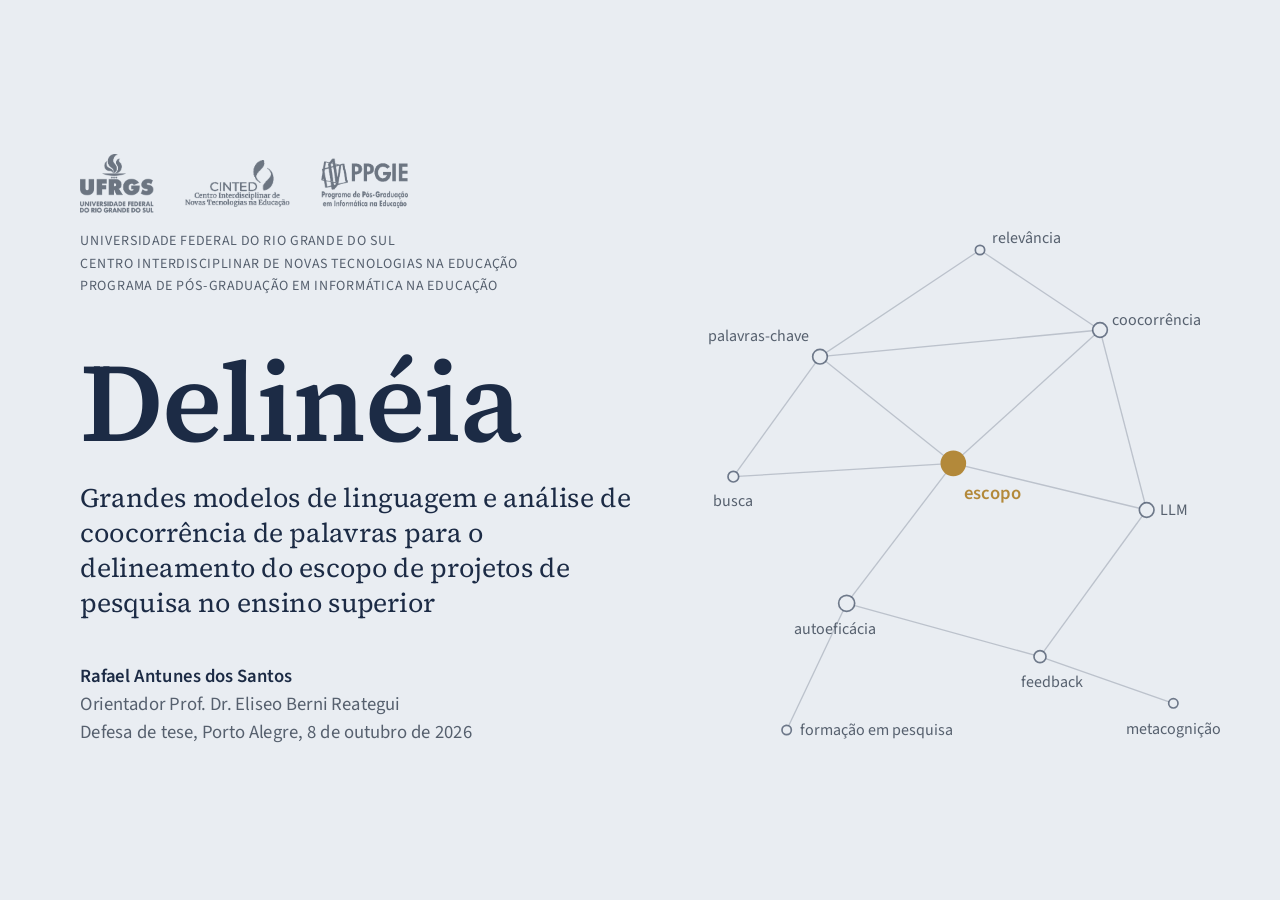
==== index.html @ 2072000e "metodologia M3+M4" ====
<!doctype html>
<html lang="pt-BR">
<head>
  <meta charset="utf-8">
  <title>Delinéia · Defesa de tese · Rafael Antunes dos Santos</title>
  <meta name="viewport" content="width=device-width, initial-scale=1">

  <!-- Biblioteca reveal.js (cópia local em /lib, funciona sem internet) -->
  <link rel="stylesheet" href="lib/reveal/reset.css">
  <link rel="stylesheet" href="lib/reveal/reveal.css">

  <!-- Nosso tema: cores, fontes, leiaute -->
  <link rel="stylesheet" href="css/tema.css">
  <link rel="stylesheet" href="css/estado-da-arte.css">
</head>
<body>

<!-- =====================================================================
     ÍCONES REUTILIZÁVEIS
     Desenhados uma única vez. Para usar em qualquer slide:
     <svg><use href="#icone-coocorrencia"></use></svg>
     ===================================================================== -->
<svg width="0" height="0" style="position:absolute" aria-hidden="true">
  <symbol id="icone-coocorrencia" viewBox="0 0 48 48">
    <line x1="10" y1="36" x2="24" y2="12" stroke="#1C2B45" stroke-width="2.4"/>
    <line x1="24" y1="12" x2="39" y2="32" stroke="#1C2B45" stroke-width="2.4"/>
    <line x1="10" y1="36" x2="39" y2="32" stroke="#1C2B45" stroke-width="2.4"/>
    <line x1="39" y1="32" x2="42" y2="10" stroke="#1C2B45" stroke-width="2.4"/>
    <circle cx="10" cy="36" r="5" fill="#F7F7F4" stroke="#1C2B45" stroke-width="2.4"/>
    <circle cx="42" cy="10" r="4" fill="#F7F7F4" stroke="#1C2B45" stroke-width="2.4"/>
    <circle cx="39" cy="32" r="5" fill="#F7F7F4" stroke="#1C2B45" stroke-width="2.4"/>
    <circle cx="24" cy="12" r="6" fill="#B3893A"/>
  </symbol>
  <symbol id="icone-llm" viewBox="0 0 48 48">
    <rect x="5" y="7" width="38" height="34" fill="none" stroke="#1C2B45" stroke-width="2.4"/>
    <line x1="12" y1="17" x2="36" y2="17" stroke="#1C2B45" stroke-width="2.4"/>
    <line x1="12" y1="24" x2="31" y2="24" stroke="#1C2B45" stroke-width="2.4"/>
    <line x1="12" y1="31" x2="22" y2="31" stroke="#1C2B45" stroke-width="2.4"/>
    <rect x="25" y="28" width="6" height="6" fill="#B3893A"/>
  </symbol>
</svg>

<div class="reveal">
<div class="slides">

<!-- =====================================================================
     SLIDE 1 · ABERTURA
     ===================================================================== -->
<section class="abertura" data-background-color="#E9EDF2" data-rodape="nao">
  <div class="quadro">

    <!-- Logotipos acima das instituições: arquivos em midia/logos/ -->
    <div class="logos">
      <img src="midia/logos/ufrgs.png" alt="UFRGS" style="height: 88px" onerror="this.style.display='none'">
      <img src="midia/logos/cinted.png" alt="CINTED" style="height: 70px" onerror="this.style.display='none'">
      <img src="midia/logos/ppgie.png" alt="PPGIE" style="height: 74px" onerror="this.style.display='none'">
    </div>

    <div class="instituicao">
      Universidade Federal do Rio Grande do Sul<br>
      Centro Interdisciplinar de Novas Tecnologias na Educação<br>
      Programa de Pós-Graduação em Informática na Educação
    </div>

    <h1 class="nome-sistema">Delinéia</h1>
    <p class="subtitulo">Grandes modelos de linguagem e análise de coocorrência de palavras para o delineamento do escopo de projetos de pesquisa no ensino superior</p>

    <div class="autoria">
      <strong>Rafael Antunes dos Santos</strong><br>
      Orientador Prof. Dr. Eliseo Berni Reategui<br>
      Defesa de tese, Porto Alegre, 8 de outubro de 2026
    </div>

    <!-- Mapa de coocorrência com os termos da própria tese -->
    <svg class="mapa-abertura" viewBox="0 0 860 900" aria-hidden="true">
      <g>
        <line class="aresta" x1="430" y1="430" x2="230" y2="270"/>
        <line class="aresta" x1="430" y1="430" x2="650" y2="230"/>
        <line class="aresta" x1="430" y1="430" x2="720" y2="500"/>
        <line class="aresta" x1="430" y1="430" x2="270" y2="640"/>
        <line class="aresta" x1="430" y1="430" x2="100" y2="450"/>
        <line class="aresta" x1="230" y1="270" x2="650" y2="230"/>
        <line class="aresta" x1="230" y1="270" x2="100" y2="450"/>
        <line class="aresta" x1="720" y1="500" x2="560" y2="720"/>
        <line class="aresta" x1="560" y1="720" x2="270" y2="640"/>
        <line class="aresta" x1="270" y1="640" x2="180" y2="830"/>
        <line class="aresta" x1="650" y1="230" x2="470" y2="110"/>
        <line class="aresta" x1="560" y1="720" x2="760" y2="790"/>
        <line class="aresta" x1="650" y1="230" x2="720" y2="500"/>
        <line class="aresta" x1="230" y1="270" x2="470" y2="110"/>
      </g>
      <circle class="no" cx="230" cy="270" r="11"/>
      <circle class="no" cx="650" cy="230" r="11"/>
      <circle class="no" cx="720" cy="500" r="11"/>
      <circle class="no" cx="270" cy="640" r="12"/>
      <circle class="no" cx="100" cy="450" r="8"/>
      <circle class="no" cx="560" cy="720" r="9"/>
      <circle class="no" cx="180" cy="830" r="7"/>
      <circle class="no" cx="470" cy="110" r="7"/>
      <circle class="no" cx="760" cy="790" r="7"/>
      <circle class="no central" cx="430" cy="430" r="18"/>

      <text x="214" y="246" text-anchor="end">palavras-chave</text>
      <text x="668" y="222">coocorrência</text>
      <text x="740" y="508">LLM</text>
      <text x="252" y="686" text-anchor="middle">autoeficácia</text>
      <text x="100" y="494" text-anchor="middle">busca</text>
      <text x="578" y="766" text-anchor="middle">feedback</text>
      <text x="200" y="838">formação em pesquisa</text>
      <text x="488" y="100">relevância</text>
      <text x="760" y="836" text-anchor="middle">metacognição</text>
      <text class="central" x="446" y="484">escopo</text>
    </svg>

  </div>

  <aside class="notes">
    [0:30] Cumprimentar a banca pelo nome, agradecer a presença e apresentar o título.
    Enquanto o mapa se desenha, dizer que a imagem é um grafo de coocorrência
    montado com os termos da própria tese, e que esse tipo de mapa vai
    acompanhar toda a apresentação.
  </aside>
</section>

<!-- =====================================================================
     SLIDE 2 · SUMÁRIO
     A lista acompanha a trilha do rodapé. A cada clique, uma seção acende
     em dourado e o seu detalhamento aparece à direita, sumindo no clique
     seguinte. Oito cliques no total.
     ===================================================================== -->
<section class="sumario" data-secao="Sumário">
  <div class="quadro">

    <div class="rotulo">Sumário</div>

    <div class="corpo">
      <ol>
        <li class="sumario-item fragment" data-fragment-index="1"><span class="traco"></span><span class="num">01</span><span class="nome">Introdução</span></li>
        <li class="sumario-item fragment" data-fragment-index="2"><span class="traco"></span><span class="num">02</span><span class="nome">Revisão de literatura</span></li>
        <li class="sumario-item fragment" data-fragment-index="3"><span class="traco"></span><span class="num">03</span><span class="nome">Revisão sistemática de literatura</span></li>
        <li class="sumario-item fragment" data-fragment-index="4"><span class="traco"></span><span class="num">04</span><span class="nome">Estado da arte</span></li>
        <li class="sumario-item fragment" data-fragment-index="5"><span class="traco"></span><span class="num">05</span><span class="nome">Metodologia</span></li>
        <li class="sumario-item fragment" data-fragment-index="6"><span class="traco"></span><span class="num">06</span><span class="nome">Delinéia</span></li>
        <li class="sumario-item fragment" data-fragment-index="7"><span class="traco"></span><span class="num">07</span><span class="nome">Resultados e discussão</span></li>
        <li class="sumario-item fragment" data-fragment-index="8"><span class="traco"></span><span class="num">08</span><span class="nome">Considerações finais</span></li>
      </ol>

      <div class="painel">
        <div class="detalhe abertura-sumario fragment fade-out" data-fragment-index="1">
          <p>O percurso segue a estrutura da tese, da pergunta que motivou a pesquisa até as respostas que ela alcançou.</p>
        </div>
        <div class="detalhe fragment fade-in-then-out" data-fragment-index="1">
          <h3>Introdução</h3>
          <ul>
            <li>Tema, contexto e justificativa</li>
            <li>Questão de pesquisa e objetivos</li>
            <li>Definição operacional de termos</li>
            <li>Plano de trabalho</li>
          </ul>
        </div>

        <div class="detalhe fragment fade-in-then-out" data-fragment-index="2">
          <h3>Revisão de literatura</h3>
          <ul>
            <li>Formação em pesquisa e delineamento do escopo</li>
            <li>Escrita, comportamento informacional, busca exploratória e autoeficácia</li>
            <li>LLMs, interação humano-IA, coocorrência e aceitação de tecnologia</li>
          </ul>
        </div>

        <div class="detalhe fragment fade-in-then-out" data-fragment-index="3">
          <h3>Revisão sistemática de literatura</h3>
          <ul>
            <li>Busca em camadas comparativas</li>
            <li>Seleção segundo o PRISMA 2020</li>
            <li>A lacuna no ensino da análise de coocorrência</li>
          </ul>
        </div>

        <div class="detalhe fragment fade-in-then-out" data-fragment-index="4">
          <h3>Estado da arte</h3>
          <ul>
            <li>Sistemas de exploração, síntese e desenho de pesquisa</li>
            <li>Ferramentas, modelos e plataformas de base</li>
          </ul>
        </div>

        <div class="detalhe fragment fade-in-then-out" data-fragment-index="5">
          <h3>Metodologia</h3>
          <ul>
            <li>Design Science Research</li>
            <li>Estudos preliminares</li>
            <li>Arquitetura do Delinéia</li>
            <li>Estudo final e avaliação</li>
          </ul>
        </div>

        <div class="detalhe fragment fade-in-then-out" data-fragment-index="6">
          <h3>Delinéia</h3>
          <ul>
            <li>A trilha de aprendizagem</li>
            <li>O relatório de delineamento</li>
            <li>Demonstração com um projeto fictício</li>
          </ul>
        </div>

        <div class="detalhe fragment fade-in-then-out" data-fragment-index="7">
          <h3>Resultados e discussão</h3>
          <ul>
            <li>Perfil acadêmico e comportamento informacional da amostra</li>
            <li>Evolução da autoeficácia informacional</li>
            <li>Usabilidade, utilidade e análise qualitativa</li>
            <li>Comparação entre Scopus e OpenAlex</li>
          </ul>
        </div>

        <div class="detalhe fragment fade-in-then-out" data-fragment-index="8">
          <h3>Considerações finais</h3>
          <ul>
            <li>Resposta à questão de pesquisa</li>
            <li>Contribuição da tese</li>
            <li>Limitações e pesquisas futuras</li>
          </ul>
        </div>
      </div>
    </div>

  </div>

  <aside class="notes">
    [1:00] Um clique por seção, sem ler os detalhes, só nomeando o percurso.
    O rodapé de cada slide repete esta trilha, com a seção atual em dourado.
  </aside>
</section>

<!-- =====================================================================
     SLIDE 2 · TEMA
     Modelo assertion-evidence: a afirmação no título e a evidência abaixo.
     Sequência de cliques: busca sensível, busca específica, escopo delineado.
     ===================================================================== -->
<section class="tema" data-secao="Introdução">
  <div class="quadro">

    <h2 class="afirmacao">Delinear o escopo de um projeto exige equilibrar sensibilidade e especificidade na busca bibliográfica</h2>

    <div class="evidencia">
      <div class="chave-leitura">
        <span>
          <svg viewBox="0 0 34 34"><circle cx="17" cy="17" r="13" fill="none" stroke="#B3893A" stroke-width="3" stroke-dasharray="7 5"/></svg>
          o que interessa ao projeto
        </span>
        <span>
          <svg viewBox="0 0 34 34"><circle cx="17" cy="17" r="13" fill="rgba(28,43,69,.09)" stroke="#1C2B45" stroke-width="2.4"/></svg>
          o que a busca recupera
        </span>
      </div>

      <div class="tres-buscas">
        <div class="busca fragment" data-fragment-index="1">
          <svg viewBox="0 0 460 460">
            <circle class="recuperado" cx="230" cy="230" r="215"/>
            <circle class="relevante" cx="230" cy="230" r="120"/>
          </svg>
          <h3>Busca sensível</h3>
          <p>recupera muito além do projeto</p>
        </div>

        <div class="busca fragment" data-fragment-index="2">
          <svg viewBox="0 0 460 460">
            <circle class="relevante" cx="230" cy="230" r="120"/>
            <circle class="recuperado" cx="255" cy="215" r="64"/>
          </svg>
          <h3>Busca específica</h3>
          <p>deixa de fora parte do que importa</p>
        </div>

        <div class="busca alvo fragment" data-fragment-index="3">
          <svg viewBox="0 0 460 460">
            <circle class="recuperado" cx="236" cy="226" r="126"/>
            <circle class="relevante" cx="230" cy="230" r="120"/>
          </svg>
          <h3>Escopo delineado</h3>
          <p>aproxima a busca do projeto</p>
        </div>
      </div>
    </div>

    <!-- Referências: aparecem com a fala e somem no clique seguinte -->
    <div class="referencias">
      <span class="ref fragment fade-out" data-fragment-index="1">Cooksey; McDonald, 2019</span>
      <span class="ref fragment fade-in-then-out" data-fragment-index="1">Alves; Vasconcellos; Nogueira, 2022</span>
      <span class="ref fragment fade-in-then-out" data-fragment-index="3">Vakkari, 2001; Efendioğlu; Sendurur, 2023</span>
    </div>

  </div>

  <aside class="notes">
    [1:15] Ao entrar, ler a afirmação com calma. Cooksey e McDonald descrevem o
    projeto como uma sequência de concessões entre o ideal e o viável.
    Clique 1. A busca sensível traz tudo e afoga o estudante.
    Clique 2. A busca específica é limpa, mas perde referências que importam.
    Clique 3. O delineamento aproxima as duas figuras. Vakkari mostra que esse
    ajuste depende de conhecimento de domínio que o estudante ainda não tem.
  </aside>
</section>


<!-- =====================================================================
     SLIDE 3 · CONTEXTO
     Cadeia de causa: volume da literatura, busca manual, respostas técnicas.
     Primeira aparição dos marcadores de coocorrência e de LLM.
     ===================================================================== -->
<section class="contexto" data-secao="Introdução">
  <div class="quadro">

    <h2 class="afirmacao">O volume da literatura científica torna a busca manual exaustiva e sujeita a vieses</h2>

    <div class="evidencia cadeia">

      <!-- Elo 1: volume (visível ao entrar) -->
      <div class="elo">
        <svg class="pictograma" viewBox="0 0 390 252" aria-hidden="true">
          <defs>
            <pattern id="docs-volume" width="30" height="36" patternUnits="userSpaceOnUse">
              <rect x="5" y="4" width="20" height="28" fill="none" stroke="#1C2B45" stroke-width="2"/>
            </pattern>
          </defs>
          <rect x="0" y="0" width="390" height="252" fill="url(#docs-volume)"/>
        </svg>
        <h3>Volume crescente</h3>
        <p>a literatura cresce em ritmo acelerado</p>
      </div>

      <svg class="seta fragment" data-fragment-index="1" viewBox="0 0 80 40" aria-hidden="true">
        <line x1="4" y1="20" x2="70" y2="20"/><polyline points="58,8 72,20 58,32"/>
      </svg>

      <!-- Elo 2: busca manual (clique 1) -->
      <div class="elo fragment" data-fragment-index="1">
        <svg class="pictograma" viewBox="0 0 390 252" aria-hidden="true">
          <defs>
            <pattern id="docs-busca" width="30" height="36" patternUnits="userSpaceOnUse">
              <rect x="5" y="4" width="20" height="28" fill="none" stroke="#1C2B45" stroke-width="2"/>
            </pattern>
            <clipPath id="lente-busca"><circle cx="150" cy="110" r="70"/></clipPath>
          </defs>
          <rect x="0" y="0" width="390" height="252" fill="url(#docs-busca)" opacity="0.22"/>
          <rect x="0" y="0" width="390" height="252" fill="url(#docs-busca)" clip-path="url(#lente-busca)"/>
          <circle cx="150" cy="110" r="70" fill="none" stroke="#B3893A" stroke-width="5"/>
          <line x1="200" y1="160" x2="262" y2="222" stroke="#B3893A" stroke-width="9" stroke-linecap="round"/>
        </svg>
        <h3>Busca manual</h3>
        <p>exaustiva e sujeita a vieses de seleção</p>
      </div>

      <svg class="seta fragment" data-fragment-index="2" viewBox="0 0 80 40" aria-hidden="true">
        <line x1="4" y1="20" x2="70" y2="20"/><polyline points="58,8 72,20 58,32"/>
      </svg>

      <!-- Elo 3: respostas técnicas (cliques 2 e 3) -->
      <div class="elo respostas">
        <p class="apoio com-icone fragment" data-fragment-index="2">
          <svg><use href="#icone-coocorrencia"></use></svg>
          <span>A análise de coocorrência revela a estrutura semântica de um campo</span>
        </p>
        <p class="apoio com-icone fragment" data-fragment-index="3">
          <svg><use href="#icone-llm"></use></svg>
          <span>Os LLMs processam e organizam grandes volumes de texto</span>
        </p>
      </div>

    </div>

    <div class="marcadores">
      <span class="marcador fragment" data-fragment-index="2"><svg><use href="#icone-coocorrencia"></use></svg>coocorrência</span>
      <span class="marcador fragment" data-fragment-index="3"><svg><use href="#icone-llm"></use></svg>LLM</span>
    </div>

    <div class="referencias">
      <span class="ref fragment fade-out" data-fragment-index="1">Meadows, 1999; Hanson et al., 2024</span>
      <span class="ref fragment fade-in-then-out" data-fragment-index="1">Grames et al., 2019; Haddaway et al., 2020</span>
      <span class="ref fragment fade-in-then-out" data-fragment-index="2">Callon et al., 1983; Klarin, 2024</span>
      <span class="ref fragment fade-in-then-out" data-fragment-index="3">Xu et al., 2024; Peres et al., 2023</span>
    </div>

  </div>

  <aside class="notes">
    [1:30] A explosão da informação é um problema antigo, descrito por Meadows,
    e hoje pressiona a capacidade de leitura e revisão da academia (Hanson et al.).
    Clique 1. A consequência para quem pesquisa é uma busca manual exaustiva,
    que enxerga pouco de cada vez e fica sujeita a vieses.
    Clique 2. Primeira resposta técnica, a análise de coocorrência. Apontar o ícone
    no canto e avisar que ele volta sempre que o conceito voltar.
    Clique 3. Segunda resposta, os LLMs, com o seu próprio ícone.
  </aside>
</section>


<!-- =====================================================================
     SLIDE 4 · JUSTIFICATIVA
     ===================================================================== -->
<section class="justificativa" data-secao="Introdução">
  <div class="quadro">

    <h2 class="afirmacao">Diante da mesma questão, pessoas diferentes escolhem termos diferentes e recuperam documentos diferentes</h2>

    <div class="evidencia duas-colunas" style="grid-template-columns: 820px 1fr; column-gap: 110px; align-items:start; padding-top:64px">
      <div class="sobreposicao">
          <svg viewBox="0 0 818 428">
            <rect class="faixa" x="384" y="26" width="36" height="314"/>
            <text x="0" y="69">busca A</text>
            <circle class="doc" cx="150" cy="60" r="12"/>
            <circle class="doc vazio" cx="186" cy="60" r="12"/>
            <circle class="doc" cx="222" cy="60" r="12"/>
            <circle class="doc" cx="258" cy="60" r="12"/>
            <circle class="doc vazio" cx="294" cy="60" r="12"/>
            <circle class="doc vazio" cx="330" cy="60" r="12"/>
            <circle class="doc vazio" cx="366" cy="60" r="12"/>
            <circle class="doc ouro" cx="402" cy="60" r="12"/>
            <circle class="doc vazio" cx="438" cy="60" r="12"/>
            <circle class="doc" cx="474" cy="60" r="12"/>
            <circle class="doc vazio" cx="510" cy="60" r="12"/>
            <circle class="doc vazio" cx="546" cy="60" r="12"/>
            <circle class="doc" cx="582" cy="60" r="12"/>
            <circle class="doc vazio" cx="618" cy="60" r="12"/>
            <circle class="doc vazio" cx="654" cy="60" r="12"/>
            <circle class="doc" cx="690" cy="60" r="12"/>
            <circle class="doc vazio" cx="726" cy="60" r="12"/>
            <circle class="doc vazio" cx="762" cy="60" r="12"/>
            <text x="0" y="151">busca B</text>
            <circle class="doc vazio" cx="150" cy="142" r="12"/>
            <circle class="doc" cx="186" cy="142" r="12"/>
            <circle class="doc vazio" cx="222" cy="142" r="12"/>
            <circle class="doc" cx="258" cy="142" r="12"/>
            <circle class="doc vazio" cx="294" cy="142" r="12"/>
            <circle class="doc vazio" cx="330" cy="142" r="12"/>
            <circle class="doc vazio" cx="366" cy="142" r="12"/>
            <circle class="doc ouro" cx="402" cy="142" r="12"/>
            <circle class="doc" cx="438" cy="142" r="12"/>
            <circle class="doc vazio" cx="474" cy="142" r="12"/>
            <circle class="doc vazio" cx="510" cy="142" r="12"/>
            <circle class="doc vazio" cx="546" cy="142" r="12"/>
            <circle class="doc vazio" cx="582" cy="142" r="12"/>
            <circle class="doc" cx="618" cy="142" r="12"/>
            <circle class="doc vazio" cx="654" cy="142" r="12"/>
            <circle class="doc vazio" cx="690" cy="142" r="12"/>
            <circle class="doc" cx="726" cy="142" r="12"/>
            <circle class="doc vazio" cx="762" cy="142" r="12"/>
            <text x="0" y="233">busca C</text>
            <circle class="doc vazio" cx="150" cy="224" r="12"/>
            <circle class="doc vazio" cx="186" cy="224" r="12"/>
            <circle class="doc vazio" cx="222" cy="224" r="12"/>
            <circle class="doc vazio" cx="258" cy="224" r="12"/>
            <circle class="doc" cx="294" cy="224" r="12"/>
            <circle class="doc" cx="330" cy="224" r="12"/>
            <circle class="doc vazio" cx="366" cy="224" r="12"/>
            <circle class="doc ouro" cx="402" cy="224" r="12"/>
            <circle class="doc vazio" cx="438" cy="224" r="12"/>
            <circle class="doc vazio" cx="474" cy="224" r="12"/>
            <circle class="doc" cx="510" cy="224" r="12"/>
            <circle class="doc" cx="546" cy="224" r="12"/>
            <circle class="doc vazio" cx="582" cy="224" r="12"/>
            <circle class="doc vazio" cx="618" cy="224" r="12"/>
            <circle class="doc" cx="654" cy="224" r="12"/>
            <circle class="doc vazio" cx="690" cy="224" r="12"/>
            <circle class="doc vazio" cx="726" cy="224" r="12"/>
            <circle class="doc vazio" cx="762" cy="224" r="12"/>
            <text x="0" y="315">busca D</text>
            <circle class="doc vazio" cx="150" cy="306" r="12"/>
            <circle class="doc vazio" cx="186" cy="306" r="12"/>
            <circle class="doc vazio" cx="222" cy="306" r="12"/>
            <circle class="doc vazio" cx="258" cy="306" r="12"/>
            <circle class="doc vazio" cx="294" cy="306" r="12"/>
            <circle class="doc vazio" cx="330" cy="306" r="12"/>
            <circle class="doc" cx="366" cy="306" r="12"/>
            <circle class="doc ouro" cx="402" cy="306" r="12"/>
            <circle class="doc vazio" cx="438" cy="306" r="12"/>
            <circle class="doc" cx="474" cy="306" r="12"/>
            <circle class="doc vazio" cx="510" cy="306" r="12"/>
            <circle class="doc vazio" cx="546" cy="306" r="12"/>
            <circle class="doc vazio" cx="582" cy="306" r="12"/>
            <circle class="doc vazio" cx="618" cy="306" r="12"/>
            <circle class="doc vazio" cx="654" cy="306" r="12"/>
            <circle class="doc" cx="690" cy="306" r="12"/>
            <circle class="doc vazio" cx="726" cy="306" r="12"/>
            <circle class="doc" cx="762" cy="306" r="12"/>
          </svg>
        <div class="legenda">Esquema dos documentos recuperados por quatro buscas para a mesma questão. A coluna dourada é o único documento comum a todas.</div>
      </div>

      <div>
        <p class="apoio fragment" data-fragment-index="1" style="font-size:33px">Escolher e combinar termos exige um conhecimento de domínio que o estudante ainda está construindo</p>
        <p class="apoio fragment" data-fragment-index="2" style="font-size:33px">Os protocolos para construir estratégias de busca foram desenhados para revisores experientes</p>
        <p class="apoio fragment" data-fragment-index="3" style="font-size:33px">O ART/REV, pensado para iniciantes, trabalha com citações e deixa de fora o conteúdo semântico</p>
      </div>
    </div>

    <div class="marcadores">
      <span class="marcador fragment" data-fragment-index="3"><svg><use href="#icone-coocorrencia"></use></svg>coocorrência</span>
    </div>

    <div class="referencias">
      <span class="ref fragment fade-out" data-fragment-index="1">Saracevic; Kantor, 1988b</span>
      <span class="ref fragment fade-in-then-out" data-fragment-index="1">Fidel, 1991a; Vakkari, 2001</span>
      <span class="ref fragment fade-in-then-out" data-fragment-index="2">Bramer et al., 2018a; Grames et al., 2019</span>
      <span class="ref fragment fade-in-then-out" data-fragment-index="3">Walsh et al., 2022</span>
    </div>

  </div>

  <aside class="notes">
    [1:30] O esquema representa a baixa sobreposição descrita por Saracevic e Kantor.
    Cada linha é uma busca, cada círculo cheio um documento recuperado. A coluna
    dourada é o pouco que as quatro buscas têm em comum.
    Clique 1. Para o estudante isso é mais grave, falta vocabulário de domínio.
    Clique 2. As soluções existentes pressupõem quem já domina os protocolos.
    Clique 3. O ART/REV chega aos iniciantes, mas fica nas citações. Aqui volta o
    ícone da coocorrência, porque é esse o espaço que o Delinéia ocupa.
  </aside>
</section>

<!-- =====================================================================
     SLIDE 5 · O PROBLEMA
     Fecha a introdução e prepara a questão de pesquisa.
     A imagem fica em midia/imagens/estudante-pedra.png. Enquanto o
     arquivo não existir, aparece o espaço reservado.
     ===================================================================== -->
<section class="problema" data-secao="Introdução">
  <div class="quadro">

    <h2 class="afirmacao">Delinear o escopo é um desafio cognitivo e afetivo</h2>

    <div class="evidencia">

      <div>
        <div class="figura">
          <span class="espera">imagem da estudante</span>
          <img src="midia/imagens/estudante-pedra.png" alt="Estudante carregando uma pedra sobre a cabeça"
               onload="this.parentElement.classList.add('com-imagem'); this.previousElementSibling.style.display='none'"
               onerror="this.style.display='none'">
        </div>
        <p class="legenda-figura">O estudante enfrenta sobrecarga informacional e precisa converter intuições difusas em recortes metodológicos coerentes.</p>
      </div>

      <div>
        <div class="bloco fragment" data-fragment-index="1">
          <h3>Busca em linguagem natural</h3>
          <div class="consulta">o léxico na literatura, como o léxico reflete uma época</div>
          <p>Consultas sem operadores lógicos nem truncagem, registradas no estudo final.</p>
        </div>

        <div class="bloco paradoxo fragment" data-fragment-index="2">
          <h3>Equação madura, segurança baixa</h3>
          <div class="consulta">("stingless bees" OR Meliponini) AND ("urbanization" OR "urban ecology")</div>
          <p>Quem escreveu esta equação se avaliou como inseguro.</p>
        </div>

        <p class="fecho fragment" data-fragment-index="3">O acesso a motores de busca convive com a insegurança na hora de orquestrar a busca sob ambiguidade.</p>
      </div>

    </div>

    <div class="referencias">
      <span class="ref fragment fade-in-then-out" data-fragment-index="1">Saha; Ahmed, 2025</span>
      <span class="ref fragment fade-in-then-out" data-fragment-index="2">Dados da pesquisa</span>
      <span class="ref fragment fade-in-then-out" data-fragment-index="3">Kuhlthau, 2004; Vakkari, 2001</span>
    </div>

  </div>

  <aside class="notes">
    [1:00] Este é o diagnóstico empírico da tese, e ele tem duas faces.
    Clique 1. Dezenas de universitários digitaram frases contínuas, sem
    operadores lógicos, o que Saha e Ahmed confirmam em testes recentes.
    Clique 2. Na direção oposta, quem montou equações maduras se declarou
    inseguro. A autopercepção destoa da competência analítica.
    Clique 3. Fechar dizendo que ter a ferramenta em mãos deixa de lado o
    principal, que é orquestrar a busca sob ambiguidade. Emendar na questão.
  </aside>
</section>

<!-- =====================================================================
     SLIDE 5 · QUESTÃO DE PESQUISA (único slide de leitura)
     ===================================================================== -->
<section class="leitura" data-secao="Introdução">
  <div class="quadro">
    <div class="rotulo">Questão de pesquisa</div>
    <blockquote>De que maneira a avaliação automatizada das definições preliminares de um projeto afeta a autoeficácia dos estudantes no delineamento de suas propostas de investigação?</blockquote>
  </div>

  <aside class="notes">
    [0:40] Ler a questão em voz alta, sem pressa, e deixar um segundo de silêncio
    antes de avançar para os objetivos.
  </aside>
</section>

<!-- =====================================================================
     SLIDE 7 · OBJETIVOS
     Segundo momento de leitura direta, logo após a questão de pesquisa.
     A coluna da direita indica onde cada objetivo foi alcançado,
     conforme o capítulo de conclusões da tese.
     ===================================================================== -->
<section class="objetivos" data-secao="Introdução">
  <div class="quadro">

    <div class="rotulo">Objetivos</div>

    <div class="geral">
      <span class="etiqueta">Geral</span>
      <p>Analisar de que maneira a avaliação automatizada das definições preliminares de um projeto afeta a autoeficácia dos estudantes no delineamento de suas propostas de investigação.</p>
    </div>

    <ol class="especificos">
      <li class="fragment" data-fragment-index="1">
        <span class="letra">a</span>
        <span class="texto-objetivo"><strong>Propor</strong> um modelo computacional que integre análise de coocorrência de palavras-chave e IA generativa para a geração de feedback personalizado no delineamento do escopo de projetos de pesquisa no ensino superior;</span>
        <span class="onde">artefato</span>
      </li>
      <li class="fragment" data-fragment-index="2">
        <span class="letra">b</span>
        <span class="texto-objetivo"><strong>implementar</strong> o sistema de avaliação automatizada das definições de um projeto de pesquisa, com base no modelo proposto, como artefato tecnológico educacional;</span>
        <span class="onde">artefato</span>
      </li>
      <li class="fragment" data-fragment-index="3">
        <span class="letra">c</span>
        <span class="texto-objetivo"><strong>avaliar</strong> os efeitos do feedback gerado pelo sistema implementado sobre a autoeficácia dos estudantes, operacionalizada pela variação no nível de segurança declarado antes e após a leitura do relatório e sobre a precisão das palavras-chave adotadas no delineamento do escopo da pesquisa;</span>
        <span class="onde">estudo final</span>
      </li>
      <li class="fragment" data-fragment-index="4">
        <span class="letra">d</span>
        <span class="texto-objetivo"><strong>comparar</strong> o desempenho do sistema a partir de metadados de natureza distinta (palavras-chave de autor no estudo preliminar com conceitos hierárquicos) para identificar diferenças na qualidade das sugestões geradas e nas percepções dos estudantes sobre sua relevância para o escopo declarado;</span>
        <span class="onde">comparação entre estudos</span>
      </li>
      <li class="fragment" data-fragment-index="5">
        <span class="letra">e</span>
        <span class="texto-objetivo"><strong>analisar</strong> o desenvolvimento das habilidades dos estudantes na etapa de formulação de foco, verificando a capacidade de monitoramento e a reformulação iterativa de palavras-chave estimuladas pelos suportes visuais e feedbacks formativos do sistema proposto.</span>
        <span class="onde">análise qualitativa</span>
      </li>
    </ol>

  </div>

  <aside class="notes">
    [1:20] Segundo e último momento de leitura na tela. Ler o objetivo geral
    ligando-o à questão que acabou de ser lida, e depois percorrer os cinco
    específicos sem pressa. A coluna da direita antecipa o percurso da
    apresentação, do artefato ao estudo final.
  </aside>
</section>
<!-- =====================================================================
     SLIDE 8 · DEFINIÇÃO OPERACIONAL DE TERMOS
     Os nove termos da seção 1.3, nos três grupos da tese, ligados pelas
     relações descritas na síntese 1.3.4. Um grupo por clique.
     ===================================================================== -->
<section class="termos" data-secao="Introdução">
  <div class="quadro">

    <div class="rotulo">Definição operacional de termos</div>
    <p class="subtitulo-termos">Nove termos, da macroestrutura à unidade de análise, contextualizados na ontologia do OpenAlex</p>

    <svg class="nuvem" viewBox="0 0 1680 700" aria-label="Nove termos em três grupos">

      <!-- Grupo 1 · níveis macroscópicos -->
      <g class="fragment" data-fragment-index="1">
        <line x1="250" y1="148" x2="150" y2="314"/>
        <line x1="150" y1="314" x2="330" y2="431"/>
        <text x="250" y="170" font-size="66">domínio</text>
        <text x="150" y="330" font-size="48">campo</text>
        <text x="330" y="445" font-size="42">subcampo</text>
        <text class="grupo" x="250" y="640">níveis macroscópicos</text>
      </g>

      <!-- Grupo 2 · unidades de significado e representação -->
      <g class="fragment" data-fragment-index="2">
        <line x1="780" y1="135" x2="700" y2="315"/>
        <line x1="700" y1="315" x2="1040" y2="195"/>
        <line x1="700" y1="315" x2="840" y2="480"/>
        <text x="780" y="152" font-size="52">conceito</text>
        <text x="700" y="330" font-size="46">termo</text>
        <text x="1040" y="210" font-size="44">descritor</text>
        <text class="destaque" x="840" y="505" font-size="74">palavra-chave</text>
        <text class="grupo" x="840" y="640">unidades de significado e representação</text>
      </g>

      <!-- Grupo 3 · estruturação e classificação, com as pontes entre grupos -->
      <g class="fragment" data-fragment-index="3">
        <line class="ponte" x1="330" y1="431" x2="1400" y2="325"/>
        <line class="ponte" x1="1040" y1="195" x2="1400" y2="325"/>
        <line class="ponte" x1="840" y1="480" x2="1400" y2="325"/>
        <line x1="1400" y1="325" x2="1450" y2="503"/>
        <text x="1400" y="345" font-size="60">tópico</text>
        <text x="1450" y="520" font-size="50">categoria</text>
        <text class="grupo" x="1430" y="640">estruturação e classificação</text>
      </g>

    </svg>

    <div class="referencias">
      <span class="ref">ISO 25964, 2011; 2013; ISO 5127, 2017</span>
    </div>

  </div>

  <aside class="notes">
    [0:40] Nove termos organizados do nível macroestrutural à unidade de análise.
    Clique 1. Domínio, campo e subcampo delimitam o cenário disciplinar.
    Clique 2. A busca parte de um conceito, expresso por um termo. Curado, ele
    vira descritor. Atribuído livremente pelo autor, vira palavra-chave, a
    unidade material da análise de coocorrência.
    Clique 3. Tópicos organizam e a categoria é o destino da classificação.
    No OpenAlex, o tópico funciona como descritor. Essa distinção volta no
    objetivo d, que compara palavras-chave de autor com conceitos hierárquicos.
  </aside>
</section>

<!-- =====================================================================
     SLIDE 9 · PLANO DE TRABALHO
     Quatro fases, uma por clique. A linha dourada avança junto.
     ===================================================================== -->
<section class="plano" data-secao="Introdução">
  <div class="quadro">

    <div class="rotulo">Plano de trabalho</div>
    <p class="subtitulo-plano">A pesquisa foi dividida em quatro fases</p>

    <div class="diagrama">
      <span class="trilho"></span>
      <svg class="ponta" viewBox="0 0 26 26" aria-hidden="true"><path d="M2 4l11 9-11 9" fill="none" stroke="#D5DAE1" stroke-width="3" stroke-linecap="round" stroke-linejoin="round"/></svg>

      <div class="parada acima fragment" data-fragment-index="1" style="left: 40px">
        <span class="trecho" style="width: 210px"></span>
        <span class="ponto"></span>
        <span class="numero">01</span>
        <h3>Levantamento teórico e mapeamento funcional</h3>
        <p>Revisão de modelos teóricos e planejamento de funcionalidades da ferramenta</p>
        <svg class="icone" viewBox="0 0 64 64" aria-hidden="true"><rect x="14" y="6" width="36" height="52" rx="2" fill="none" stroke="#1C2B45" stroke-width="2.6"/><line x1="22" y1="20" x2="42" y2="20" stroke="#1C2B45" stroke-width="2.4"/><line x1="22" y1="30" x2="42" y2="30" stroke="#1C2B45" stroke-width="2.4"/><line x1="22" y1="40" x2="34" y2="40" stroke="#B3893A" stroke-width="2.8"/></svg>
      </div>

      <div class="parada abaixo fragment" data-fragment-index="2" style="left: 460px">
        <span class="trecho" style="width: 420px"></span>
        <span class="ponto"></span>
        <svg class="icone" viewBox="0 0 64 64" aria-hidden="true"><rect x="8" y="12" width="48" height="40" rx="2" fill="none" stroke="#1C2B45" stroke-width="2.6"/><line x1="8" y1="23" x2="56" y2="23" stroke="#1C2B45" stroke-width="2.4"/><circle cx="32" cy="38" r="8" fill="none" stroke="#1C2B45" stroke-width="2.4"/><circle cx="32" cy="38" r="3" fill="#B3893A"/><path d="M32 26v-3M32 53v-3M20 38h-3M47 38h-3" stroke="#1C2B45" stroke-width="2.4" stroke-linecap="round"/></svg>
        <span class="numero">02</span>
        <h3>Desenvolvimento da ferramenta</h3>
        <p>Construção de uma ferramenta que integra visualização e feedback de IA</p>
      </div>

      <div class="parada acima fragment" data-fragment-index="3" style="left: 880px">
        <span class="trecho" style="width: 420px"></span>
        <span class="ponto"></span>
        <span class="numero">03</span>
        <h3>Aplicação educacional</h3>
        <p>Teste da ferramenta com estudantes em ambientes educacionais</p>
        <svg class="icone" viewBox="0 0 64 64" aria-hidden="true"><rect x="8" y="10" width="34" height="26" rx="2" fill="none" stroke="#1C2B45" stroke-width="2.6"/><path d="M16 29l6-11 6 11M19 24h6" fill="none" stroke="#B3893A" stroke-width="2.4"/><circle cx="42" cy="40" r="7" fill="none" stroke="#1C2B45" stroke-width="2.6"/><path d="M30 58c0-8 5.5-12 12-12s12 4 12 12" fill="none" stroke="#1C2B45" stroke-width="2.6"/></svg>
      </div>

      <div class="parada abaixo fragment" data-fragment-index="4" style="left: 1300px">
        <span class="trecho" style="width: 420px"></span>
        <span class="ponto"></span>
        <svg class="icone" viewBox="0 0 64 64" aria-hidden="true"><path d="M10 54h44" stroke="#1C2B45" stroke-width="2.6" stroke-linecap="round"/><rect x="16" y="34" width="9" height="20" fill="none" stroke="#1C2B45" stroke-width="2.4"/><rect x="30" y="26" width="9" height="28" fill="none" stroke="#1C2B45" stroke-width="2.4"/><rect x="44" y="18" width="9" height="36" fill="none" stroke="#1C2B45" stroke-width="2.4"/><path d="M14 26l12-8 10 6 14-12" fill="none" stroke="#B3893A" stroke-width="2.8" stroke-linecap="round" stroke-linejoin="round"/></svg>
        <span class="numero">04</span>
        <h3>Análise de dados</h3>
        <p>Avaliação do impacto da ferramenta usando dados coletados</p>
      </div>

    </div>

  </div>

  <aside class="notes">
    [0:50] Quatro fases, apresentadas em quatro cliques.
    Clique 1. Levantamento teórico e mapeamento funcional da literatura.
    Clique 2. Desenvolvimento e implementação do modelo da ferramenta.
    Clique 3. Aplicação com estudantes do ensino superior, usando a própria
    ferramenta como instrumento de coleta.
    Clique 4. Análise dos dados obtidos. Emendar na definição de termos.
  </aside>
</section>

<!-- =====================================================================
     SLIDE 10 · REVISÃO DE LITERATURA · ABERTURA (R1)
     A frase da seção 2.7 e um mapa do capítulo: os modelos teóricos em
     volta da formação em pesquisa (clique 1) e as bases tecnológicas na
     órbita externa (clique 2).
     ===================================================================== -->
<section class="abertura-capitulo" data-secao="Revisão de literatura">
  <div class="quadro">

    <div class="rotulo">Revisão de literatura</div>

    <blockquote>A formulação de um escopo rigoroso requer andaimes instrucionais capazes de estruturar a tolerância à ambiguidade, a tomada de decisão e a autonomia investigativa do pesquisador iniciante.</blockquote>
    <p class="fonte-citacao">Considerações sobre o capítulo, seção 2.7</p>

    <svg class="orbita" viewBox="0 0 760 760" aria-label="Mapa do capítulo">

      <!-- Órbita externa: bases tecnológicas (clique 2) -->
      <g class="fragment" data-fragment-index="2">
        <circle class="anel" cx="380" cy="380" r="300"/>
        <circle class="no externo" cx="168" cy="168" r="9"/>
        <circle class="no externo" cx="592" cy="168" r="9"/>
        <circle class="no externo" cx="592" cy="592" r="9"/>
        <circle class="no externo" cx="168" cy="592" r="9"/>
        <text class="externo" x="168" y="128">LLMs para extração</text>
        <text class="externo" x="592" y="128">interação humano-IA</text>
        <text class="externo" x="592" y="638">coocorrência de palavras</text>
        <text class="externo" x="168" y="638">aceitação e uso</text>
      </g>

      <!-- Modelos teóricos em volta do núcleo (clique 1) -->
      <g class="fragment" data-fragment-index="1">
        <line class="raio" x1="380" y1="380" x2="380" y2="210"/>
        <line class="raio" x1="380" y1="380" x2="550" y2="380"/>
        <line class="raio" x1="380" y1="380" x2="380" y2="550"/>
        <line class="raio" x1="380" y1="380" x2="210" y2="380"/>
        <circle class="no" cx="380" cy="210" r="11"/>
        <circle class="no" cx="550" cy="380" r="11"/>
        <circle class="no" cx="380" cy="550" r="11"/>
        <circle class="no" cx="210" cy="380" r="11"/>
        <text x="380" y="180">escrita</text>
        <text x="550" y="322">comportamento</text>
        <text x="550" y="350">informacional</text>
        <text x="380" y="592">busca exploratória</text>
        <text x="210" y="350">autoeficácia</text>
      </g>

      <!-- Núcleo, visível ao entrar -->
      <circle class="centro" cx="380" cy="380" r="22"/>
      <text class="nucleo" x="380" y="440">formação em pesquisa</text>

    </svg>

    <div class="marcadores">
      <span class="marcador fragment" data-fragment-index="2"><svg><use href="#icone-coocorrencia"></use></svg>coocorrência</span>
      <span class="marcador fragment" data-fragment-index="2"><svg><use href="#icone-llm"></use></svg>LLM</span>
    </div>

  </div>

  <aside class="notes">
    [0:45] Abrir o capítulo lendo a frase. Ela resume por que os modelos
    conversam entre si na formação do pesquisador iniciante.
    Clique 1. No centro, a formação em pesquisa. Em volta, os quatro modelos
    que sustentam o delineamento: escrita, comportamento informacional,
    busca exploratória e autoeficácia.
    Clique 2. Na órbita externa, as bases tecnológicas que tornam a mediação
    possível. Os ícones de coocorrência e LLM voltam ao canto.
  </aside>
</section>

<!-- =====================================================================
     SLIDE 11 · REVISÃO DE LITERATURA · MODELOS TEÓRICOS (R2)
     Um modelo por clique. As miniaturas ampliam ao clicar (Esc fecha).
     Os destaques em dourado mostram o ponto de contato com o Delinéia.
     ===================================================================== -->
<section class="modelos" data-secao="Revisão de literatura">
  <div class="quadro">

    <h2 class="afirmacao">Quatro modelos explicam as exigências cognitivas e afetivas do delineamento</h2>

    <div class="evidencia colunas">

      <div class="modelo fragment" data-fragment-index="1">
        <div class="miniaturas">
          <img class="ampliavel" src="midia/revisao/escrita-flower-hayes.png" alt="Modelo de escrita"
               data-nome="Modelo de escrita" data-ref="Flower; Hayes, 1981, p. 370">
        </div>
        <h3>Escrita</h3>
        <p class="ref-modelo">Flower; Hayes, 1981</p>
        <p class="contato">Delinear o escopo corresponde ao planejamento, que reúne gerar ideias, organizá-las e definir metas.</p>
      </div>

      <div class="modelo fragment" data-fragment-index="2">
        <div class="miniaturas duas">
          <img class="ampliavel" src="midia/revisao/wilson-1999.png" alt="Modelo de comportamento de uso da informação I"
               data-nome="Modelo de comportamento de uso da informação I" data-ref="Wilson, 1999b, p. 251">
          <img class="ampliavel" src="midia/revisao/wilson-2000.png" alt="Modelo de comportamento de uso da informação II"
               data-nome="Modelo de comportamento de uso da informação II" data-ref="Wilson, 2000, p. 53">
        </div>
        <h3>Comportamento informacional</h3>
        <p class="ref-modelo">Wilson, 1999b; 2000</p>
        <p class="contato">No modelo de 2000, crenças de autoeficácia modulam a ativação do comportamento de busca.</p>
      </div>

      <div class="modelo fragment" data-fragment-index="3">
        <div class="miniaturas">
          <img class="ampliavel" src="midia/revisao/busca-exploratoria-hoeber-shukla.png" alt="Modelo de busca exploratória"
               data-nome="Modelo de busca exploratória" data-ref="Hoeber; Shukla, 2022, p. 1173">
        </div>
        <h3>Busca exploratória</h3>
        <p class="ref-modelo">Hoeber; Shukla, 2022</p>
        <p class="contato">A formulação de foco acontece sob uma incerteza que oscila antes de se estabilizar.</p>
      </div>

      <div class="modelo fragment" data-fragment-index="4">
        <div class="cartao">Crença na própria capacidade de organizar e executar as ações necessárias para atingir um resultado</div>
        <h3>Autoeficácia em pesquisa</h3>
        <p class="ref-modelo">Bandura, 1997</p>
        <p class="contato">Explica por que alguns estudantes persistem e toleram a incerteza, enquanto outros recuam.</p>
      </div>

    </div>

  </div>

  <aside class="notes">
    [3:00] Um modelo por clique. Clicar na miniatura amplia a figura.
    Clique 1. Flower e Hayes. O destaque em dourado é o planejamento, que é
    onde o delineamento do escopo acontece.
    Clique 2. Wilson. No modelo de 2000 a autoeficácia aparece dentro do
    próprio comportamento informacional, como mecanismo ativador. É a ponte
    com Bandura.
    Clique 3. Hoeber e Shukla. A formulação de foco, sob incerteza oscilante,
    é o objeto do objetivo específico e.
    Clique 4. Bandura. O construto central da tese.
  </aside>
</section>

<!-- =====================================================================
     SLIDE 12 · REVISÃO DE LITERATURA · BASES TECNOLÓGICAS (R3)
     Seções 2.3 a 2.6, um quadrante por clique, no sentido horário,
     na mesma posição que ocupam na órbita externa do slide de abertura.
     ===================================================================== -->
<section class="bases" data-secao="Revisão de literatura">
  <div class="quadro">

    <h2 class="afirmacao">A integração tecnológica viabiliza a mediação pedagógica do delineamento</h2>

    <div class="evidencia quadrantes">

      <div class="base-item fragment" data-fragment-index="1" style="grid-area: llm">
        <svg><use href="#icone-llm"></use></svg>
        <div>
          <p class="secao-num">2.3</p>
          <h3>LLMs para extração de informações</h3>
          <p class="frase">Extraem informações e selecionam palavras-chave em domínios diversos, com risco de alucinação.</p>
          <p class="ref-base">Han et al., 2024; Xu et al., 2024; Lei et al., 2024</p>
        </div>
      </div>

      <div class="base-item fragment" data-fragment-index="2" style="grid-area: interacao">
        <svg viewBox="0 0 48 48" aria-hidden="true">
          <circle cx="13" cy="17" r="6" fill="none" stroke="#1C2B45" stroke-width="2.4"/>
          <path d="M3 40c0-7 4.5-11 10-11s10 4 10 11" fill="none" stroke="#1C2B45" stroke-width="2.4"/>
          <rect x="27" y="8" width="18" height="14" fill="none" stroke="#1C2B45" stroke-width="2.4"/>
          <line x1="31" y1="13" x2="41" y2="13" stroke="#1C2B45" stroke-width="2"/>
          <rect x="31" y="16" width="4" height="3" fill="#B3893A"/>
          <path d="M22 26l6-3M28 27l-6 3" stroke="#B3893A" stroke-width="2.2" stroke-linecap="round"/>
        </svg>
        <div>
          <p class="secao-num">2.4</p>
          <h3>Interação humano-IA na educação</h3>
          <p class="frase">Os efeitos educacionais dependem do planejamento pedagógico e de o estudante manter o controle interpretativo.</p>
          <p class="ref-base">Wang; Jing; Shen, 2025; Atchley et al., 2024; Wu et al., 2025</p>
        </div>
      </div>

      <div class="base-item fragment" data-fragment-index="3" style="grid-area: coocorrencia">
        <svg><use href="#icone-coocorrencia"></use></svg>
        <div>
          <p class="secao-num">2.5</p>
          <h3>Análise de coocorrência de palavras</h3>
          <p class="frase">Mapeia a estrutura temática de um campo e torna visíveis as lacunas da literatura.</p>
          <p class="ref-base">Callon et al., 1983; He, 1999; Oliveira et al., 2019</p>
        </div>
      </div>

      <div class="base-item fragment" data-fragment-index="4" style="grid-area: aceitacao">
        <svg viewBox="0 0 48 48" aria-hidden="true">
          <line x1="24" y1="8" x2="24" y2="40" stroke="#1C2B45" stroke-width="2.4"/>
          <line x1="14" y1="40" x2="34" y2="40" stroke="#1C2B45" stroke-width="2.4"/>
          <line x1="7" y1="14" x2="41" y2="14" stroke="#1C2B45" stroke-width="2.4"/>
          <path d="M7 14l-5 12h10z" fill="none" stroke="#1C2B45" stroke-width="2.2" stroke-linejoin="round"/>
          <path d="M41 14l-5 12h10z" fill="#B3893A" stroke="#B3893A" stroke-width="2.2" stroke-linejoin="round"/>
        </svg>
        <div>
          <p class="secao-num">2.6</p>
          <h3>Aceitação e usabilidade</h3>
          <p class="frase">TAM3 e UTAUT pesam o ganho esperado contra o esforço de uso. No TAM3, a <em>autoeficácia</em> antecede a facilidade de uso percebida.</p>
          <p class="ref-base">Venkatesh et al., 2003; Venkatesh; Bala, 2008</p>
        </div>
      </div>

    </div>

    <div class="marcadores">
      <span class="marcador fragment" data-fragment-index="1"><svg><use href="#icone-llm"></use></svg>LLM</span>
      <span class="marcador fragment" data-fragment-index="3"><svg><use href="#icone-coocorrencia"></use></svg>coocorrência</span>
    </div>

  </div>

  <aside class="notes">
    [2:30] As quatro bases tecnológicas, no sentido horário, na mesma posição
    que ocupavam na órbita do slide de abertura.
    Clique 1. LLMs extraem informação, mas alucinam. Por isso o Delinéia
    restringe o espaço de busca aos tópicos do OpenAlex.
    Clique 2. O que decide o efeito educacional é o desenho pedagógico e o
    controle interpretativo que continua com o estudante.
    Clique 3. A coocorrência dá ao estudante o mapa do campo.
    Clique 4. TAM3 e UTAUT fundamentam o instrumento do estudo final. Destacar
    que a autoeficácia volta aqui, como antecedente da facilidade de uso.
  </aside>
</section>

<!-- =====================================================================
     SLIDE 13 · REVISÃO SISTEMÁTICA DE LITERATURA
     Clique 1: as três camadas em escala real.
     Clique 2: o fluxo PRISMA resumido, com a Figura 6 ampliável.
     Clique 3: os 13 estudos e a caracterização como revisão vazia.
     ===================================================================== -->
<section class="rsl" data-secao="Revisão sistemática de literatura">
  <div class="quadro">

    <h2 class="afirmacao">Para cada 280 estudos que usam a análise de coocorrência, apenas um trata do seu ensino</h2>

    <div class="evidencia">

      <div>
        <div class="camadas fragment" data-fragment-index="1">
          <p class="camadas-titulo">Registros recuperados na Web of Science e na Scopus, em escala real</p>
          <div class="camada">
            <div class="camada-rotulo">Camada 1 <span>· a técnica como método</span></div>
            <div class="camada-linha"><div class="barra-rsl" style="width: 880px"></div><span class="camada-valor">132.378</span></div>
          </div>
          <div class="camada">
            <div class="camada-rotulo">Camada 2 <span>· educação como objeto</span></div>
            <div class="camada-linha"><div class="barra-rsl" style="width: 283px"></div><span class="camada-valor">42.621</span></div>
          </div>
          <div class="camada">
            <div class="camada-rotulo">Camada 3 <span>· educação como prática</span></div>
            <div class="camada-linha"><div class="barra-rsl" style="width: 3px"></div><span class="camada-valor">466 <span class="proporcao">≈ 280 : 1</span></span></div>
          </div>
        </div>

        <div class="pontos fragment" data-fragment-index="3">
          <p class="pontos-titulo">Os 13 estudos incluídos</p>
          <div class="fila">
            <span class="central"></span><span></span><span></span><span></span><span></span><span></span><span></span><span></span><span></span><span></span><span></span><span></span><span></span>
          </div>
          <p><span class="ouro">Um único estudo</span> põe a coocorrência no centro da formação. Nos outros doze, ela está ausente ou é apenas mencionada. <strong>Uma revisão vazia</strong> (<em>empty review</em>).</p>
        </div>
      </div>

      <div class="fragment" data-fragment-index="2">
        <p class="fluxo-titulo">Seleção segundo o PRISMA 2020</p>
        <div class="fluxo">
          <div>
            <div class="etapa"><div class="n">466</div><div class="d">registros identificados</div></div>
            <p class="corte">− 142 duplicatas</p>
            <div class="etapa"><div class="n">324</div><div class="d">triados por título e resumo</div></div>
            <p class="corte">− 310 fora dos critérios</p>
            <div class="etapa"><div class="n">14</div><div class="d">lidos na íntegra</div></div>
            <p class="corte">− 1 editorial</p>
            <div class="etapa final"><div class="n">13</div><div class="d">incluídos, de 1981 a 2025</div></div>
          </div>
          <div class="miniatura-rsl">
            <img class="ampliavel" src="midia/rsl/fluxo-rsl.png" alt="Fluxo de seleção da RSL"
                 data-nome="Fluxo de seleção da RSL" data-ref="Figura 6 · Dados da pesquisa">
            <p>Figura 6, clique para ampliar</p>
          </div>
        </div>
      </div>

    </div>

    <div class="marcadores">
      <span class="marcador fragment" data-fragment-index="1"><svg><use href="#icone-coocorrencia"></use></svg>coocorrência</span>
    </div>

    <div class="referencias">
      <span class="ref fragment fade-in-then-out" data-fragment-index="1">Busca em camadas inspirada em Wilson, 2024</span>
      <span class="ref fragment fade-in-then-out" data-fragment-index="2">Page et al., 2021</span>
      <span class="ref fragment fade-in-then-out" data-fragment-index="3">Nejma; Cherkaoui, 2020</span>
    </div>

  </div>

  <aside class="notes">
    [1:30] Ler a afirmação e já fazer a ressalva: 280 para 1 é uma estimativa
    indicativa, calculada sobre totais brutos, sem remover duplicatas entre bases.
    Clique 1. As camadas em escala real. A barra da camada 3 é quase invisível,
    e é exatamente essa a lacuna.
    Clique 2. O funil PRISMA. Busca 5, ensino de bibliometria, e busca 6,
    inversão semântica. Todos os 14 lidos na íntegra vieram da busca 5.
    Clique 3. Um único estudo, Nejma e Cherkaoui, põe a técnica no centro,
    ainda com limitações metodológicas. Por isso, uma revisão vazia.
  </aside>
</section>

<!-- =====================================================================
     SLIDE · ESTADO DA ARTE
     O conteúdo (listas de sistemas) fica em js/estado-da-arte.js.
     As imagens ficam em midia/estado-da-arte/.
     ===================================================================== -->
<section class="estado-da-arte" data-secao="Estado da arte">
  <div class="quadro">

    <header class="cabecalho-eda">
      <div>
        <h2 class="afirmacao">Os sistemas existentes avançam da exploração da literatura até o desenho da pesquisa</h2>
        <p class="subtitulo-eda">Tecnologias de orientação bibliométrica e inteligência artificial generativa</p>
      </div>
      <div class="contagem" id="eda-contagem"></div>
    </header>

    <div class="eixo" aria-hidden="true">
      <div class="feixe"></div>
      <div class="rotulos-eixo">
        <span>exploração da literatura</span>
        <span>síntese</span>
        <span>desenho de pesquisa</span>
      </div>
    </div>

    <div class="frentes" id="eda-frentes"></div>

    <div class="base" id="eda-base"></div>

    <p class="creditos-eda">Fonte: elaborado pelo autor com base no capítulo 4 da tese. Logotipos das respectivas organizações. Figuras dos protótipos reproduzidas dos artigos originais para fins acadêmicos.</p>

  </div>

  <aside class="notes">
    [1:00] Panorama dos sistemas que apoiam o trabalho com a literatura,
    organizados da exploração até o desenho da pesquisa, sobre a base de
    ferramentas, modelos e infraestruturas que os sustenta.
    O Delinéia ocupa a ponta direita do eixo, junto ao desenho de pesquisa.
    Clicar numa miniatura amplia a figura, caso a banca peça detalhe.
  </aside>
</section>

<!-- =====================================================================
     SLIDE · METODOLOGIA · DESENHO DO ESTUDO (M1)
     Os três momentos do Design Science Research. A cada clique, um
     momento acende e revela seus detalhes. No quarto clique, o eixo da
     autonomia e a síntese. As capas ampliam ao clicar.
     ===================================================================== -->
<section class="dsr" data-secao="Metodologia">
  <div class="quadro">

    <h2 class="afirmacao">A pesquisa avançou em três ciclos, da mediação do pesquisador à autonomia do estudante</h2>

    <div class="evidencia">

      <div class="momentos">
        <div class="momento fragment" data-fragment-index="1">
          <p class="etapa-dsr">Ciclo 1 · 2024</p>
          <h3>Primeiro estudo preliminar</h3>
          <div class="n-dsr">5<small>estudantes</small></div>
          <p class="mediacao">mediação manual e síncrona</p>
        </div>
        <div class="momento fragment" data-fragment-index="2">
          <p class="etapa-dsr">Ciclo 2 · 2024</p>
          <h3>Segundo estudo preliminar</h3>
          <div class="n-dsr">23<small>estudantes</small></div>
          <p class="mediacao">mediação semiestruturada, com IA generativa</p>
        </div>
        <div class="momento fragment" data-fragment-index="3">
          <p class="etapa-dsr">Ciclo 3</p>
          <h3>Estudo final</h3>
          <div class="n-dsr">86<small>estudantes</small></div>
          <p class="mediacao">uso autônomo do Delinéia</p>
        </div>
      </div>

      <div class="eixo-autonomia fragment" data-fragment-index="4">
        <div class="linha"></div>
        <div class="pontas"><span>mediação do pesquisador</span><span>autonomia do estudante</span></div>
      </div>

      <div class="painel-dsr">

        <div class="detalhe-dsr fragment fade-in-then-out" data-fragment-index="1">
          <div class="capa-estudo">
            <img class="ampliavel" src="midia/metodologia/estudo1-encuentro-2024.jpg" alt="Primer Encuentro Iberoamericano"
                 data-nome="Primer Encuentro Iberoamericano de Ciencia Abierta y Educación Abierta" data-ref="Montevidéu, 2024 · Santos; Reategui, 2024">
          </div>
          <dl>
            <dt>Como foi</dt>
            <dd>Sessões individuais por videoconferência, como numa entrevista de referência, com grafos de coocorrência de palavras-chave da Scopus</dd>
            <dt>O que mostrou</dt>
            <dd>A visualização semântica atua como andaime cognitivo</dd>
            <dt>O limite</dt>
            <dd class="limite">A condução síncrona e braçal pelo pesquisador apontou a necessidade de automação</dd>
          </dl>
        </div>

        <div class="detalhe-dsr fragment fade-in-then-out" data-fragment-index="2">
          <div class="capa-estudo">
            <img class="ampliavel" src="midia/metodologia/estudo2-relatec-2025.png" alt="Artigo na RELATEC"
                 data-nome="Revista Latinoamericana de Tecnología Educativa, v. 24, n. 2" data-ref="Santos; Reategui, 2025">
          </div>
          <dl>
            <dt>Como foi</dt>
            <dd>Fluxo remoto e assíncrono, com formulários e um relatório de feedback gerado por IA generativa</dd>
            <dt>O que mostrou</dt>
            <dd>A combinação ampliou o repertório conceitual e a segurança na escolha das palavras-chave</dd>
            <dt>O limite</dt>
            <dd class="limite">A eficácia dependia da qualidade das informações iniciais e da maturidade do projeto</dd>
          </dl>
        </div>

        <div class="detalhe-dsr fragment fade-in-then-out" data-fragment-index="3">
          <div class="logo-delineia"><img src="midia/metodologia/delineia-logo.png" alt="Delinéia"></div>
          <dl>
            <dt>Como foi</dt>
            <dd>Uso autônomo e integral da plataforma, por estudantes de disciplinas de metodologia da pesquisa</dd>
            <dt>O que avaliou</dt>
            <dd>A autoeficácia, a aceitação e a experiência de uso, com instrumentos de Bandura, do TAM3 e da UTAUT</dd>
            <dt>A seguir</dt>
            <dd>A arquitetura do sistema e o desenho do estudo final</dd>
          </dl>
        </div>

        <div class="sintese-dsr fragment" data-fragment-index="4">
          <p>Cada ciclo revelou o limite que motivou o seguinte, até o sistema autônomo avaliado no estudo final.</p>
        </div>

      </div>

    </div>

    <div class="referencias">
      <span class="ref fragment fade-out" data-fragment-index="1">Dresch; Lacerda; Antunes Júnior, 2015</span>
      <span class="ref fragment fade-in-then-out" data-fragment-index="1">Santos; Reategui, 2024</span>
      <span class="ref fragment fade-in-then-out" data-fragment-index="2">Santos; Reategui, 2025</span>
      <span class="ref fragment fade-in-then-out" data-fragment-index="3">Bandura, 1997; Venkatesh; Bala, 2008; Venkatesh et al., 2003</span>
    </div>

  </div>

  <aside class="notes">
    [2:30] Pesquisa qualitativa e exploratória, no Design Science Research.
    Clique 1. Montevidéu, 2024. Cinco estudantes, sessões individuais como uma
    entrevista de referência. Funcionou, mas era braçal. Clicar na capa se
    quiser mostrar o evento.
    Clique 2. RELATEC, 2025. Vinte e três estudantes, fluxo assíncrono com
    feedback de IA. Funcionou, mas dependia do que o estudante trazia.
    Clique 3. O estudo final, com o Delinéia autônomo. Detalhe a seguir.
    Clique 4. Ler a síntese. Cada ciclo revelou o limite do anterior.
  </aside>
</section>

<!-- =====================================================================
     SLIDE · METODOLOGIA · ARQUITETURA DO DELINÉIA (M2)
     Em cima, a trilha de aprendizagem que o estudante percorre.
     Embaixo, em azul-noite, o motor que a sustenta.
     Clique 1: a trilha. Clique 2: OpenAlex e coocorrência.
     Clique 3: Gemini. Clique 4: armazenamento e infraestrutura.
     Os diagramas da tese ficam à esquerda do motor, para ampliar.
     ===================================================================== -->
<section class="arquitetura" data-secao="Metodologia">
  <div class="quadro">

    <div class="mapa-dsr">
      <span class="passado">estudos preliminares</span><i></i>
      <span class="atual">arquitetura</span><i></i>
      <span>estudo final</span>
    </div>

    <h2 class="afirmacao">O Delinéia articula uma trilha de aprendizagem a um motor bibliométrico e generativo</h2>

    <div class="evidencia camadas-arq">

      <p class="rotulo-camada">Trilha de aprendizagem · o que o estudante percorre</p>
      <div class="linha-arq fragment" data-fragment-index="1">
        <div class="etapa-arq">
          <span class="n-arq">1</span>
          <h3>Formulário inicial</h3>
          <div class="distintivo">tema, questão, palavras-chave e segurança · <b>Explorador(a)</b></div>
        </div>
        <div class="etapa-arq">
          <span class="n-arq">2</span>
          <h3>Grafo de tópicos</h3>
          <div class="distintivo">rede e glossário contextualizado · <b>Pesquisador(a)</b></div>
        </div>
        <div class="etapa-arq">
          <span class="n-arq">3</span>
          <h3>Seleção de tópicos</h3>
          <div class="distintivo">os tópicos centrais do projeto · <b>Seletor(a)</b></div>
        </div>
        <div class="etapa-arq">
          <span class="n-arq">4</span>
          <h3>Relatório de delineamento</h3>
          <div class="distintivo">feedback e chaves de busca, em PDF · <b>Delineador(a)</b></div>
        </div>
        <div class="etapa-arq">
          <span class="n-arq">5</span>
          <h3>Avaliação</h3>
          <div class="distintivo">TAM3, UTAUT e segurança final · <b>Avaliador(a)</b></div>
        </div>
      </div>

      <div class="linha-arq conectores">
        <div></div>
        <div class="fragment" data-fragment-index="2"><div class="conector"></div></div>
        <div class="fragment" data-fragment-index="2"><div class="conector"></div></div>
        <div class="fragment" data-fragment-index="3"><div class="conector"></div></div>
        <div class="fragment" data-fragment-index="4"><div class="conector"></div></div>
      </div>

      <div class="linha-arq">
        <div class="diagramas">
          <p>Diagramas da tese</p>
          <div class="miniaturas-arq">
            <img class="ampliavel" src="midia/metodologia/figura14-visao-geral.png" alt="Figura 14"
                 data-nome="Arquitetura de sistemas e fluxo de dados do Delinéia: visão geral" data-ref="Figura 14 · Dados da pesquisa e Mermaid">
            <img class="ampliavel" src="midia/metodologia/figura15-modulos.png" alt="Figura 15"
                 data-nome="Arquitetura de sistemas e fluxo de dados do Delinéia: módulos" data-ref="Figura 15 · Dados da pesquisa e Mermaid">
            <img class="ampliavel" src="midia/metodologia/apendice-c-diagrama-geral.png" alt="Apêndice C"
                 data-nome="Diagrama geral" data-ref="Apêndice C · Dados da pesquisa e Mermaid">
          </div>
        </div>
        <div class="motor-arq encadeado fragment" data-fragment-index="2">
          <h3>OpenAlex</h3>
          <ul>
            <li>até <b>500 artigos</b> por busca</li>
            <li>Domain › Field › Subfield › Topic</li>
            <li>tópicos com <b>score ≥ 0,35</b></li>
          </ul>
        </div>
        <div class="motor-arq encadeado fragment" data-fragment-index="2">
          <h3>Coocorrência</h3>
          <ul>
            <li>grafo em NetworkX</li>
            <li><b>9 nós</b> por centralidade de grau (Miller, 7±2)</li>
            <li>mapa temático por clusters</li>
          </ul>
        </div>
        <div class="motor-arq fragment" data-fragment-index="3">
          <h3>Gemini 2.5 Pro</h3>
          <ul>
            <li>avaliação, glossário e <b>chaves de busca</b></li>
            <li>temperatura 1,2 · 8.192 tokens</li>
            <li>três tentativas em caso de falha</li>
          </ul>
        </div>
        <div class="motor-arq fragment" data-fragment-index="4">
          <h3>Google Sheets</h3>
          <ul>
            <li>respostas dos formulários <b>F1 e F2</b></li>
            <li>dados da pesquisa e histórico</li>
          </ul>
        </div>
      </div>

      <p class="infra fragment" data-fragment-index="4">Interface em Streamlit 1.52, hospedada no HuggingFace Spaces, com código aberto no GitHub</p>

    </div>

    <div class="marcadores">
      <span class="marcador fragment" data-fragment-index="2"><svg><use href="#icone-coocorrencia"></use></svg>coocorrência</span>
      <span class="marcador fragment" data-fragment-index="3"><svg><use href="#icone-llm"></use></svg>LLM</span>
    </div>

  </div>

  <aside class="notes">
    [2:30] O mapa no alto mostra que estamos na arquitetura.
    Clique 1. A trilha em cinco etapas, cada uma com um distintivo.
    Clique 2. O motor bibliométrico. OpenAlex, até 500 artigos, tópicos com
    score de pelo menos 0,35. A coocorrência reduz a rede aos 9 nós mais
    centrais, pelo limite de Miller.
    Clique 3. O Gemini gera avaliação, glossário e chaves de busca, sempre
    restrito aos tópicos do OpenAlex, o que reduz alucinações.
    Clique 4. Armazenamento e infraestrutura. Os diagramas completos estão
    à esquerda, se a banca quiser o detalhe.
  </aside>
</section>

<!-- =====================================================================
     SLIDE · METODOLOGIA · PERCURSO DO PARTICIPANTE (M3)
     Quatro passos, um por clique. No quinto, o arco dourado liga a
     segurança declarada antes (F1.6) e depois (F2.26) do relatório.
     A Figura 13 fica em miniatura no passo do F1, para ampliar.
     ===================================================================== -->
<section class="percurso" data-secao="Metodologia">
  <div class="quadro">

    <div class="mapa-dsr">
      <span class="passado">estudos preliminares</span><i></i>
      <span class="passado">arquitetura</span><i></i>
      <span class="atual">estudo final</span>
    </div>

    <h2 class="afirmacao">O estudo final aconteceu inteiro dentro do Delinéia, da anuência à avaliação</h2>

    <div class="evidencia">

      <div class="jornada">
        <div class="passo fragment" data-fragment-index="1">
          <span class="n-passo">1</span>
          <h3>Convite e anuência</h3>
          <ul>
            <li>86 estudantes de graduação e pós-graduação, por conveniência</li>
            <li>convite pelas disciplinas de metodologia da pesquisa</li>
            <li>TCLE na própria plataforma, conforme a LGPD</li>
          </ul>
        </div>

        <div class="passo com-miniatura fragment" data-fragment-index="2">
          <span class="n-passo">2</span>
          <div class="miniatura-f1">
            <img class="ampliavel" src="midia/metodologia/figura13-pagina-inicial.png" alt="Figura 13"
                 data-nome="Página inicial do sistema Delinéia" data-ref="Figura 13 · Dados da pesquisa">
          </div>
          <h3>Formulário inicial</h3>
          <ul>
            <li><span class="cod">F1.1–1.3</span>tema, questão e palavras-chave</li>
            <li><span class="cod">F1.4–1.5</span>fontes de busca e uma busca espontânea</li>
            <li class="medida"><span class="cod">F1.6</span>segurança inicial</li>
          </ul>
        </div>

        <div class="passo fragment" data-fragment-index="3">
          <span class="n-passo">3</span>
          <h3>Trilha no Delinéia</h3>
          <ul>
            <li>grafo de coocorrência e seleção de tópicos</li>
            <li>relatório de delineamento em PDF</li>
            <li>orquestração feita pela aplicação, sem o pesquisador</li>
          </ul>
        </div>

        <div class="passo fragment" data-fragment-index="4">
          <span class="n-passo">4</span>
          <h3>Formulário de avaliação</h3>
          <ul>
            <li><span class="cod">F2.1–2.20</span>afirmativas do TAM3 e da UTAUT</li>
            <li><span class="cod">F2.21–2.25</span>NPS e quatro questões abertas</li>
            <li class="medida"><span class="cod">F2.26</span>segurança final</li>
          </ul>
        </div>
      </div>

      <div class="arco fragment" data-fragment-index="5">
        <svg viewBox="0 0 1680 150" preserveAspectRatio="none" aria-hidden="true">
          <path d="M 640 6 C 640 70, 700 70, 900 70 L 1260 70 C 1460 70, 1498 70, 1498 6"/>
          <circle cx="640" cy="6" r="7"/>
          <circle cx="1498" cy="6" r="7"/>
        </svg>
        <div class="rotulo-arco">A mesma escala, <b>antes e depois</b> do relatório, mede a variação da autoeficácia</div>
      </div>

    </div>

    <div class="referencias">
      <span class="ref fragment fade-in-then-out" data-fragment-index="2">Gelbach; Artino Jr., 2018</span>
      <span class="ref fragment fade-in-then-out" data-fragment-index="4">Venkatesh; Bala, 2008; Venkatesh et al., 2003; Reichheld, 2003</span>
      <span class="ref fragment fade-in-then-out" data-fragment-index="5">Bandura, 1997</span>
    </div>

  </div>

  <aside class="notes">
    [2:00] O mapa agora acende o estudo final.
    Clique 1. Oitenta e seis estudantes, convidados pelas disciplinas de
    metodologia. Nenhuma interação começava sem o TCLE.
    Clique 2. O formulário inicial, que também alimenta o pipeline. A
    miniatura amplia a Figura 13.
    Clique 3. A trilha, conduzida pela aplicação, sem o pesquisador.
    Clique 4. O formulário de avaliação, com TAM3, UTAUT, NPS e abertas.
    Clique 5. O arco liga F1.6 e F2.26. É essa comparação pareada que
    responde ao objetivo específico c.
  </aside>
</section>

<!-- =====================================================================
     SLIDE · METODOLOGIA · INSTRUMENTOS E ANÁLISE (M4)
     Uma linha por clique: de onde vêm os dados, como foram tratados e a
     que objetivo respondem.
     ===================================================================== -->
<section class="analise" data-secao="Metodologia">
  <div class="quadro">

    <div class="mapa-dsr">
      <span class="passado">estudos preliminares</span><i></i>
      <span class="passado">arquitetura</span><i></i>
      <span class="atual">estudo final</span>
    </div>

    <h2 class="afirmacao">Cada conjunto de dados recebeu um tratamento próprio, alinhado aos objetivos</h2>

    <div class="evidencia matriz">

      <div class="linha-matriz cabecalho-matriz">
        <span>Dados</span><span>Tratamento</span><span>Responde a</span>
      </div>

      <div class="linha-matriz fragment" data-fragment-index="1">
        <div class="dados">
          <h3>Segurança declarada</h3>
          <p>F1.6 e F2.26 · escala Likert de cinco pontos</p>
        </div>
        <div class="tratamento">
          <p>Comparação pareada antes e depois, com matriz de transição entre os níveis, sobre os 86 estudantes que concluíram a trilha</p>
        </div>
        <div class="objetivo">objetivo c<small>autoeficácia</small></div>
      </div>

      <div class="linha-matriz fragment" data-fragment-index="2">
        <div class="dados">
          <h3>Aceitação e recomendação</h3>
          <p>F2.1 a F2.20 · concordância · F2.21 · NPS</p>
        </div>
        <div class="tratamento">
          <p>Distribuição das respostas em seis construtos, seguida do índice de recomendação</p>
          <div class="chips">
            <span>utilidade percebida<b>F2.1–4</b></span>
            <span>facilidade de uso<b>F2.5–7</b></span>
            <span>qualidade da informação<b>F2.8–13</b></span>
            <span>intenção de uso<b>F2.14–16</b></span>
            <span>confiança<b>F2.17–18</b></span>
            <span>experiência<b>F2.19–20</b></span>
          </div>
          <p class="ref-trat">Venkatesh et al., 2003; Venkatesh; Bala, 2008; Reichheld, 2003</p>
        </div>
        <div class="objetivo">avaliação do artefato<small>TAM3 e UTAUT</small></div>
      </div>

      <div class="linha-matriz fragment" data-fragment-index="3">
        <div class="dados">
          <h3>Comentários abertos</h3>
          <p>F2.22 a F2.25 · 50 dos 86 participantes comentaram</p>
        </div>
        <div class="tratamento">
          <p>Análise de conteúdo: codificação dos núcleos de sentido, categorias a posteriori e interpretação qualitativa</p>
          <p class="ref-trat">Saldaña, 2015; Bardin, 2011; Bauer; Gaskell, 2010</p>
        </div>
        <div class="objetivo">objetivo e<small>formulação de foco</small></div>
      </div>

      <div class="linha-matriz fragment" data-fragment-index="4">
        <div class="dados">
          <h3>Metadados das buscas</h3>
          <p>palavras-chave de autor na Scopus · tópicos hierárquicos no OpenAlex</p>
        </div>
        <div class="tratamento">
          <p>Comparação entre os ciclos: granularidade e padronização dos termos, e seus efeitos nas sugestões da IA</p>
        </div>
        <div class="objetivo">objetivo d<small>metadados de natureza distinta</small></div>
      </div>

    </div>

  </div>

  <aside class="notes">
    [2:00] Uma linha por clique: dado, tratamento, objetivo.
    Clique 1. A segurança, comparada de forma pareada nos 86 que concluíram
    a trilha. Duplicidades resolvidas mantendo o registro final.
    Clique 2. As vinte afirmativas em seis construtos, e o NPS.
    Clique 3. Cinquenta comentaram. Codificação, categorias a posteriori
    e interpretação.
    Clique 4. O contraste entre a Scopus dos estudos preliminares e o
    OpenAlex do estudo final. Emendar na demonstração do Delinéia.
  </aside>
</section>

<!-- =====================================================================
     SLIDE DE TESTE · VÍDEO  (apagar antes da defesa)
     Cada clique de avanço dispara uma ação no vídeo.
     ===================================================================== -->
<section class="teste-video" data-secao="Delinéia">
  <div class="quadro">
    <h2 class="afirmacao">Teste do vídeo acionado pela fala</h2>

    <div class="veu"></div>
    <div class="janela-video">
      <video src="midia/videos/teste.mp4" poster="midia/imagens/teste-poster.jpg" preload="auto" muted playsinline></video>
    </div>

    <div class="instrucoes-teste">
      <p>Avançar uma vez inicia o vídeo.</p>
      <p>Avançar de novo expande a janela.</p>
      <p>Avançar mais uma vez recolhe e pausa.</p>
      <p>Durante o ensaio, <kbd>V</kbd> pausa ou retoma e <kbd>X</kbd> expande ou recolhe.</p>
    </div>

    <!-- Gatilhos invisíveis, na ordem em que acontecem -->
    <span class="gatilho fragment" data-video-acao="tocar"></span>
    <span class="gatilho fragment" data-video-acao="expandir"></span>
    <span class="gatilho fragment" data-video-acao="recolher"></span>
  </div>

  <aside class="notes">
    Slide de teste. Apagar antes da defesa.
  </aside>
</section>


</div>
</div>

<script src="lib/reveal/reveal.js"></script>
<script src="lib/reveal/plugin/notes/notes.js"></script>
<dialog id="ampliacao">
  <figure style="margin:0">
    <img id="ampliacao-img" alt="">
    <figcaption><strong id="ampliacao-nome"></strong><span id="ampliacao-ref"></span></figcaption>
  </figure>
</dialog>

<script src="js/estado-da-arte.js"></script>
<script src="js/apresentacao.js"></script>
</body>
</html>
---- lib/reveal/reveal.css ----
/**
 * reveal.js 5.2.0
 * https://revealjs.com
 * MIT licensed
 *
 * Copyright (C) 2011-2024 Hakim El Hattab, https://hakim.se
 */

.reveal .r-stretch,.reveal .stretch{max-width:none;max-height:none}.reveal pre.r-stretch code,.reveal pre.stretch code{height:100%;max-height:100%;box-sizing:border-box}.reveal .r-fit-text{display:inline-block;white-space:nowrap}.reveal .r-stack{display:grid;grid-template-rows:100%}.reveal .r-stack>*{grid-area:1/1;margin:auto}.reveal .r-hstack,.reveal .r-vstack{display:flex}.reveal .r-hstack img,.reveal .r-hstack video,.reveal .r-vstack img,.reveal .r-vstack video{min-width:0;min-height:0;object-fit:contain}.reveal .r-vstack{flex-direction:column;align-items:center;justify-content:center}.reveal .r-hstack{flex-direction:row;align-items:center;justify-content:center}.reveal .items-stretch{align-items:stretch}.reveal .items-start{align-items:flex-start}.reveal .items-center{align-items:center}.reveal .items-end{align-items:flex-end}.reveal .justify-between{justify-content:space-between}.reveal .justify-around{justify-content:space-around}.reveal .justify-start{justify-content:flex-start}.reveal .justify-center{justify-content:center}.reveal .justify-end{justify-content:flex-end}html.reveal-full-page{width:100%;height:100%;height:100vh;height:calc(var(--vh,1vh) * 100);height:100dvh;overflow:hidden}.reveal-viewport{height:100%;overflow:hidden;position:relative;line-height:1;margin:0;background-color:#fff;color:#000;--r-controls-spacing:12px;--r-overlay-header-height:40px;--r-overlay-margin:0px;--r-overlay-padding:6px;--r-overlay-gap:5px}@media screen and (max-width:1024px),(max-height:768px){.reveal-viewport{--r-overlay-header-height:26px}}.reveal-viewport:fullscreen{top:0!important;left:0!important;width:100%!important;height:100%!important;transform:none!important}.reveal .fragment{transition:all .2s ease}.reveal .fragment:not(.custom){opacity:0;visibility:hidden;will-change:opacity}.reveal .fragment.visible{opacity:1;visibility:inherit}.reveal .fragment.disabled{transition:none}.reveal .fragment.grow{opacity:1;visibility:inherit}.reveal .fragment.grow.visible{transform:scale(1.3)}.reveal .fragment.shrink{opacity:1;visibility:inherit}.reveal .fragment.shrink.visible{transform:scale(.7)}.reveal .fragment.zoom-in{transform:scale(.1)}.reveal .fragment.zoom-in.visible{transform:none}.reveal .fragment.fade-out{opacity:1;visibility:inherit}.reveal .fragment.fade-out.visible{opacity:0;visibility:hidden}.reveal .fragment.semi-fade-out{opacity:1;visibility:inherit}.reveal .fragment.semi-fade-out.visible{opacity:.5;visibility:inherit}.reveal .fragment.strike{opacity:1;visibility:inherit}.reveal .fragment.strike.visible{text-decoration:line-through}.reveal .fragment.fade-up{transform:translate(0,40px)}.reveal .fragment.fade-up.visible{transform:translate(0,0)}.reveal .fragment.fade-down{transform:translate(0,-40px)}.reveal .fragment.fade-down.visible{transform:translate(0,0)}.reveal .fragment.fade-right{transform:translate(-40px,0)}.reveal .fragment.fade-right.visible{transform:translate(0,0)}.reveal .fragment.fade-left{transform:translate(40px,0)}.reveal .fragment.fade-left.visible{transform:translate(0,0)}.reveal .fragment.current-visible,.reveal .fragment.fade-in-then-out{opacity:0;visibility:hidden}.reveal .fragment.current-visible.current-fragment,.reveal .fragment.fade-in-then-out.current-fragment{opacity:1;visibility:inherit}.reveal .fragment.fade-in-then-semi-out{opacity:0;visibility:hidden}.reveal .fragment.fade-in-then-semi-out.visible{opacity:.5;visibility:inherit}.reveal .fragment.fade-in-then-semi-out.current-fragment{opacity:1;visibility:inherit}.reveal .fragment.highlight-blue,.reveal .fragment.highlight-current-blue,.reveal .fragment.highlight-current-green,.reveal .fragment.highlight-current-red,.reveal .fragment.highlight-green,.reveal .fragment.highlight-red{opacity:1;visibility:inherit}.reveal .fragment.highlight-red.visible{color:#ff2c2d}.reveal .fragment.highlight-green.visible{color:#17ff2e}.reveal .fragment.highlight-blue.visible{color:#1b91ff}.reveal .fragment.highlight-current-red.current-fragment{color:#ff2c2d}.reveal .fragment.highlight-current-green.current-fragment{color:#17ff2e}.reveal .fragment.highlight-current-blue.current-fragment{color:#1b91ff}.reveal:after{content:"";font-style:italic}.reveal iframe{z-index:1}.reveal a{position:relative}@keyframes bounce-right{0%,10%,25%,40%,50%{transform:translateX(0)}20%{transform:translateX(10px)}30%{transform:translateX(-5px)}}@keyframes bounce-left{0%,10%,25%,40%,50%{transform:translateX(0)}20%{transform:translateX(-10px)}30%{transform:translateX(5px)}}@keyframes bounce-down{0%,10%,25%,40%,50%{transform:translateY(0)}20%{transform:translateY(10px)}30%{transform:translateY(-5px)}}.reveal .controls{display:none;position:absolute;top:auto;bottom:var(--r-controls-spacing);right:var(--r-controls-spacing);left:auto;z-index:11;color:#000;pointer-events:none;font-size:10px}.reveal .controls button{position:absolute;padding:0;background-color:transparent;border:0;outline:0;cursor:pointer;color:currentColor;transform:scale(.9999);transition:color .2s ease,opacity .2s ease,transform .2s ease;z-index:2;pointer-events:auto;font-size:inherit;visibility:hidden;opacity:0;-webkit-appearance:none;-webkit-tap-highlight-color:transparent}.reveal .controls .controls-arrow:after,.reveal .controls .controls-arrow:before{content:"";position:absolute;top:0;left:0;width:2.6em;height:.5em;border-radius:.25em;background-color:currentColor;transition:all .15s ease,background-color .8s ease;transform-origin:.2em 50%;will-change:transform}.reveal .controls .controls-arrow{position:relative;width:3.6em;height:3.6em}.reveal .controls .controls-arrow:before{transform:translateX(.5em) translateY(1.55em) rotate(45deg)}.reveal .controls .controls-arrow:after{transform:translateX(.5em) translateY(1.55em) rotate(-45deg)}.reveal .controls .controls-arrow:hover:before{transform:translateX(.5em) translateY(1.55em) rotate(40deg)}.reveal .controls .controls-arrow:hover:after{transform:translateX(.5em) translateY(1.55em) rotate(-40deg)}.reveal .controls .controls-arrow:active:before{transform:translateX(.5em) translateY(1.55em) rotate(36deg)}.reveal .controls .controls-arrow:active:after{transform:translateX(.5em) translateY(1.55em) rotate(-36deg)}.reveal .controls .navigate-left{right:6.4em;bottom:3.2em;transform:translateX(-10px)}.reveal .controls .navigate-left.highlight{animation:bounce-left 2s 50 both ease-out}.reveal .controls .navigate-right{right:0;bottom:3.2em;transform:translateX(10px)}.reveal .controls .navigate-right .controls-arrow{transform:rotate(180deg)}.reveal .controls .navigate-right.highlight{animation:bounce-right 2s 50 both ease-out}.reveal .controls .navigate-up{right:3.2em;bottom:6.4em;transform:translateY(-10px)}.reveal .controls .navigate-up .controls-arrow{transform:rotate(90deg)}.reveal .controls .navigate-down{right:3.2em;bottom:-1.4em;padding-bottom:1.4em;transform:translateY(10px)}.reveal .controls .navigate-down .controls-arrow{transform:rotate(-90deg)}.reveal .controls .navigate-down.highlight{animation:bounce-down 2s 50 both ease-out}.reveal .controls[data-controls-back-arrows=faded] .navigate-up.enabled{opacity:.3}.reveal .controls[data-controls-back-arrows=faded] .navigate-up.enabled:hover{opacity:1}.reveal .controls[data-controls-back-arrows=hidden] .navigate-up.enabled{opacity:0;visibility:hidden}.reveal .controls .enabled{visibility:visible;opacity:.9;cursor:pointer;transform:none}.reveal .controls .enabled.fragmented{opacity:.5}.reveal .controls .enabled.fragmented:hover,.reveal .controls .enabled:hover{opacity:1}.reveal:not(.rtl) .controls[data-controls-back-arrows=faded] .navigate-left.enabled{opacity:.3}.reveal:not(.rtl) .controls[data-controls-back-arrows=faded] .navigate-left.enabled:hover{opacity:1}.reveal:not(.rtl) .controls[data-controls-back-arrows=hidden] .navigate-left.enabled{opacity:0;visibility:hidden}.reveal.rtl .controls[data-controls-back-arrows=faded] .navigate-right.enabled{opacity:.3}.reveal.rtl .controls[data-controls-back-arrows=faded] .navigate-right.enabled:hover{opacity:1}.reveal.rtl .controls[data-controls-back-arrows=hidden] .navigate-right.enabled{opacity:0;visibility:hidden}.reveal[data-navigation-mode=linear].has-horizontal-slides .navigate-down,.reveal[data-navigation-mode=linear].has-horizontal-slides .navigate-up{display:none}.reveal:not(.has-vertical-slides) .controls .navigate-left,.reveal[data-navigation-mode=linear].has-horizontal-slides .navigate-left{bottom:1.4em;right:5.5em}.reveal:not(.has-vertical-slides) .controls .navigate-right,.reveal[data-navigation-mode=linear].has-horizontal-slides .navigate-right{bottom:1.4em;right:.5em}.reveal:not(.has-horizontal-slides) .controls .navigate-up{right:1.4em;bottom:5em}.reveal:not(.has-horizontal-slides) .controls .navigate-down{right:1.4em;bottom:.5em}.reveal.has-dark-background .controls{color:#fff}.reveal.has-light-background .controls{color:#000}.reveal.no-hover .controls .controls-arrow:active:before,.reveal.no-hover .controls .controls-arrow:hover:before{transform:translateX(.5em) translateY(1.55em) rotate(45deg)}.reveal.no-hover .controls .controls-arrow:active:after,.reveal.no-hover .controls .controls-arrow:hover:after{transform:translateX(.5em) translateY(1.55em) rotate(-45deg)}@media screen and (min-width:500px){.reveal-viewport{--r-controls-spacing:0.8em}.reveal .controls[data-controls-layout=edges]{top:0;right:0;bottom:0;left:0}.reveal .controls[data-controls-layout=edges] .navigate-down,.reveal .controls[data-controls-layout=edges] .navigate-left,.reveal .controls[data-controls-layout=edges] .navigate-right,.reveal .controls[data-controls-layout=edges] .navigate-up{bottom:auto;right:auto}.reveal .controls[data-controls-layout=edges] .navigate-left{top:50%;left:var(--r-controls-spacing);margin-top:-1.8em}.reveal .controls[data-controls-layout=edges] .navigate-right{top:50%;right:var(--r-controls-spacing);margin-top:-1.8em}.reveal .controls[data-controls-layout=edges] .navigate-up{top:var(--r-controls-spacing);left:50%;margin-left:-1.8em}.reveal .controls[data-controls-layout=edges] .navigate-down{bottom:calc(var(--r-controls-spacing) - 1.4em + .3em);left:50%;margin-left:-1.8em}}.reveal .progress{position:absolute;display:none;height:3px;width:100%;bottom:0;left:0;z-index:10;background-color:rgba(0,0,0,.2);color:#fff}.reveal .progress:after{content:"";display:block;position:absolute;height:10px;width:100%;top:-10px}.reveal .progress span{display:block;height:100%;width:100%;background-color:currentColor;transition:transform .8s cubic-bezier(.26,.86,.44,.985);transform-origin:0 0;transform:scaleX(0)}.reveal .slide-number{position:absolute;display:block;right:8px;bottom:8px;z-index:31;font-family:Helvetica,sans-serif;font-size:12px;line-height:1;color:#fff;background-color:rgba(0,0,0,.4);padding:5px}.reveal .slide-number a{color:currentColor}.reveal .slide-number-delimiter{margin:0 3px}.reveal{position:relative;width:100%;height:100%;overflow:hidden;touch-action:pinch-zoom}.reveal.embedded{touch-action:pan-y}.reveal.embedded.is-vertical-slide{touch-action:none}.reveal .slides{position:absolute;width:100%;height:100%;top:0;right:0;bottom:0;left:0;margin:auto;pointer-events:none;overflow:visible;z-index:1;text-align:center;perspective:600px;perspective-origin:50% 40%}.reveal .slides>section{perspective:600px}.reveal .slides>section,.reveal .slides>section>section{display:none;position:absolute;width:100%;pointer-events:auto;z-index:10;transform-style:flat;transition:transform-origin .8s cubic-bezier(.26,.86,.44,.985),transform .8s cubic-bezier(.26,.86,.44,.985),visibility .8s cubic-bezier(.26,.86,.44,.985),opacity .8s cubic-bezier(.26,.86,.44,.985)}.reveal[data-transition-speed=fast] .slides section{transition-duration:.4s}.reveal[data-transition-speed=slow] .slides section{transition-duration:1.2s}.reveal .slides section[data-transition-speed=fast]{transition-duration:.4s}.reveal .slides section[data-transition-speed=slow]{transition-duration:1.2s}.reveal .slides>section.stack{padding-top:0;padding-bottom:0;pointer-events:none;height:100%}.reveal .slides>section.present,.reveal .slides>section>section.present{display:block;z-index:11;opacity:1}.reveal .slides>section:empty,.reveal .slides>section>section:empty,.reveal .slides>section>section[data-background-interactive],.reveal .slides>section[data-background-interactive]{pointer-events:none}.reveal.center,.reveal.center .slides,.reveal.center .slides section{min-height:0!important}.reveal .slides>section:not(.present),.reveal .slides>section>section:not(.present){pointer-events:none}.reveal.overview .slides>section,.reveal.overview .slides>section>section{pointer-events:auto}.reveal .slides>section.future,.reveal .slides>section.future>section,.reveal .slides>section.past,.reveal .slides>section.past>section,.reveal .slides>section>section.future,.reveal .slides>section>section.past{opacity:0}.reveal .slides>section[data-transition=slide].past,.reveal .slides>section[data-transition~=slide-out].past,.reveal.slide .slides>section:not([data-transition]).past{transform:translate(-150%,0)}.reveal .slides>section[data-transition=slide].future,.reveal .slides>section[data-transition~=slide-in].future,.reveal.slide .slides>section:not([data-transition]).future{transform:translate(150%,0)}.reveal .slides>section>section[data-transition=slide].past,.reveal .slides>section>section[data-transition~=slide-out].past,.reveal.slide .slides>section>section:not([data-transition]).past{transform:translate(0,-150%)}.reveal .slides>section>section[data-transition=slide].future,.reveal .slides>section>section[data-transition~=slide-in].future,.reveal.slide .slides>section>section:not([data-transition]).future{transform:translate(0,150%)}.reveal .slides>section[data-transition=linear].past,.reveal .slides>section[data-transition~=linear-out].past,.reveal.linear .slides>section:not([data-transition]).past{transform:translate(-150%,0)}.reveal .slides>section[data-transition=linear].future,.reveal .slides>section[data-transition~=linear-in].future,.reveal.linear .slides>section:not([data-transition]).future{transform:translate(150%,0)}.reveal .slides>section>section[data-transition=linear].past,.reveal .slides>section>section[data-transition~=linear-out].past,.reveal.linear .slides>section>section:not([data-transition]).past{transform:translate(0,-150%)}.reveal .slides>section>section[data-transition=linear].future,.reveal .slides>section>section[data-transition~=linear-in].future,.reveal.linear .slides>section>section:not([data-transition]).future{transform:translate(0,150%)}.reveal .slides section[data-transition=default].stack,.reveal.default .slides section.stack{transform-style:preserve-3d}.reveal .slides>section[data-transition=default].past,.reveal .slides>section[data-transition~=default-out].past,.reveal.default .slides>section:not([data-transition]).past{transform:translate3d(-100%,0,0) rotateY(-90deg) translate3d(-100%,0,0)}.reveal .slides>section[data-transition=default].future,.reveal .slides>section[data-transition~=default-in].future,.reveal.default .slides>section:not([data-transition]).future{transform:translate3d(100%,0,0) rotateY(90deg) translate3d(100%,0,0)}.reveal .slides>section>section[data-transition=default].past,.reveal .slides>section>section[data-transition~=default-out].past,.reveal.default .slides>section>section:not([data-transition]).past{transform:translate3d(0,-300px,0) rotateX(70deg) translate3d(0,-300px,0)}.reveal .slides>section>section[data-transition=default].future,.reveal .slides>section>section[data-transition~=default-in].future,.reveal.default .slides>section>section:not([data-transition]).future{transform:translate3d(0,300px,0) rotateX(-70deg) translate3d(0,300px,0)}.reveal .slides section[data-transition=convex].stack,.reveal.convex .slides section.stack{transform-style:preserve-3d}.reveal .slides>section[data-transition=convex].past,.reveal .slides>section[data-transition~=convex-out].past,.reveal.convex .slides>section:not([data-transition]).past{transform:translate3d(-100%,0,0) rotateY(-90deg) translate3d(-100%,0,0)}.reveal .slides>section[data-transition=convex].future,.reveal .slides>section[data-transition~=convex-in].future,.reveal.convex .slides>section:not([data-transition]).future{transform:translate3d(100%,0,0) rotateY(90deg) translate3d(100%,0,0)}.reveal .slides>section>section[data-transition=convex].past,.reveal .slides>section>section[data-transition~=convex-out].past,.reveal.convex .slides>section>section:not([data-transition]).past{transform:translate3d(0,-300px,0) rotateX(70deg) translate3d(0,-300px,0)}.reveal .slides>section>section[data-transition=convex].future,.reveal .slides>section>section[data-transition~=convex-in].future,.reveal.convex .slides>section>section:not([data-transition]).future{transform:translate3d(0,300px,0) rotateX(-70deg) translate3d(0,300px,0)}.reveal .slides section[data-transition=concave].stack,.reveal.concave .slides section.stack{transform-style:preserve-3d}.reveal .slides>section[data-transition=concave].past,.reveal .slides>section[data-transition~=concave-out].past,.reveal.concave .slides>section:not([data-transition]).past{transform:translate3d(-100%,0,0) rotateY(90deg) translate3d(-100%,0,0)}.reveal .slides>section[data-transition=concave].future,.reveal .slides>section[data-transition~=concave-in].future,.reveal.concave .slides>section:not([data-transition]).future{transform:translate3d(100%,0,0) rotateY(-90deg) translate3d(100%,0,0)}.reveal .slides>section>section[data-transition=concave].past,.reveal .slides>section>section[data-transition~=concave-out].past,.reveal.concave .slides>section>section:not([data-transition]).past{transform:translate3d(0,-80%,0) rotateX(-70deg) translate3d(0,-80%,0)}.reveal .slides>section>section[data-transition=concave].future,.reveal .slides>section>section[data-transition~=concave-in].future,.reveal.concave .slides>section>section:not([data-transition]).future{transform:translate3d(0,80%,0) rotateX(70deg) translate3d(0,80%,0)}.reveal .slides section[data-transition=zoom],.reveal.zoom .slides section:not([data-transition]){transition-timing-function:ease}.reveal .slides>section[data-transition=zoom].past,.reveal .slides>section[data-transition~=zoom-out].past,.reveal.zoom .slides>section:not([data-transition]).past{visibility:hidden;transform:scale(16)}.reveal .slides>section[data-transition=zoom].future,.reveal .slides>section[data-transition~=zoom-in].future,.reveal.zoom .slides>section:not([data-transition]).future{visibility:hidden;transform:scale(.2)}.reveal .slides>section>section[data-transition=zoom].past,.reveal .slides>section>section[data-transition~=zoom-out].past,.reveal.zoom .slides>section>section:not([data-transition]).past{transform:scale(16)}.reveal .slides>section>section[data-transition=zoom].future,.reveal .slides>section>section[data-transition~=zoom-in].future,.reveal.zoom .slides>section>section:not([data-transition]).future{transform:scale(.2)}.reveal.cube .slides{perspective:1300px}.reveal.cube .slides section{padding:30px;min-height:700px;backface-visibility:hidden;box-sizing:border-box;transform-style:preserve-3d}.reveal.center.cube .slides section{min-height:0}.reveal.cube .slides section:not(.stack):before{content:"";position:absolute;display:block;width:100%;height:100%;left:0;top:0;background:rgba(0,0,0,.1);border-radius:4px;transform:translateZ(-20px)}.reveal.cube .slides section:not(.stack):after{content:"";position:absolute;display:block;width:90%;height:30px;left:5%;bottom:0;background:0 0;z-index:1;border-radius:4px;box-shadow:0 95px 25px rgba(0,0,0,.2);transform:translateZ(-90px) rotateX(65deg)}.reveal.cube .slides>section.stack{padding:0;background:0 0}.reveal.cube .slides>section.past{transform-origin:100% 0;transform:translate3d(-100%,0,0) rotateY(-90deg)}.reveal.cube .slides>section.future{transform-origin:0 0;transform:translate3d(100%,0,0) rotateY(90deg)}.reveal.cube .slides>section>section.past{transform-origin:0 100%;transform:translate3d(0,-100%,0) rotateX(90deg)}.reveal.cube .slides>section>section.future{transform-origin:0 0;transform:translate3d(0,100%,0) rotateX(-90deg)}.reveal.page .slides{perspective-origin:0 50%;perspective:3000px}.reveal.page .slides section{padding:30px;min-height:700px;box-sizing:border-box;transform-style:preserve-3d}.reveal.page .slides section.past{z-index:12}.reveal.page .slides section:not(.stack):before{content:"";position:absolute;display:block;width:100%;height:100%;left:0;top:0;background:rgba(0,0,0,.1);transform:translateZ(-20px)}.reveal.page .slides section:not(.stack):after{content:"";position:absolute;display:block;width:90%;height:30px;left:5%;bottom:0;background:0 0;z-index:1;border-radius:4px;box-shadow:0 95px 25px rgba(0,0,0,.2);transform:translateZ(-90px) rotateX(65deg)}.reveal.page .slides>section.stack{padding:0;background:0 0}.reveal.page .slides>section.past{transform-origin:0 0;transform:translate3d(-40%,0,0) rotateY(-80deg)}.reveal.page .slides>section.future{transform-origin:100% 0;transform:translate3d(0,0,0)}.reveal.page .slides>section>section.past{transform-origin:0 0;transform:translate3d(0,-40%,0) rotateX(80deg)}.reveal.page .slides>section>section.future{transform-origin:0 100%;transform:translate3d(0,0,0)}.reveal .slides section[data-transition=fade],.reveal.fade .slides section:not([data-transition]),.reveal.fade .slides>section>section:not([data-transition]){transform:none;transition:opacity .5s}.reveal.fade.overview .slides section,.reveal.fade.overview .slides>section>section{transition:none}.reveal .slides section[data-transition=none],.reveal.none .slides section:not([data-transition]){transform:none;transition:none}.reveal .pause-overlay{position:absolute;top:0;left:0;width:100%;height:100%;background:#000;visibility:hidden;opacity:0;z-index:100;transition:all 1s ease}.reveal .pause-overlay .resume-button{position:absolute;bottom:20px;right:20px;color:#ccc;border-radius:2px;padding:6px 14px;border:2px solid #ccc;font-size:16px;background:0 0;cursor:pointer}.reveal .pause-overlay .resume-button:hover{color:#fff;border-color:#fff}.reveal.paused .pause-overlay{visibility:visible;opacity:1}.reveal .no-transition,.reveal .no-transition *,.reveal .slides.disable-slide-transitions section{transition:none!important}.reveal .slides.disable-slide-transitions section{transform:none!important}.reveal .backgrounds{position:absolute;width:100%;height:100%;top:0;left:0;perspective:600px}.reveal .slide-background{display:none;position:absolute;width:100%;height:100%;opacity:0;visibility:hidden;overflow:hidden;background-color:rgba(0,0,0,0);transition:all .8s cubic-bezier(.26,.86,.44,.985)}.reveal .slide-background-content{position:absolute;width:100%;height:100%;background-position:50% 50%;background-repeat:no-repeat;background-size:cover}.reveal .slide-background.stack{display:block}.reveal .slide-background.present{opacity:1;visibility:visible;z-index:2}.print-pdf .reveal .slide-background{opacity:1!important;visibility:visible!important}.reveal .slide-background video{position:absolute;width:100%;height:100%;max-width:none;max-height:none;top:0;left:0;object-fit:cover}.reveal .slide-background[data-background-size=contain] video{object-fit:contain}.reveal>.backgrounds .slide-background[data-background-transition=none],.reveal[data-background-transition=none]>.backgrounds .slide-background:not([data-background-transition]){transition:none}.reveal>.backgrounds .slide-background[data-background-transition=slide],.reveal[data-background-transition=slide]>.backgrounds .slide-background:not([data-background-transition]){opacity:1}.reveal>.backgrounds .slide-background.past[data-background-transition=slide],.reveal[data-background-transition=slide]>.backgrounds .slide-background.past:not([data-background-transition]){transform:translate(-100%,0)}.reveal>.backgrounds .slide-background.future[data-background-transition=slide],.reveal[data-background-transition=slide]>.backgrounds .slide-background.future:not([data-background-transition]){transform:translate(100%,0)}.reveal>.backgrounds .slide-background>.slide-background.past[data-background-transition=slide],.reveal[data-background-transition=slide]>.backgrounds .slide-background>.slide-background.past:not([data-background-transition]){transform:translate(0,-100%)}.reveal>.backgrounds .slide-background>.slide-background.future[data-background-transition=slide],.reveal[data-background-transition=slide]>.backgrounds .slide-background>.slide-background.future:not([data-background-transition]){transform:translate(0,100%)}.reveal>.backgrounds .slide-background.past[data-background-transition=convex],.reveal[data-background-transition=convex]>.backgrounds .slide-background.past:not([data-background-transition]){opacity:0;transform:translate3d(-100%,0,0) rotateY(-90deg) translate3d(-100%,0,0)}.reveal>.backgrounds .slide-background.future[data-background-transition=convex],.reveal[data-background-transition=convex]>.backgrounds .slide-background.future:not([data-background-transition]){opacity:0;transform:translate3d(100%,0,0) rotateY(90deg) translate3d(100%,0,0)}.reveal>.backgrounds .slide-background>.slide-background.past[data-background-transition=convex],.reveal[data-background-transition=convex]>.backgrounds .slide-background>.slide-background.past:not([data-background-transition]){opacity:0;transform:translate3d(0,-100%,0) rotateX(90deg) translate3d(0,-100%,0)}.reveal>.backgrounds .slide-background>.slide-background.future[data-background-transition=convex],.reveal[data-background-transition=convex]>.backgrounds .slide-background>.slide-background.future:not([data-background-transition]){opacity:0;transform:translate3d(0,100%,0) rotateX(-90deg) translate3d(0,100%,0)}.reveal>.backgrounds .slide-background.past[data-background-transition=concave],.reveal[data-background-transition=concave]>.backgrounds .slide-background.past:not([data-background-transition]){opacity:0;transform:translate3d(-100%,0,0) rotateY(90deg) translate3d(-100%,0,0)}.reveal>.backgrounds .slide-background.future[data-background-transition=concave],.reveal[data-background-transition=concave]>.backgrounds .slide-background.future:not([data-background-transition]){opacity:0;transform:translate3d(100%,0,0) rotateY(-90deg) translate3d(100%,0,0)}.reveal>.backgrounds .slide-background>.slide-background.past[data-background-transition=concave],.reveal[data-background-transition=concave]>.backgrounds .slide-background>.slide-background.past:not([data-background-transition]){opacity:0;transform:translate3d(0,-100%,0) rotateX(-90deg) translate3d(0,-100%,0)}.reveal>.backgrounds .slide-background>.slide-background.future[data-background-transition=concave],.reveal[data-background-transition=concave]>.backgrounds .slide-background>.slide-background.future:not([data-background-transition]){opacity:0;transform:translate3d(0,100%,0) rotateX(90deg) translate3d(0,100%,0)}.reveal>.backgrounds .slide-background[data-background-transition=zoom],.reveal[data-background-transition=zoom]>.backgrounds .slide-background:not([data-background-transition]){transition-timing-function:ease}.reveal>.backgrounds .slide-background.past[data-background-transition=zoom],.reveal[data-background-transition=zoom]>.backgrounds .slide-background.past:not([data-background-transition]){opacity:0;visibility:hidden;transform:scale(16)}.reveal>.backgrounds .slide-background.future[data-background-transition=zoom],.reveal[data-background-transition=zoom]>.backgrounds .slide-background.future:not([data-background-transition]){opacity:0;visibility:hidden;transform:scale(.2)}.reveal>.backgrounds .slide-background>.slide-background.past[data-background-transition=zoom],.reveal[data-background-transition=zoom]>.backgrounds .slide-background>.slide-background.past:not([data-background-transition]){opacity:0;visibility:hidden;transform:scale(16)}.reveal>.backgrounds .slide-background>.slide-background.future[data-background-transition=zoom],.reveal[data-background-transition=zoom]>.backgrounds .slide-background>.slide-background.future:not([data-background-transition]){opacity:0;visibility:hidden;transform:scale(.2)}.reveal[data-transition-speed=fast]>.backgrounds .slide-background{transition-duration:.4s}.reveal[data-transition-speed=slow]>.backgrounds .slide-background{transition-duration:1.2s}.reveal [data-auto-animate-target^=unmatched]{will-change:opacity}.reveal section[data-auto-animate]:not(.stack):not([data-auto-animate=running]) [data-auto-animate-target^=unmatched]{opacity:0}.reveal.overview{perspective-origin:50% 50%;perspective:700px}.reveal.overview .slides section{height:100%;top:0!important;opacity:1!important;overflow:hidden;visibility:visible!important;cursor:pointer;box-sizing:border-box}.reveal.overview .slides section.present,.reveal.overview .slides section:hover{outline:10px solid rgba(150,150,150,.4);outline-offset:10px}.reveal.overview .slides section .fragment{opacity:1;transition:none}.reveal.overview .slides section:after,.reveal.overview .slides section:before{display:none!important}.reveal.overview .slides>section.stack{padding:0;top:0!important;background:0 0;outline:0;overflow:visible}.reveal.overview .backgrounds{perspective:inherit}.reveal.overview .backgrounds .slide-background{opacity:1;visibility:visible;outline:10px solid rgba(150,150,150,.1);outline-offset:10px}.reveal.overview .backgrounds .slide-background.stack{overflow:visible}.reveal.overview .slides section,.reveal.overview-deactivating .slides section{transition:none}.reveal.overview .backgrounds .slide-background,.reveal.overview-deactivating .backgrounds .slide-background{transition:none}.reveal.rtl .slides,.reveal.rtl .slides h1,.reveal.rtl .slides h2,.reveal.rtl .slides h3,.reveal.rtl .slides h4,.reveal.rtl .slides h5,.reveal.rtl .slides h6{direction:rtl;font-family:sans-serif}.reveal.rtl code,.reveal.rtl pre{direction:ltr}.reveal.rtl ol,.reveal.rtl ul{text-align:right}.reveal.rtl .progress span{transform-origin:100% 0}.reveal.has-parallax-background .backgrounds{transition:all .8s ease}.reveal.has-parallax-background[data-transition-speed=fast] .backgrounds{transition-duration:.4s}.reveal.has-parallax-background[data-transition-speed=slow] .backgrounds{transition-duration:1.2s}@keyframes fade-in{from{opacity:0}to{opacity:1}}@keyframes scale-up{from{transform:scale(.95)}to{transform:scale(1)}}.reveal [data-preview-image],.reveal [data-preview-link]:not(a):not([data-preview-link=false]),.reveal [data-preview-video]{cursor:zoom-in}.r-overlay{position:absolute;top:var(--r-overlay-margin);right:var(--r-overlay-margin);bottom:var(--r-overlay-margin);left:var(--r-overlay-margin);border-radius:min(var(--r-overlay-margin),6px);z-index:99;background:rgba(0,0,0,.95);-webkit-backdrop-filter:blur(10px);backdrop-filter:blur(10px);transition:all .3s ease;color:#fff;animation:fade-in .3s ease;font-family:ui-sans-serif,system-ui,-apple-system,Helvetica,sans-serif}.r-overlay-viewport{position:absolute;top:var(--r-overlay-padding);right:var(--r-overlay-padding);bottom:var(--r-overlay-padding);left:var(--r-overlay-padding);gap:var(--r-overlay-gap);display:flex;flex-direction:column}.r-overlay-header{display:flex;z-index:2;box-sizing:border-box;align-items:center;justify-content:flex-end;height:var(--r-overlay-header-height);gap:6px}.r-overlay-header .r-overlay-button{all:unset;display:flex;align-items:center;justify-content:center;min-width:var(--r-overlay-header-height);min-height:var(--r-overlay-header-height);padding:0 calc(var(--r-overlay-header-height)/ 4);opacity:1;border-radius:6px;font-size:18px;gap:8px;cursor:pointer;box-sizing:border-box}.r-overlay-header .r-overlay-button:hover{opacity:1;background-color:rgba(255,255,255,.15)}.r-overlay-header .icon{display:inline-block;width:20px;height:20px;background-position:50% 50%;background-size:100%;background-repeat:no-repeat}.r-overlay-close .icon{background-image:url([data-uri])}.r-overlay-external .icon{background-image:url([data-uri])}.r-overlay-content{position:relative;display:grid;place-items:center;border-radius:6px;overflow:hidden;flex-grow:1;background-color:rgba(20,20,20,.8);animation:scale-up .5s cubic-bezier(.26,.86,.44,.985)}.r-overlay-spinner{position:absolute;display:block;top:50%;left:50%;width:32px;height:32px;margin:-16px 0 0 -16px;z-index:10;background-image:url([data-uri]%2F%2F%2F6%2Bvr8nJybW1tcDAwOjo6Nvb26ioqKOjo7Ozs%2FLy8vz8%2FAAAAAAAAAAAACH%2FC05FVFNDQVBFMi4wAwEAAAAh%2FhpDcmVhdGVkIHdpdGggYWpheGxvYWQuaW5mbwAh%[base64]%2FV%2FnmOM82XiHRLYKhKP1oZmADdEAAAh%2BQQJCgAAACwAAAAAIAAgAAAE6hDISWlZpOrNp1lGNRSdRpDUolIGw5RUYhhHukqFu8DsrEyqnWThGvAmhVlteBvojpTDDBUEIFwMFBRAmBkSgOrBFZogCASwBDEY%2FCZSg7GSE0gSCjQBMVG023xWBhklAnoEdhQEfyNqMIcKjhRsjEdnezB%2BA4k8gTwJhFuiW4dokXiloUepBAp5qaKpp6%2BHo7aWW54wl7obvEe0kRuoplCGepwSx2jJvqHEmGt6whJpGpfJCHmOoNHKaHx61WiSR92E4lbFoq%2BB6QDtuetcaBPnW6%2BO7wDHpIiK9SaVK5GgV543tzjgGcghAgAh%[base64]%2B%2BG%2Bw48edZPK%2BM6hLJpQg484enXIdQFSS1u6UhksENEQAAIfkECQoAAAAsAAAAACAAIAAABOcQyEmpGKLqzWcZRVUQnZYg1aBSh2GUVEIQ2aQOE%2BG%2BcD4ntpWkZQj1JIiZIogDFFyHI0UxQwFugMSOFIPJftfVAEoZLBbcLEFhlQiqGp1Vd140AUklUN3eCA51C1EWMzMCezCBBmkxVIVHBWd3HHl9JQOIJSdSnJ0TDKChCwUJjoWMPaGqDKannasMo6WnM562R5YluZRwur0wpgqZE7NKUm%2BFNRPIhjBJxKZteWuIBMN4zRMIVIhffcgojwCF117i4nlLnY5ztRLsnOk%2BaV%2BoJY7V7m76PdkS4trKcdg0Zc0tTcKkRAAAIfkECQoAAAAsAAAAACAAIAAABO4QyEkpKqjqzScpRaVkXZWQEximw1BSCUEIlDohrft6cpKCk5xid5MNJTaAIkekKGQkWyKHkvhKsR7ARmitkAYDYRIbUQRQjWBwJRzChi9CRlBcY1UN4g0%[base64]%[base64]%2BE71SRQeyqUToLA7VxF0JDyIQh%2FMVVPMt1ECZlfcjZJ9mIKoaTl1MRIl5o4CUKXOwmyrCInCKqcWtvadL2SYhyASyNDJ0uIiRMDjI0Fd30%2FiI2UA5GSS5UDj2l6NoqgOgN4gksEBgYFf0FDqKgHnyZ9OX8HrgYHdHpcHQULXAS2qKpENRg7eAMLC7kTBaixUYFkKAzWAAnLC7FLVxLWDBLKCwaKTULgEwbLA4hJtOkSBNqITT3xEgfLpBtzE%2FjiuL04RGEBgwWhShRgQExHBAAh%2BQQJCgAAACwAAAAAIAAgAAAE7xDISWlSqerNpyJKhWRdlSAVoVLCWk6JKlAqAavhO9UkUHsqlE6CwO1cRdCQ8iEIfzFVTzLdRAmZX3I2SfZiCqGk5dTESJeaOAlClzsJsqwiJwiqnFrb2nS9kmIcgEsjQydLiIlHehhpejaIjzh9eomSjZR%[base64]%2BE71SRQeyqUToLA7VxF0JDyIQh%[base64]%2BE71SRQeyqUToLA7VxF0JDyIQh%2FMVVPMt1ECZlfcjZJ9mIKoaTl1MRIl5o4CUKXOwmyrCInCKqcWtvadL2SYhyASyNDJ0uIiUd6GAULDJCRiXo1CpGXDJOUjY%2BYip9DhToJA4RBLwMLCwVDfRgbBAaqqoZ1XBMHswsHtxtFaH1iqaoGNgAIxRpbFAgfPQSqpbgGBqUD1wBXeCYp1AYZ19JJOYgH1KwA4UBvQwXUBxPqVD9L3sbp2BNk2xvvFPJd%2BMFCN6HAAIKgNggY0KtEBAAh%[base64]%2BvsYMDAzZQPC9VCNkDWUhGkuE5PxJNwiUK4UfLzOlD4WvzAHaoG9nxPi5d%2BjYUqfAhhykOFwJWiAAAIfkECQoAAAAsAAAAACAAIAAABPAQyElpUqnqzaciSoVkXVUMFaFSwlpOCcMYlErAavhOMnNLNo8KsZsMZItJEIDIFSkLGQoQTNhIsFehRww2CQLKF0tYGKYSg%2BygsZIuNqJksKgbfgIGepNo2cIUB3V1B3IvNiBYNQaDSTtfhhx0CwVPI0UJe0%2Bbm4g5VgcGoqOcnjmjqDSdnhgEoamcsZuXO1aWQy8KAwOAuTYYGwi7w5h%2BKr0SJ8MFihpNbx%2B4Erq7BYBuzsdiH1jCAzoSfl0rVirNbRXlBBlLX%2BBP0XJLAPGzTkAuAOqb0WT5AH7OcdCm5B8TgRwSRKIHQtaLCwg1RAAAOwAAAAAAAAAAAA%3D%3D);visibility:hidden;opacity:0}.r-overlay-preview .r-overlay-content iframe{width:100%;height:100%;max-width:100%;max-height:100%;border:0;opacity:0;visibility:hidden;transition:all .3s ease}.r-overlay-preview[data-state=loaded] iframe{opacity:1;visibility:visible}.r-overlay-preview .r-overlay-content img,.r-overlay-preview .r-overlay-content video{position:absolute;max-width:100%;max-height:100%;width:100%;height:100%;margin:0;object-fit:scale-down}.r-overlay-preview[data-preview-fit=none] img,.r-overlay-preview[data-preview-fit=none] video{object-fit:none}.r-overlay-preview[data-preview-fit=scale-down] img,.r-overlay-preview[data-preview-fit=scale-down] video{object-fit:scale-down}.r-overlay-preview[data-preview-fit=contain] img,.r-overlay-preview[data-preview-fit=contain] video{object-fit:contain}.r-overlay-preview[data-preview-fit=cover] img,.r-overlay-preview[data-preview-fit=cover] video{object-fit:cover}.r-overlay-preview[data-state=loaded] .r-overlay-content-inner{position:absolute;z-index:-1;left:0;top:45%;width:100%;text-align:center;letter-spacing:normal}.r-overlay-preview .r-overlay-error{font-size:18px;color:orange}.r-overlay-preview .x-frame-error{opacity:0;transition:opacity .3s ease .3s}.r-overlay-preview[data-state=loaded] .x-frame-error{opacity:1}.r-overlay-preview[data-state=loading] .r-overlay-spinner{opacity:.6;visibility:visible}.r-overlay-help .r-overlay-content{overflow:auto}.r-overlay-help-content{max-width:560px;padding:20px 0;margin:auto;text-align:center;letter-spacing:normal}.r-overlay-help-content .title{font-size:20px;margin-top:0}.r-overlay-help .r-overlay-help-content table{border:1px solid #fff;border-collapse:collapse;font-size:16px;text-align:left}.r-overlay-help .r-overlay-help-content table td,.r-overlay-help .r-overlay-help-content table th{width:240px;padding:14px;border:1px solid #fff;vertical-align:middle}.r-overlay-help .r-overlay-help-content table th{padding-top:20px;padding-bottom:20px}.reveal .playback{position:absolute;left:15px;bottom:20px;z-index:30;cursor:pointer;transition:all .4s ease;-webkit-tap-highlight-color:transparent}.reveal.overview .playback{opacity:0;visibility:hidden}.reveal .hljs{min-height:100%}.reveal .hljs table{margin:initial}.reveal .hljs-ln-code,.reveal .hljs-ln-numbers{padding:0;border:0}.reveal .hljs-ln-numbers{opacity:.6;padding-right:.75em;text-align:right;vertical-align:top}.reveal .hljs.has-highlights tr:not(.highlight-line){opacity:.4}.reveal .hljs.has-highlights.fragment{transition:all .2s ease}.reveal .hljs:not(:first-child).fragment{position:absolute;top:0;left:0;width:100%;box-sizing:border-box}.reveal pre[data-auto-animate-target]{overflow:hidden}.reveal pre[data-auto-animate-target] code{height:100%}.reveal .roll{display:inline-block;line-height:1.2;overflow:hidden;vertical-align:top;perspective:400px;perspective-origin:50% 50%}.reveal .roll:hover{background:0 0;text-shadow:none}.reveal .roll span{display:block;position:relative;padding:0 2px;pointer-events:none;transition:all .4s ease;transform-origin:50% 0;transform-style:preserve-3d;backface-visibility:hidden}.reveal .roll:hover span{background:rgba(0,0,0,.5);transform:translate3d(0,0,-45px) rotateX(90deg)}.reveal .roll span:after{content:attr(data-title);display:block;position:absolute;left:0;top:0;padding:0 2px;backface-visibility:hidden;transform-origin:50% 0;transform:translate3d(0,110%,0) rotateX(-90deg)}.reveal aside.notes{display:none}.reveal .speaker-notes{display:none;position:absolute;width:33.3333333333%;height:100%;top:0;left:100%;padding:14px 18px 14px 18px;z-index:1;font-size:18px;line-height:1.4;border:1px solid rgba(0,0,0,.05);color:#222;background-color:#f5f5f5;overflow:auto;box-sizing:border-box;text-align:left;font-family:Helvetica,sans-serif;-webkit-overflow-scrolling:touch}.reveal .speaker-notes .notes-placeholder{color:#ccc;font-style:italic}.reveal .speaker-notes:focus{outline:0}.reveal .speaker-notes:before{content:"Speaker notes";display:block;margin-bottom:10px;opacity:.5}.reveal.show-notes{max-width:75%;overflow:visible}.reveal.show-notes .speaker-notes{display:block}@media screen and (min-width:1600px){.reveal .speaker-notes{font-size:20px}}@media screen and (max-width:1024px){.reveal.show-notes{border-left:0;max-width:none;max-height:70%;max-height:70vh;overflow:visible}.reveal.show-notes .speaker-notes{top:100%;left:0;width:100%;height:30vh;border:0}}@media screen and (max-width:600px){.reveal.show-notes{max-height:60%;max-height:60vh}.reveal.show-notes .speaker-notes{top:100%;height:40vh}.reveal .speaker-notes{font-size:14px}}.reveal .jump-to-slide{position:absolute;top:15px;left:15px;z-index:30;font-size:32px;-webkit-tap-highlight-color:transparent}.reveal .jump-to-slide-input{background:0 0;padding:8px;font-size:inherit;color:currentColor;border:0}.reveal .jump-to-slide-input::placeholder{color:currentColor;opacity:.5}.reveal.has-dark-background .jump-to-slide-input{color:#fff}.reveal.has-light-background .jump-to-slide-input{color:#222}.reveal .jump-to-slide-input:focus{outline:0}.zoomed .reveal *,.zoomed .reveal :after,.zoomed .reveal :before{backface-visibility:visible!important}.zoomed .reveal .controls,.zoomed .reveal .progress{opacity:0}.zoomed .reveal .roll span{background:0 0}.zoomed .reveal .roll span:after{visibility:hidden}.reveal-viewport.loading-scroll-mode{visibility:hidden}.reveal-viewport.reveal-scroll{margin:0 auto;overflow:auto;overflow-x:hidden;overflow-y:auto;z-index:1;--r-scrollbar-width:7px;--r-scrollbar-trigger-size:5px;--r-controls-spacing:8px}@media screen and (max-width:500px){.reveal-viewport.reveal-scroll{--r-scrollbar-width:3px;--r-scrollbar-trigger-size:3px}}.reveal-viewport.reveal-scroll .backgrounds,.reveal-viewport.reveal-scroll .controls,.reveal-viewport.reveal-scroll .playback,.reveal-viewport.reveal-scroll .progress,.reveal-viewport.reveal-scroll .slide-number,.reveal-viewport.reveal-scroll .speaker-notes{display:none!important}.reveal-viewport.reveal-scroll .pause-overlay,.reveal-viewport.reveal-scroll .r-overlay{position:fixed}.reveal-viewport.reveal-scroll .reveal{overflow:visible;touch-action:manipulation}.reveal-viewport.reveal-scroll .slides{position:static;pointer-events:initial;left:auto;top:auto;width:100%!important;margin:0;padding:0;overflow:visible;display:block;perspective:none;perspective-origin:50% 50%}.reveal-viewport.reveal-scroll .scroll-page{position:relative;width:100%;height:calc(var(--page-height) + var(--page-scroll-padding));z-index:1;overflow:visible}.reveal-viewport.reveal-scroll .scroll-page-sticky{position:sticky;height:var(--page-height);top:0}.reveal-viewport.reveal-scroll .scroll-page-content{position:absolute;top:0;left:0;width:100%;height:100%;overflow:hidden}.reveal-viewport.reveal-scroll .scroll-page section{visibility:visible!important;display:block!important;position:absolute!important;width:var(--slide-width)!important;height:var(--slide-height)!important;top:50%!important;left:50%!important;opacity:1!important;transform:scale(var(--slide-scale)) translate(-50%,-50%)!important;transform-style:flat!important;transform-origin:0 0!important}.reveal-viewport.reveal-scroll .slide-background{display:block!important;position:absolute;top:0;left:0;width:100%;height:100%;z-index:auto!important;visibility:visible;opacity:1;touch-action:manipulation}.reveal-viewport.reveal-scroll[data-scrollbar=auto]::-webkit-scrollbar,.reveal-viewport.reveal-scroll[data-scrollbar=true]::-webkit-scrollbar{display:none}.reveal-viewport.reveal-scroll[data-scrollbar=auto],.reveal-viewport.reveal-scroll[data-scrollbar=true]{scrollbar-width:none}.reveal-viewport.has-dark-background,.reveal.has-dark-background{--r-overlay-element-bg-color:240,240,240;--r-overlay-element-fg-color:0,0,0}.reveal-viewport.has-light-background,.reveal.has-light-background{--r-overlay-element-bg-color:0,0,0;--r-overlay-element-fg-color:240,240,240}.reveal-viewport.reveal-scroll .scrollbar{position:sticky;top:50%;z-index:20;opacity:0;transition:all .3s ease}.reveal-viewport.reveal-scroll .scrollbar.visible,.reveal-viewport.reveal-scroll .scrollbar:hover{opacity:1}.reveal-viewport.reveal-scroll .scrollbar .scrollbar-inner{position:absolute;width:var(--r-scrollbar-width);height:calc(var(--viewport-height) - var(--r-controls-spacing) * 2);right:var(--r-controls-spacing);top:0;transform:translateY(-50%);border-radius:var(--r-scrollbar-width);z-index:10}.reveal-viewport.reveal-scroll .scrollbar .scrollbar-playhead{position:absolute;width:var(--r-scrollbar-width);height:var(--r-scrollbar-width);top:0;left:0;border-radius:var(--r-scrollbar-width);background-color:rgba(var(--r-overlay-element-bg-color),1);z-index:11;transition:background-color .2s ease}.reveal-viewport.reveal-scroll .scrollbar .scrollbar-slide{position:absolute;width:100%;background-color:rgba(var(--r-overlay-element-bg-color),.2);box-shadow:0 0 0 1px rgba(var(--r-overlay-element-fg-color),.1);border-radius:var(--r-scrollbar-width);transition:background-color .2s ease}.reveal-viewport.reveal-scroll .scrollbar .scrollbar-slide:after{content:"";position:absolute;width:200%;height:100%;top:0;left:-50%;background:rgba(0,0,0,0);z-index:-1}.reveal-viewport.reveal-scroll .scrollbar .scrollbar-slide.active,.reveal-viewport.reveal-scroll .scrollbar .scrollbar-slide:hover{background-color:rgba(var(--r-overlay-element-bg-color),.4)}.reveal-viewport.reveal-scroll .scrollbar .scrollbar-trigger{position:absolute;width:100%;transition:background-color .2s ease}.reveal-viewport.reveal-scroll .scrollbar .scrollbar-slide.active.has-triggers{background-color:rgba(var(--r-overlay-element-bg-color),.4);z-index:10}.reveal-viewport.reveal-scroll .scrollbar .scrollbar-slide.active .scrollbar-trigger:after{content:"";position:absolute;width:var(--r-scrollbar-trigger-size);height:var(--r-scrollbar-trigger-size);border-radius:20px;top:50%;left:50%;transform:translate(-50%,-50%);background-color:rgba(var(--r-overlay-element-bg-color),1);transition:transform .2s ease,opacity .2s ease;opacity:.4}.reveal-viewport.reveal-scroll .scrollbar .scrollbar-slide.active .scrollbar-trigger.active:after,.reveal-viewport.reveal-scroll .scrollbar .scrollbar-slide.active .scrollbar-trigger.active~.scrollbar-trigger:after{opacity:1}.reveal-viewport.reveal-scroll .scrollbar .scrollbar-slide.active .scrollbar-trigger~.scrollbar-trigger.active:after{transform:translate(calc(var(--r-scrollbar-width) * -2),0);background-color:rgba(var(--r-overlay-element-bg-color),1)}html.reveal-print *{-webkit-print-color-adjust:exact}html.reveal-print{width:100%;height:100%;overflow:visible}html.reveal-print body{margin:0 auto!important;border:0;padding:0;float:none!important;overflow:visible}html.reveal-print .nestedarrow,html.reveal-print .reveal .controls,html.reveal-print .reveal .playback,html.reveal-print .reveal .progress,html.reveal-print .reveal.overview,html.reveal-print .state-background{display:none!important}html.reveal-print .reveal pre code{overflow:hidden!important}html.reveal-print .reveal{width:auto!important;height:auto!important;overflow:hidden!important}html.reveal-print .reveal .slides{position:static;width:100%!important;height:auto!important;zoom:1!important;pointer-events:initial;left:auto;top:auto;margin:0!important;padding:0!important;overflow:visible;display:block;perspective:none;perspective-origin:50% 50%}html.reveal-print .reveal .slides .pdf-page{position:relative;overflow:hidden;z-index:1;page-break-after:always}html.reveal-print .reveal .slides .pdf-page:last-of-type{page-break-after:avoid}html.reveal-print .reveal .slides section{visibility:visible!important;display:block!important;position:absolute!important;margin:0!important;padding:0!important;box-sizing:border-box!important;min-height:1px;opacity:1!important;transform-style:flat!important;transform:none!important}html.reveal-print .reveal section.stack{position:relative!important;margin:0!important;padding:0!important;page-break-after:avoid!important;height:auto!important;min-height:auto!important}html.reveal-print .reveal img{box-shadow:none}html.reveal-print .reveal .backgrounds{display:none}html.reveal-print .reveal .slide-background{display:block!important;position:absolute;top:0;left:0;width:100%;height:100%;z-index:auto!important}html.reveal-print .reveal.show-notes{max-width:none;max-height:none}html.reveal-print .reveal .speaker-notes-pdf{display:block;width:100%;height:auto;max-height:none;top:auto;right:auto;bottom:auto;left:auto;z-index:100}html.reveal-print .reveal .speaker-notes-pdf[data-layout=separate-page]{position:relative;color:inherit;background-color:transparent;padding:20px;page-break-after:always;border:0}html.reveal-print .reveal .slide-number-pdf{display:block;position:absolute;font-size:14px;visibility:visible}html.reveal-print .aria-status{display:none}@media print{html:not(.print-pdf){overflow:visible;width:auto;height:auto}html:not(.print-pdf) body{margin:0;padding:0;overflow:visible}html:not(.print-pdf) .reveal{background:#fff;font-size:20pt}html:not(.print-pdf) .reveal .backgrounds,html:not(.print-pdf) .reveal .controls,html:not(.print-pdf) .reveal .progress,html:not(.print-pdf) .reveal .slide-number,html:not(.print-pdf) .reveal .state-background{display:none!important}html:not(.print-pdf) .reveal li,html:not(.print-pdf) .reveal p,html:not(.print-pdf) .reveal td{font-size:20pt!important;color:#000}html:not(.print-pdf) .reveal h1,html:not(.print-pdf) .reveal h2,html:not(.print-pdf) .reveal h3,html:not(.print-pdf) .reveal h4,html:not(.print-pdf) .reveal h5,html:not(.print-pdf) .reveal h6{color:#000!important;height:auto;line-height:normal;text-align:left;letter-spacing:normal}html:not(.print-pdf) .reveal h1{font-size:28pt!important}html:not(.print-pdf) .reveal h2{font-size:24pt!important}html:not(.print-pdf) .reveal h3{font-size:22pt!important}html:not(.print-pdf) .reveal h4{font-size:22pt!important;font-variant:small-caps}html:not(.print-pdf) .reveal h5{font-size:21pt!important}html:not(.print-pdf) .reveal h6{font-size:20pt!important;font-style:italic}html:not(.print-pdf) .reveal a:link,html:not(.print-pdf) .reveal a:visited{color:#000!important;font-weight:700;text-decoration:underline}html:not(.print-pdf) .reveal div,html:not(.print-pdf) .reveal ol,html:not(.print-pdf) .reveal p,html:not(.print-pdf) .reveal ul{visibility:visible;position:static;width:auto;height:auto;display:block;overflow:visible;margin:0;text-align:left!important}html:not(.print-pdf) .reveal pre,html:not(.print-pdf) .reveal table{margin-left:0;margin-right:0}html:not(.print-pdf) .reveal pre code{padding:20px}html:not(.print-pdf) .reveal blockquote{margin:20px 0}html:not(.print-pdf) .reveal .slides{position:static!important;width:auto!important;height:auto!important;left:0!important;top:0!important;margin-left:0!important;margin-top:0!important;padding:0!important;zoom:1!important;transform:none!important;overflow:visible!important;display:block!important;text-align:left!important;perspective:none;perspective-origin:50% 50%}html:not(.print-pdf) .reveal .slides section{visibility:visible!important;position:static!important;width:auto!important;height:auto!important;display:block!important;overflow:visible!important;left:0!important;top:0!important;margin-left:0!important;margin-top:0!important;padding:60px 20px!important;z-index:auto!important;opacity:1!important;page-break-after:always!important;transform-style:flat!important;transform:none!important;transition:none!important}html:not(.print-pdf) .reveal .slides section.stack{padding:0!important}html:not(.print-pdf) .reveal .slides section:last-of-type{page-break-after:avoid!important}html:not(.print-pdf) .reveal .slides section .fragment{opacity:1!important;visibility:visible!important;transform:none!important}html:not(.print-pdf) .reveal .r-fit-text{white-space:normal!important}html:not(.print-pdf) .reveal section img{display:block;margin:15px 0;background:#fff;border:1px solid #666;box-shadow:none}html:not(.print-pdf) .reveal section small{font-size:.8em}html:not(.print-pdf) .reveal .hljs{max-height:100%;white-space:pre-wrap;word-wrap:break-word;word-break:break-word;font-size:15pt}html:not(.print-pdf) .reveal .hljs .hljs-ln-numbers{white-space:nowrap}html:not(.print-pdf) .reveal .hljs td{font-size:inherit!important;color:inherit!important}}
---- css/tema.css ----
/* =====================================================================
   TEMA DA DEFESA — Delinéia
   Este arquivo controla a APARÊNCIA. O conteúdo fica no index.html.

   Como ler este arquivo:
   1. Fontes (carregadas da pasta /fontes, sem internet)
   2. Variáveis de cor e tamanho (mude aqui e tudo se atualiza)
   3. Estrutura geral de um slide
   4. Componentes reutilizáveis (afirmação, referências, marcadores, rodapé)
   5. Estilos específicos de cada slide
   6. Vídeo e janela expandida
   ===================================================================== */


/* ---------- 1. FONTES ---------------------------------------------- */
/* Source Serif 4 para títulos e Source Sans 3 para o texto de apoio.
   Os arquivos .woff2 estão em /fontes; nada é baixado da internet. */

@font-face {
  font-family: "Source Serif 4";
  src: url("../fontes/source-serif-4-latin-400-normal.woff2") format("woff2");
  font-weight: 400; font-style: normal; font-display: block;
}
@font-face {
  font-family: "Source Serif 4";
  src: url("../fontes/source-serif-4-latin-400-italic.woff2") format("woff2");
  font-weight: 400; font-style: italic; font-display: block;
}
@font-face {
  font-family: "Source Serif 4";
  src: url("../fontes/source-serif-4-latin-600-normal.woff2") format("woff2");
  font-weight: 600; font-style: normal; font-display: block;
}
@font-face {
  font-family: "Source Sans 3";
  src: url("../fontes/source-sans-3-latin-400-normal.woff2") format("woff2");
  font-weight: 400; font-style: normal; font-display: block;
}
@font-face {
  font-family: "Source Sans 3";
  src: url("../fontes/source-sans-3-latin-600-normal.woff2") format("woff2");
  font-weight: 600; font-style: normal; font-display: block;
}


/* ---------- 2. VARIÁVEIS ------------------------------------------- */
/* Paleta contida: poucas cores, cada uma com uma função fixa. */

:root {
  --noite:   #13203A;  /* fundo dos slides escuros (abertura) */
  --tinta:   #1C2B45;  /* texto principal e formas nos slides claros */
  --papel:   #F7F7F4;  /* fundo dos slides claros */
  --grafite: #56606E;  /* texto secundário: legendas, referências */
  --nevoa:   #D5DAE1;  /* linhas finas e elementos inativos */
  --ouro:    #B3893A;  /* destaque: só para o que merece atenção */
  --ouro-claro: #C9A45C; /* destaque sobre fundo escuro */

  --serifa: "Source Serif 4", "Georgia", "Times New Roman", serif;
  --sem-serifa: "Source Sans 3", "Segoe UI", "Helvetica Neue", Arial, sans-serif;

  --margem: 120px;     /* margem lateral de todos os slides */
}


/* ---------- 3. ESTRUTURA GERAL ------------------------------------- */

.reveal-viewport { background: var(--papel); }

.reveal {
  font-family: var(--sem-serifa);
  color: var(--tinta);
  font-size: 34px;
}

/* O reveal.js posiciona as <section>. O nosso ".quadro" é a folha
   de 1920 x 1080 dentro da qual organizamos cada slide. */
.reveal .slides > section {
  padding: 0;
  text-align: left;
}

.quadro {
  position: relative;
  width: 1920px;
  height: 1080px;
  box-sizing: border-box;
  padding: 104px var(--margem) 0;
  display: grid;
  grid-template-rows: auto 1fr 170px;  /* afirmação | evidência | zona do rodapé */
}

.escuro .quadro { color: var(--papel); }


/* ---------- 4. COMPONENTES ----------------------------------------- */

/* 4a. Afirmação (título do modelo assertion-evidence) */
.afirmacao {
  font-family: var(--serifa);
  font-weight: 600;
  font-size: 58px;
  line-height: 1.16;
  letter-spacing: -0.005em;
  max-width: 1640px;
  margin: 0;
  color: var(--tinta);
  text-wrap: balance;
}

/* 4b. Área de evidência */
.evidencia {
  position: relative;
  padding-top: 56px;
}

/* 4c. Referências que aparecem e somem durante a fala */
.referencias {
  position: absolute;
  right: var(--margem);
  bottom: 118px;
  height: 44px;
  width: 1100px;
}
.referencias .ref {
  position: absolute;
  right: 0;
  bottom: 0;
  white-space: nowrap;
  font-family: var(--serifa);
  font-style: italic;
  font-size: 28px;
  color: var(--grafite);
  padding-left: 22px;
  border-left: 3px solid var(--ouro);
}

/* 4d. Marcadores recorrentes (coocorrência e LLM), canto superior direito */
.marcadores {
  position: absolute;
  top: 58px;
  right: var(--margem);
  display: flex;
  gap: 28px;
}
.marcador {
  display: flex;
  align-items: center;
  gap: 12px;
  font-size: 24px;
  color: var(--grafite);
}
.marcador svg { width: 46px; height: 46px; }
.marcador.fragment.visible { animation: chegada 520ms ease-out; }
@keyframes chegada {
  from { transform: translateY(-6px); }
  to   { transform: translateY(0); }
}

/* Ícones: desenhados uma vez aqui e reutilizados pela classe */
.icone-traco { stroke: var(--tinta); stroke-width: 2.4; fill: none; }
.icone-no    { fill: var(--papel); stroke: var(--tinta); stroke-width: 2.4; }
.icone-no.principal { fill: var(--ouro); stroke: var(--ouro); }

/* 4e. Rodapé com indicador de seção (inserido pelo apresentacao.js) */
.rodape {
  position: absolute;
  left: var(--margem);
  right: var(--margem);
  bottom: 50px;
  display: flex;
  align-items: center;
  justify-content: space-between;
  font-size: 22px;
  color: var(--grafite);
}
.rodape-secao { display: flex; align-items: center; gap: 22px; }
.rodape-trilha { display: flex; gap: 8px; }
.rodape-trilha span {
  width: 34px; height: 4px;
  background: var(--nevoa);
}
.rodape-trilha span.passada { background: #9AA3B0; }
.rodape-trilha span.atual   { background: var(--ouro); width: 58px; }
.rodape-numero { font-variant-numeric: tabular-nums; }

.escuro .rodape { color: rgba(247, 247, 244, 0.6); }
.escuro .rodape-trilha span { background: rgba(247, 247, 244, 0.18); }
.escuro .rodape-trilha span.passada { background: rgba(247, 247, 244, 0.45); }
.escuro .rodape-trilha span.atual { background: var(--ouro-claro); }

/* 4f. Texto de apoio em coluna */
.apoio {
  font-size: 36px;
  line-height: 1.38;
  max-width: 760px;
  margin: 0 0 44px;
}
.apoio.com-icone {
  display: grid;
  grid-template-columns: 58px 1fr;
  column-gap: 26px;
  align-items: start;
}
.apoio.com-icone svg { width: 58px; height: 58px; margin-top: 2px; }

.legenda {
  font-size: 26px;
  color: var(--grafite);
  margin-top: 26px;
}


/* ---------- 5. SLIDES ESPECÍFICOS ---------------------------------- */

/* 5a. Abertura: fundo tênue, derivado da tinta */
.abertura .quadro { display: block; padding-top: 96px; }
.abertura .instituicao {
  font-size: 21px;
  line-height: 1.6;
  letter-spacing: 0.05em;
  text-transform: uppercase;
  color: var(--grafite);
}
.abertura .nome-sistema {
  font-family: var(--serifa);
  font-weight: 600;
  font-size: 168px;
  line-height: 1;
  letter-spacing: -0.012em;
  margin: 72px 0 34px;
  color: var(--tinta);
}
.abertura .subtitulo {
  font-family: var(--serifa);
  font-size: 40px;
  line-height: 1.32;
  max-width: 860px;
  color: var(--tinta);
  margin: 0;
}
.abertura .autoria {
  position: absolute;
  left: var(--margem);
  bottom: 96px;
  font-size: 28px;
  line-height: 1.5;
  color: var(--grafite);
}
.abertura .autoria strong { font-weight: 600; color: var(--tinta); }

/* Logotipos institucionais, discretos, acima dos nomes */
.abertura .logos {
  display: flex;
  align-items: center;
  gap: 48px;
  margin-bottom: 26px;
}
.abertura .logos img {
  height: 72px;
  width: auto;
  opacity: 0.85;
}

.mapa-abertura {
  position: absolute;
  left: 1000px;
  top: 130px;
  width: 860px;
  height: 900px;
}
.mapa-abertura .aresta { stroke: rgba(28, 43, 69, 0.22); stroke-width: 2; }
.mapa-abertura .no { fill: #E9EDF2; stroke: rgba(28, 43, 69, 0.6); stroke-width: 2.5; }
.mapa-abertura .no.central { fill: var(--ouro); stroke: var(--ouro); }
.mapa-abertura text {
  font-family: var(--sem-serifa);
  font-size: 24px;
  fill: var(--grafite);
}
.mapa-abertura text.central { fill: var(--ouro); font-size: 28px; font-weight: 600; }

/* O único momento "orquestrado" da apresentação: as arestas se desenham
   quando a abertura entra em cena. */
.abertura.present .mapa-abertura .aresta {
  stroke-dasharray: 600;
  stroke-dashoffset: 600;
  animation: desenhar 1600ms ease-out forwards;
}
.abertura.present .mapa-abertura .aresta:nth-of-type(2n) { animation-delay: 250ms; }
.abertura.present .mapa-abertura .aresta:nth-of-type(3n) { animation-delay: 500ms; }
@keyframes desenhar { to { stroke-dashoffset: 0; } }

/* 5b. Tema: três buscas */
.tres-buscas {
  display: grid;
  grid-template-columns: repeat(3, 1fr);
  gap: 20px;
  align-items: end;
}
.busca { text-align: center; }
.busca svg { width: 460px; height: 460px; display: block; margin: 0 auto; }
.busca .recuperado { fill: rgba(28, 43, 69, 0.09); stroke: var(--tinta); stroke-width: 3; }
.busca .relevante  { fill: none; stroke: var(--ouro); stroke-width: 4; stroke-dasharray: 14 10; }
.busca h3 {
  font-family: var(--serifa);
  font-weight: 600;
  font-size: 36px;
  margin: 10px 0 4px;
}
.busca p { font-size: 28px; color: var(--grafite); margin: 0; }

.chave-leitura {
  position: absolute;
  top: 34px;
  right: 0;
  display: flex;
  gap: 40px;
  font-size: 24px;
  color: var(--grafite);
}
.chave-leitura span { display: inline-flex; align-items: center; gap: 12px; }
.chave-leitura svg { width: 34px; height: 34px; }

/* 5c. Contexto: cadeia de causa em três elos */
.duas-colunas {
  display: grid;
  grid-template-columns: 820px 1fr;
  column-gap: 120px;
  align-items: end;
  padding-bottom: 10px;
}
.cadeia {
  display: grid;
  grid-template-columns: 1fr 80px 1fr 80px 1.15fr;
  column-gap: 28px;
  align-items: start;
  padding-top: 80px;
}
.elo .pictograma { width: 100%; height: auto; display: block; }
.elo h3 {
  font-family: var(--serifa);
  font-weight: 600;
  font-size: 38px;
  margin: 28px 0 6px;
}
.elo p { font-size: 29px; color: var(--grafite); margin: 0; line-height: 1.35; }
.cadeia .seta { width: 80px; height: 40px; margin-top: 110px; }
.cadeia .seta line, .cadeia .seta polyline {
  fill: none; stroke: var(--grafite); stroke-width: 3;
}
.elo.respostas { padding-top: 24px; }
.elo.respostas .apoio {
  font-size: 32px;
  color: var(--tinta);
  margin-bottom: 48px;
}

/* 5d. Justificativa: documentos recuperados por buscas diferentes */
.sobreposicao svg { width: 820px; height: 428px; display: block; }
.sobreposicao .doc { fill: var(--tinta); }
.sobreposicao .doc.vazio { fill: none; stroke: var(--nevoa); stroke-width: 2.5; }
.sobreposicao .doc.ouro { fill: var(--ouro); }
.sobreposicao .faixa { fill: rgba(179, 137, 58, 0.14); }
.sobreposicao text { font-family: var(--sem-serifa); font-size: 28px; fill: var(--grafite); }
.sobreposicao .legenda { max-width: 780px; line-height: 1.4; }

/* 5e. Slide de leitura (questão de pesquisa) */
.leitura .quadro { display: block; padding-top: 0; }
.leitura .rotulo {
  position: absolute;
  top: 214px;
  left: var(--margem);
  font-family: var(--serifa);
  font-weight: 600;
  font-size: 46px;
  line-height: 1.1;
  color: var(--tinta);
}
.leitura blockquote {
  position: absolute;
  top: 322px;
  left: var(--margem);
  margin: 0;
  padding-left: 48px;
  border-left: 6px solid var(--ouro);
  max-width: 1540px;
  font-family: var(--serifa);
  font-size: 64px;
  line-height: 1.24;
  color: var(--tinta);
}

/* ---------- 6. VÍDEO ---------------------------------------------- */

.janela-video {
  position: absolute;
  left: var(--margem);
  top: 300px;
  width: 1040px;
  height: 585px;
  background: var(--noite);
  z-index: 20;
  transition: left 480ms ease, top 480ms ease, width 480ms ease, height 480ms ease;
}
.janela-video video {
  width: 100%;
  height: 100%;
  display: block;
  object-fit: contain;
}
.janela-video.expandida {
  left: 60px;
  top: 34px;
  width: 1800px;
  height: 1012px;
  box-shadow: 0 30px 80px rgba(19, 32, 58, 0.35);
}

.veu {
  position: absolute;
  inset: 0;
  background: rgba(19, 32, 58, 0.55);
  opacity: 0;
  pointer-events: none;
  transition: opacity 480ms ease;
  z-index: 10;
}
.veu.ativo { opacity: 1; }

/* Gatilhos invisíveis: contam como "passos" do slide mas não aparecem */
.gatilho { position: absolute; width: 0; height: 0; overflow: hidden; }

.instrucoes-teste {
  position: absolute;
  left: 1260px;
  top: 300px;
  width: 540px;
  font-size: 30px;
  line-height: 1.45;
  color: var(--grafite);
}
.instrucoes-teste p { margin: 0 0 22px; }
.instrucoes-teste kbd {
  font-family: var(--sem-serifa);
  font-weight: 600;
  color: var(--tinta);
  border: 2px solid var(--nevoa);
  padding: 0 10px;
}


/* ---------- Acessibilidade: movimento reduzido --------------------- */
@media (prefers-reduced-motion: reduce) {
  .abertura.present .mapa-abertura .aresta,
  .marcador.fragment.visible { animation: none; stroke-dashoffset: 0; }
  .janela-video, .veu { transition: none; }
}

/* ---------- 5f. O problema: sobrecarga e ilusão da ferramenta ------ */
.problema .evidencia {
  display: grid;
  grid-template-columns: 720px 1fr;
  column-gap: 90px;
  align-items: start;
  padding-top: 44px;
}
.problema .figura {
  width: 720px;
  height: 432px;
  border: 1px solid var(--nevoa);
  background:
    repeating-linear-gradient(135deg, transparent 0 9px, rgba(28, 43, 69, .07) 9px 10px),
    #EDEEEA;
  display: grid;
  place-items: center;
  overflow: hidden;
}
.problema .figura img { width: 100%; height: 100%; object-fit: contain; display: block; }
.problema .figura.com-imagem { background: #fff; }
.problema .figura .espera { font-size: 26px; color: var(--grafite); text-align: center; padding: 0 40px; }
.problema .legenda-figura { margin-top: 16px; font-size: 24px; color: var(--grafite); max-width: 720px; }

.problema .bloco { margin-bottom: 42px; }
.problema .bloco h3 {
  font-family: var(--serifa);
  font-weight: 600;
  font-size: 34px;
  margin: 0 0 14px;
  color: var(--tinta);
}
.problema .consulta {
  border-left: 5px solid var(--nevoa);
  background: rgba(28, 43, 69, .04);
  padding: 16px 22px;
  font-size: 27px;
  line-height: 1.3;
  color: var(--tinta);
}
.problema .bloco.paradoxo .consulta { border-left-color: var(--ouro); }
.problema .bloco p { margin: 12px 0 0; font-size: 26px; line-height: 1.35; color: var(--grafite); }
.problema .fecho {
  font-family: var(--serifa);
  font-size: 32px;
  line-height: 1.3;
  color: var(--tinta);
  border-top: 1px solid var(--nevoa);
  padding-top: 22px;
  margin: 0;
}

/* ---------- 5g. Objetivos ------------------------------------------ */
.objetivos .quadro { display: block; padding-top: 72px; }
.objetivos .rotulo {
  font-family: var(--serifa);
  font-weight: 600;
  font-size: 58px;
  line-height: 1.1;
  color: var(--tinta);
  margin-bottom: 26px;
}

.objetivos .geral {
  display: grid;
  grid-template-columns: 132px 1fr;
  column-gap: 26px;
  align-items: baseline;
  margin: 0 0 34px;
  padding-bottom: 26px;
  border-bottom: 1px solid var(--nevoa);
  max-width: 1640px;
}
.objetivos .geral .etiqueta { font-size: 24px; color: var(--grafite); }
.objetivos .geral p {
  margin: 0;
  font-family: var(--serifa);
  font-size: 33px;
  line-height: 1.3;
  color: var(--grafite);
}

.objetivos .especificos { list-style: none; margin: 0; padding: 0; max-width: 1680px; }
.objetivos .especificos li {
  display: grid;
  grid-template-columns: 52px 1fr 300px;
  column-gap: 26px;
  align-items: baseline;
  padding: 16px 0;
  border-bottom: 1px solid rgba(213, 218, 225, .6);
}
.objetivos .especificos li:last-child { border-bottom: none; }
.objetivos .letra {
  font-family: var(--serifa);
  font-size: 31px;
  font-weight: 600;
  color: var(--ouro);
}
.objetivos .texto-objetivo {
  font-size: 27px;
  line-height: 1.3;
  color: var(--tinta);
}
.objetivos .texto-objetivo strong { font-weight: 600; }
.objetivos .onde {
  font-size: 22px;
  line-height: 1.25;
  color: var(--grafite);
  text-align: right;
}

/* ---------- 5h. Plano de trabalho ---------------------------------- */
.plano .quadro { display: block; padding-top: 72px; }
.plano .rotulo {
  font-family: var(--serifa);
  font-weight: 600;
  font-size: 58px;
  line-height: 1.1;
  color: var(--tinta);
  margin-bottom: 10px;
}
.plano .subtitulo-plano { font-size: 26px; color: var(--grafite); margin: 0 0 26px; }

.plano .diagrama { position: relative; height: 700px; margin-top: 34px; }
.plano .trilho {
  position: absolute;
  top: 350px;
  left: 0; right: 40px;
  height: 3px;
  background: var(--nevoa);
}
.plano .ponta {
  position: absolute;
  top: 338px;
  right: 0;
  width: 26px;
  height: 26px;
}

.plano .parada { position: absolute; width: 340px; }
.plano .parada.acima {
  top: 0;
  height: 350px;
  display: flex;
  flex-direction: column;
  justify-content: flex-end;
}
.plano .parada.abaixo { top: 353px; height: 347px; }

.plano .trecho {
  position: absolute;
  top: 350px;
  right: 50%;
  height: 3px;
  background: var(--ouro);
  transform: scaleX(0);
  transform-origin: right center;
  transition: transform 620ms cubic-bezier(.2,.7,.2,1);
}
.plano .parada.abaixo .trecho { top: -3px; }
.plano .parada.visible .trecho { transform: scaleX(1); }

.plano .ponto {
  position: absolute;
  top: 342px;
  left: 50%;
  width: 18px;
  height: 18px;
  margin-left: -9px;
  border-radius: 50%;
  background: var(--ouro);
}
.plano .parada.abaixo .ponto { top: -11px; }

.plano .icone { width: 76px; height: 76px; display: block; margin: 0 auto 26px; }
.plano .parada.abaixo .icone { margin: 34px auto 20px; }
.plano .parada h3 {
  font-family: var(--serifa);
  font-weight: 600;
  font-size: 31px;
  line-height: 1.15;
  color: var(--tinta);
  margin: 0 0 12px;
  text-align: center;
}
.plano .parada p {
  font-size: 24px;
  line-height: 1.32;
  color: var(--grafite);
  margin: 0;
  text-align: center;
}
.plano .numero {
  display: block;
  font-size: 22px;
  color: var(--ouro);
  text-align: center;
  margin-bottom: 8px;
}

/* ---------- 5i. Definição operacional de termos -------------------- */
.termos .quadro { display: block; padding-top: 72px; }
.termos .rotulo {
  font-family: var(--serifa);
  font-weight: 600;
  font-size: 58px;
  line-height: 1.1;
  color: var(--tinta);
  margin-bottom: 10px;
}
.termos .subtitulo-termos { font-size: 26px; color: var(--grafite); margin: 0; max-width: 1400px; }
.termos .nuvem { display: block; width: 1680px; height: 700px; margin-top: 20px; }
.termos .nuvem text {
  font-family: var(--serifa);
  font-weight: 600;
  fill: var(--tinta);
  text-anchor: middle;
  paint-order: stroke;
  stroke: var(--papel);
  stroke-width: 14px;
  stroke-linejoin: round;
}
.termos .nuvem text.destaque { fill: var(--ouro); }
.termos .nuvem text.grupo {
  font-family: var(--sem-serifa);
  font-weight: 400;
  font-size: 23px;
  fill: var(--grafite);
  stroke-width: 0;
}
.termos .nuvem line { stroke: var(--nevoa); stroke-width: 2.4; }
.termos .nuvem line.ponte { stroke-dasharray: 6 7; }


/* ---------- 5j. Abertura da revisão de literatura ------------------ */
.abertura-capitulo .quadro { display: block; padding-top: 150px; }
.abertura-capitulo .rotulo {
  font-family: var(--serifa);
  font-weight: 600;
  font-size: 58px;
  line-height: 1.1;
  color: var(--tinta);
  margin: 0 0 56px;
}
.abertura-capitulo blockquote {
  margin: 0;
  max-width: 860px;
  padding-left: 36px;
  border-left: 5px solid var(--ouro);
  font-family: var(--serifa);
  font-size: 40px;
  line-height: 1.36;
  color: var(--tinta);
}
.abertura-capitulo .fonte-citacao { margin: 22px 0 0 41px; font-size: 22px; color: var(--grafite); }

.abertura-capitulo .orbita {
  position: absolute;
  left: 1080px;
  top: 150px;
  width: 760px;
  height: 760px;
}
.abertura-capitulo .orbita .anel { fill: none; stroke: var(--nevoa); stroke-width: 2; stroke-dasharray: 5 8; }
.abertura-capitulo .orbita .raio { stroke: var(--nevoa); stroke-width: 2.4; }
.abertura-capitulo .orbita .no { fill: var(--papel); stroke: var(--tinta); stroke-width: 2.6; }
.abertura-capitulo .orbita .no.externo { stroke: var(--grafite); }
.abertura-capitulo .orbita .centro { fill: var(--ouro); }
.abertura-capitulo .orbita text {
  font-family: var(--sem-serifa);
  font-size: 23px;
  fill: var(--tinta);
  text-anchor: middle;
  paint-order: stroke;
  stroke: var(--papel);
  stroke-width: 10px;
  stroke-linejoin: round;
}
.abertura-capitulo .orbita text.externo { fill: var(--grafite); font-size: 21px; }
.abertura-capitulo .orbita text.nucleo {
  font-family: var(--serifa);
  font-weight: 600;
  font-size: 27px;
  fill: var(--tinta);
}

/* ---------- 5k. Modelos teóricos (R2) ------------------------------ */
.modelos .colunas {
  display: grid;
  grid-template-columns: repeat(4, 1fr);
  column-gap: 44px;
  padding-top: 54px;
}
.modelos .miniaturas {
  height: 280px;
  border: 1px solid var(--nevoa);
  background: #fff;
  overflow: hidden;
}
.modelos .miniaturas.duas {
  display: grid;
  grid-template-columns: 1fr 1fr;
  gap: 1px;
  background: var(--nevoa);
}
.modelos img.ampliavel {
  width: 100%;
  height: 100%;
  object-fit: contain;
  box-sizing: border-box;
  padding: 12px;
  background: #fff;
  display: block;
  cursor: zoom-in;
}
.modelos .cartao {
  height: 280px;
  box-sizing: border-box;
  background: var(--noite);
  border-top: 5px solid var(--ouro-claro);
  padding: 32px 30px;
  font-family: var(--serifa);
  font-size: 29px;
  line-height: 1.36;
  color: var(--papel);
}
.modelos h3 {
  font-family: var(--serifa);
  font-weight: 600;
  font-size: 32px;
  line-height: 1.15;
  color: var(--tinta);
  margin: 26px 0 6px;
  min-height: 74px;
  display: flex;
  align-items: flex-end;
}
.modelos .ref-modelo { font-size: 21px; color: var(--grafite); margin: 0; }
.modelos .contato {
  font-size: 26px;
  line-height: 1.36;
  color: var(--tinta);
  margin: 18px 0 0;
  padding-top: 16px;
  border-top: 1px solid var(--nevoa);
}

/* ---------- 5l. Bases tecnológicas (R3) ---------------------------- */
.bases .quadrantes {
  display: grid;
  grid-template-columns: 1fr 1fr;
  grid-template-rows: auto auto;
  grid-template-areas:
    "llm       interacao"
    "aceitacao coocorrencia";
  column-gap: 80px;
  row-gap: 44px;
  padding-top: 50px;
}
.bases .base-item {
  display: grid;
  grid-template-columns: 72px 1fr;
  column-gap: 28px;
  padding-top: 26px;
  border-top: 1px solid var(--nevoa);
}
.bases .base-item svg { width: 72px; height: 72px; }
.bases .secao-num { font-size: 22px; color: var(--ouro); margin: 0 0 4px; }
.bases h3 {
  font-family: var(--serifa);
  font-weight: 600;
  font-size: 34px;
  line-height: 1.15;
  color: var(--tinta);
  margin: 0 0 12px;
}
.bases .frase { font-size: 27px; line-height: 1.38; color: var(--tinta); margin: 0; }
.bases .frase em { font-style: normal; color: var(--ouro); font-weight: 600; }
.bases .ref-base { font-size: 21px; color: var(--grafite); margin: 12px 0 0; }

/* ---------- 5m. Revisão sistemática de literatura ------------------ */
.rsl .evidencia {
  display: grid;
  grid-template-columns: 1fr 520px;
  column-gap: 90px;
  padding-top: 48px;
}

/* Camadas em escala real */
.rsl .camadas-titulo, .rsl .fluxo-titulo, .rsl .pontos-titulo {
  font-size: 22px; color: var(--grafite); margin: 0 0 18px;
}
.rsl .camada { margin-bottom: 22px; }
.rsl .camada-rotulo { font-size: 24px; color: var(--tinta); margin-bottom: 8px; }
.rsl .camada-rotulo span { color: var(--grafite); }
.rsl .camada-linha { display: flex; align-items: center; gap: 18px; }
.rsl .barra-rsl {
  height: 30px;
  background: var(--tinta);
  transform-origin: left center;
  transform: scaleX(0);
  transition: transform 900ms cubic-bezier(.2,.7,.2,1);
}
.rsl .camada:nth-child(3) .barra-rsl { background: #8E98A6; }
.rsl .camada:nth-child(4) .barra-rsl { background: var(--ouro); min-width: 4px; }
.rsl .camadas.visible .barra-rsl { transform: scaleX(1); }
.rsl .camadas.visible .camada:nth-child(3) .barra-rsl { transition-delay: 200ms; }
.rsl .camadas.visible .camada:nth-child(4) .barra-rsl { transition-delay: 400ms; }
.rsl .camada-valor { font-family: var(--serifa); font-size: 32px; font-weight: 600; color: var(--tinta); white-space: nowrap; }
.rsl .proporcao { color: var(--ouro); margin-left: 10px; }

/* Os 13 estudos */
.rsl .pontos { margin-top: 36px; padding-top: 26px; border-top: 1px solid var(--nevoa); }
.rsl .fila { display: flex; gap: 14px; margin-bottom: 18px; }
.rsl .fila span { width: 30px; height: 30px; border-radius: 50%; border: 3px solid #B7BFCA; box-sizing: border-box; }
.rsl .fila span.central { background: var(--ouro); border-color: var(--ouro); }
.rsl .pontos p { font-size: 24px; line-height: 1.4; color: var(--tinta); margin: 0; }
.rsl .pontos p strong { font-weight: 600; }
.rsl .pontos .ouro { color: var(--ouro); font-weight: 600; }

/* Fluxo PRISMA resumido */
.rsl .fluxo { display: grid; grid-template-columns: 1fr 150px; column-gap: 30px; align-items: start; }
.rsl .etapa { border-left: 4px solid var(--nevoa); padding: 4px 0 4px 18px; margin-bottom: 8px; }
.rsl .etapa .n { font-family: var(--serifa); font-size: 40px; font-weight: 600; color: var(--tinta); line-height: 1.1; }
.rsl .etapa .d { font-size: 21px; color: var(--grafite); }
.rsl .etapa.final { border-left-color: var(--ouro); }
.rsl .etapa.final .n { color: var(--ouro); }
.rsl .corte { font-size: 19px; color: #9A5A4A; margin: 0 0 8px 22px; }
.rsl .miniatura-rsl { width: 150px; }
.rsl .miniatura-rsl img {
  width: 150px; height: 196px; object-fit: cover; object-position: top;
  border: 1px solid var(--nevoa); display: block; cursor: zoom-in; background: #fff;
}
.rsl .miniatura-rsl p { font-size: 17px; color: var(--grafite); margin: 8px 0 0; line-height: 1.3; }

/* ---------- 5n. Sumário -------------------------------------------- */
.sumario .quadro { display: block; padding-top: 72px; }
.sumario .rotulo {
  font-family: var(--serifa);
  font-weight: 600;
  font-size: 58px;
  line-height: 1.1;
  color: var(--tinta);
  margin-bottom: 44px;
}
.sumario .corpo { display: grid; grid-template-columns: 760px 1fr; column-gap: 90px; }

/* A lista é sempre visível. Os estados acompanham a trilha do rodapé:
   à frente em cinza, a atual em dourado, as já percorridas em grafite. */
.sumario ol { list-style: none; margin: 0; padding: 0; }
.reveal .slides section .sumario-item.fragment {
  opacity: 1;
  visibility: inherit;
}
.sumario-item {
  display: grid;
  grid-template-columns: 58px 60px 1fr;
  align-items: center;
  column-gap: 20px;
  height: 78px;
  border-bottom: 1px solid rgba(213, 218, 225, .7);
}
.sumario-item .traco {
  height: 5px;
  width: 44px;
  background: var(--nevoa);
  transition: width 420ms ease, background 420ms ease;
}
.sumario-item .num { font-size: 22px; color: var(--grafite); }
.sumario-item .nome {
  font-family: var(--serifa);
  font-weight: 600;
  font-size: 32px;
  color: #9AA3B0;
  transition: color 420ms ease;
}
.sumario-item.visible .traco { background: #9AA3B0; }
.sumario-item.visible .nome { color: var(--grafite); }
.sumario-item.current-fragment .traco { background: var(--ouro); width: 58px; }
.sumario-item.current-fragment .nome { color: var(--tinta); }
.sumario-item.current-fragment .num { color: var(--ouro); }

/* Painel de detalhes: todos no mesmo lugar, um de cada vez */
.sumario .painel { position: relative; }
.sumario .detalhe {
  position: absolute;
  top: 0; left: 0; right: 0;
  border-left: 5px solid var(--ouro);
  padding: 8px 0 8px 40px;
}
.sumario .detalhe.abertura-sumario { border-left-color: var(--nevoa); }
.sumario .detalhe h3 {
  font-family: var(--serifa);
  font-weight: 600;
  font-size: 40px;
  line-height: 1.15;
  color: var(--tinta);
  margin: 0 0 26px;
}
.sumario .detalhe ul { list-style: none; margin: 0; padding: 0; }
.sumario .detalhe li {
  font-size: 29px;
  line-height: 1.35;
  color: var(--tinta);
  padding: 14px 0;
  border-top: 1px solid rgba(213, 218, 225, .7);
}
.sumario .detalhe li:first-child { border-top: none; padding-top: 0; }
.sumario .detalhe p { font-size: 29px; line-height: 1.45; color: var(--grafite); margin: 0; }

/* ---------- 5o. Metodologia · desenho do estudo (M1) --------------- */
.dsr .momentos {
  display: grid;
  grid-template-columns: repeat(3, 1fr);
  column-gap: 36px;
  padding-top: 44px;
}
/* Os cartões ficam sempre visíveis e mudam de estado a cada clique */
.reveal .slides section .momento.fragment { opacity: 1; visibility: inherit; }
.momento {
  border-top: 5px solid var(--nevoa);
  padding: 18px 4px 0;
  transition: border-color 420ms ease;
}
.momento .etapa-dsr { font-size: 22px; color: var(--grafite); margin: 0 0 4px; }
.momento h3 {
  font-family: var(--serifa);
  font-weight: 600;
  font-size: 32px;
  line-height: 1.15;
  color: #9AA3B0;
  margin: 0 0 10px;
  transition: color 420ms ease;
}
.momento .n-dsr {
  font-family: var(--serifa);
  font-weight: 600;
  font-size: 64px;
  line-height: 1;
  color: #9AA3B0;
  transition: color 420ms ease;
}
.momento .n-dsr small { font-family: var(--sem-serifa); font-weight: 400; font-size: 22px; color: var(--grafite); margin-left: 8px; }
.momento .mediacao { font-size: 22px; color: var(--grafite); margin: 10px 0 0; }
.momento.visible { border-top-color: #9AA3B0; }
.momento.visible h3, .momento.visible .n-dsr { color: var(--grafite); }
.momento.current-fragment { border-top-color: var(--ouro); }
.momento.current-fragment h3 { color: var(--tinta); }
.momento.current-fragment .n-dsr { color: var(--ouro); }

/* Eixo da autonomia, revelado na síntese */
.dsr .eixo-autonomia { margin-top: 26px; }
.dsr .eixo-autonomia .linha {
  height: 4px;
  background: linear-gradient(to right, var(--nevoa), var(--tinta) 55%, var(--ouro));
}
.dsr .eixo-autonomia .pontas { display: flex; justify-content: space-between; font-size: 21px; color: var(--grafite); margin-top: 8px; }

/* Detalhes de cada momento, no mesmo lugar, um de cada vez */
.dsr .painel-dsr { position: relative; margin-top: 30px; height: 300px; }
.dsr .detalhe-dsr {
  position: absolute;
  inset: 0;
  display: grid;
  grid-template-columns: 300px 1fr;
  column-gap: 48px;
  align-items: start;
}
.dsr .detalhe-dsr .capa-estudo {
  width: 300px;
  height: 250px;
  border: 1px solid var(--nevoa);
  background: #fff;
}
.dsr .detalhe-dsr .capa-estudo img {
  width: 100%; height: 100%; object-fit: contain; display: block; cursor: zoom-in; box-sizing: border-box; padding: 8px;
}
.dsr .detalhe-dsr .logo-delineia {
  width: 300px; height: 250px;
  display: grid; place-items: center;
}
.dsr .detalhe-dsr .logo-delineia img { height: 250px; width: auto; display: block; }
.dsr .detalhe-dsr dl { margin: 0; display: grid; grid-template-columns: 190px 1fr; row-gap: 16px; column-gap: 24px; }
.dsr .detalhe-dsr dt { font-size: 22px; color: var(--grafite); padding-top: 3px; }
.dsr .detalhe-dsr dd { margin: 0; font-size: 26px; line-height: 1.36; color: var(--tinta); }
.dsr .detalhe-dsr dd.limite { color: var(--ouro); }
.dsr:has(.sintese-dsr.visible) .momento h3,
.dsr:has(.sintese-dsr.visible) .momento .n-dsr { color: var(--tinta); }
.dsr:has(.sintese-dsr.visible) .momento { border-top-color: var(--tinta); }
.dsr .sintese-dsr p {
  font-family: var(--serifa);
  font-size: 36px;
  line-height: 1.35;
  color: var(--tinta);
  margin: 0;
  max-width: 1400px;
  padding-left: 36px;
  border-left: 5px solid var(--ouro);
}

/* ---------- 5p. Mapa recorrente do DSR (M2 em diante) -------------- */
.mapa-dsr {
  position: absolute;
  top: 50px;
  left: var(--margem);
  display: flex;
  align-items: center;
  gap: 14px;
  font-size: 20px;
  color: #9AA3B0;
}
.mapa-dsr span { display: inline-flex; align-items: center; gap: 10px; }
.mapa-dsr span::before {
  content: "";
  width: 12px; height: 12px; border-radius: 50%;
  border: 2px solid #B7BFCA; box-sizing: border-box;
}
.mapa-dsr i { width: 40px; height: 2px; background: var(--nevoa); }
.mapa-dsr .passado { color: var(--grafite); }
.mapa-dsr .passado::before { background: #9AA3B0; border-color: #9AA3B0; }
.mapa-dsr .atual { color: var(--tinta); font-weight: 600; }
.mapa-dsr .atual::before { background: var(--ouro); border-color: var(--ouro); }

/* ---------- 5q. Metodologia · arquitetura (M2) --------------------- */
.arquitetura .camadas-arq { padding-top: 52px; }
.arquitetura .rotulo-camada { font-size: 20px; color: var(--grafite); margin: 0 0 10px; }
.arquitetura .linha-arq {
  display: grid;
  grid-template-columns: repeat(5, 1fr);
  column-gap: 26px;
}
/* Trilha de aprendizagem */
.arquitetura .etapa-arq {
  border-top: 4px solid var(--tinta);
  padding-top: 12px;
  position: relative;
}
.arquitetura .etapa-arq .n-arq { font-size: 20px; color: var(--ouro); }
.arquitetura .etapa-arq h3 {
  font-family: var(--serifa); font-weight: 600; font-size: 29px; line-height: 1.15;
  color: var(--tinta); margin: 4px 0 8px;
}
.arquitetura .etapa-arq .distintivo { font-size: 21px; color: var(--grafite); }
.arquitetura .etapa-arq .distintivo b { color: var(--ouro); font-weight: 600; }
.arquitetura .etapa-arq:not(:last-child)::after {
  content: "›";
  position: absolute; right: -20px; top: 30px;
  font-size: 34px; color: #9AA3B0;
}
/* Conectores verticais entre a trilha e o motor */
.arquitetura .conectores { height: 84px; margin-top: 14px; }
.arquitetura .conector {
  width: 2px; height: 84px; margin: 0 auto;
  background: repeating-linear-gradient(to bottom, var(--ouro) 0 6px, transparent 6px 11px);
}
/* Motor: bastidores em azul-noite */
.arquitetura .motor-arq {
  background: var(--noite);
  color: var(--papel);
  padding: 18px 20px 20px;
  min-height: 262px;
  box-sizing: border-box;
  position: relative;
}
.arquitetura .motor-arq h3 {
  font-family: var(--serifa); font-weight: 600; font-size: 28px; line-height: 1.15;
  margin: 0 0 12px; color: var(--papel);
}
.arquitetura .motor-arq ul { list-style: none; margin: 0; padding: 0; }
.arquitetura .motor-arq li {
  font-size: 21px; line-height: 1.35; color: rgba(247, 247, 244, .85);
  padding: 6px 0; border-top: 1px solid rgba(247, 247, 244, .16);
}
.arquitetura .motor-arq li:first-child { border-top: none; padding-top: 0; }
.arquitetura .motor-arq li b { color: var(--ouro-claro); font-weight: 600; }
.arquitetura .motor-arq.encadeado::after {
  content: "›";
  position: absolute; right: -20px; top: 90px;
  font-size: 34px; color: var(--ouro);
}
.arquitetura .infra { font-size: 21px; color: var(--grafite); margin: 16px 0 0; }

/* Diagramas da tese, sempre disponíveis para ampliar */
.arquitetura .diagramas p { font-size: 19px; color: var(--grafite); margin: 0 0 10px; }
.arquitetura .diagramas .miniaturas-arq { display: flex; gap: 12px; }
.arquitetura .diagramas img {
  width: 96px; height: 150px; object-fit: cover; object-position: top;
  border: 1px solid var(--nevoa); background: #fff; cursor: zoom-in; display: block;
}

/* ---------- 5r. Metodologia · percurso do participante (M3) -------- */
.percurso .jornada {
  display: grid;
  grid-template-columns: repeat(4, 1fr);
  column-gap: 34px;
  padding-top: 76px;
}
.percurso .passo {
  border-top: 4px solid var(--tinta);
  padding-top: 14px;
  position: relative;
  display: flex;
  flex-direction: column;
}
.percurso .passo:not(:last-child)::after {
  content: "›";
  position: absolute; right: -24px; top: 34px;
  font-size: 36px; color: #9AA3B0;
}
.percurso .passo .n-passo { font-size: 20px; color: var(--ouro); }
.percurso .passo h3 {
  font-family: var(--serifa); font-weight: 600; font-size: 30px; line-height: 1.15;
  color: var(--tinta); margin: 4px 0 14px;
}
.percurso .passo ul { list-style: none; margin: 0; padding: 0; flex: 1; display: flex; flex-direction: column; }
.percurso .passo li {
  font-size: 22px; line-height: 1.35; color: var(--tinta);
  padding: 8px 0; border-top: 1px solid rgba(213, 218, 225, .7);
}
.percurso .passo li:first-child { border-top: none; padding-top: 0; }
.percurso .passo li.medida { color: var(--ouro); font-weight: 600; margin-top: auto; border-top: 2px solid var(--ouro); padding-top: 10px; }
.percurso .passo li .cod { font-weight: 400; color: var(--grafite); margin-right: 6px; }
.percurso .miniatura-f1 { position: absolute; top: 18px; right: 0; }
.percurso .passo.com-miniatura h3,
.percurso .passo.com-miniatura li:first-child { padding-right: 80px; }
.percurso .miniatura-f1 img {
  width: 64px; height: 84px; object-fit: cover; object-position: top;
  border: 1px solid var(--nevoa); background: #fff; cursor: zoom-in; display: block;
}

/* O arco que liga a segurança antes e depois */
.percurso .arco { position: relative; height: 150px; margin-top: 6px; }
.percurso .arco svg { position: absolute; inset: 0; width: 100%; height: 100%; overflow: visible; }
.percurso .arco path { fill: none; stroke: var(--ouro); stroke-width: 3; }
.percurso .arco circle { fill: var(--ouro); }
.percurso .arco .rotulo-arco {
  position: absolute;
  left: 50%; top: 86px;
  transform: translateX(-12%);
  width: 820px;
  font-family: var(--serifa);
  font-size: 30px;
  line-height: 1.3;
  color: var(--tinta);
}
.percurso .arco .rotulo-arco b { color: var(--ouro); font-weight: 600; }

/* ---------- 5s. Metodologia · instrumentos e análise (M4) ---------- */
.analise .matriz { padding-top: 44px; }
.analise .linha-matriz {
  display: grid;
  grid-template-columns: 470px 1fr 250px;
  column-gap: 44px;
  align-items: start;
  padding: 18px 0;
  border-top: 1px solid var(--nevoa);
}
.analise .cabecalho-matriz {
  border-top: none;
  padding: 0 0 8px;
  font-size: 20px;
  color: var(--grafite);
}
.analise .dados h3 {
  font-family: var(--serifa); font-weight: 600; font-size: 29px; line-height: 1.15;
  color: var(--tinta); margin: 0 0 6px;
}
.analise .dados p { font-size: 21px; color: var(--grafite); margin: 0; }
.analise .tratamento p { font-size: 24px; line-height: 1.38; color: var(--tinta); margin: 0; }
.analise .tratamento .ref-trat { font-size: 19px; color: var(--grafite); margin-top: 6px; }
.analise .chips { display: flex; flex-wrap: wrap; gap: 8px; margin-top: 10px; }
.analise .chips span {
  font-size: 18px; color: var(--tinta);
  border: 1px solid var(--nevoa); background: #fff;
  padding: 4px 10px;
}
.analise .chips span b { color: var(--grafite); font-weight: 400; margin-left: 4px; }
.analise .objetivo {
  font-size: 22px; color: var(--ouro); font-weight: 600;
  border-left: 3px solid var(--ouro); padding-left: 14px;
}
.analise .objetivo small { display: block; font-weight: 400; color: var(--grafite); font-size: 19px; margin-top: 2px; }
---- css/estado-da-arte.css ----
/* =====================================================================
   SLIDE DO ESTADO DA ARTE
   Tudo aqui está preso à classe .estado-da-arte, então nada deste
   arquivo afeta os outros slides. As cores vêm das variáveis do
   tema.css, e as fontes são as mesmas da apresentação.
   ===================================================================== */

.estado-da-arte .quadro {
  display: block;
  padding: 56px 72px 0;
}

/* ---------- Cabeçalho ---------- */
.estado-da-arte .cabecalho-eda {
  display: flex;
  justify-content: space-between;
  align-items: flex-end;
  gap: 60px;
  border-bottom: 1px solid var(--nevoa);
  padding-bottom: 16px;
}
.estado-da-arte .afirmacao {
  font-size: 42px;
  line-height: 1.12;
  max-width: 1180px;
}
.estado-da-arte .subtitulo-eda {
  margin: 10px 0 0;
  font-size: 22px;
  color: var(--grafite);
}
.estado-da-arte .contagem {
  text-align: right;
  font-size: 19px;
  line-height: 1.4;
  color: var(--grafite);
  max-width: 530px;
  padding-bottom: 4px;
}
.estado-da-arte .contagem strong { color: var(--tinta); font-weight: 600; }

/* ---------- Eixo que atravessa as frentes ---------- */
.estado-da-arte .eixo { position: relative; height: 34px; margin-top: 18px; }
.estado-da-arte .feixe {
  position: absolute;
  left: 0; right: 0; top: 24px;
  height: 3px;
  background: linear-gradient(to right, var(--nevoa) 0%, var(--tinta) 55%, var(--ouro) 92%);
  transform-origin: left center;
}
.estado-da-arte.present .feixe { animation: tracar 1100ms cubic-bezier(.2,.7,.2,1) both; }
.estado-da-arte .feixe::after {
  content: "";
  position: absolute;
  right: 0; top: 50%;
  width: 14px; height: 14px;
  border-radius: 50%;
  background: var(--ouro);
  transform: translateY(-50%);
  box-shadow: 0 0 0 6px rgba(179, 137, 58, .22);
}
.estado-da-arte .rotulos-eixo {
  position: absolute;
  left: 0; right: 0; top: 0;
  display: grid;
  grid-template-columns: 1fr auto 1fr;
  font-size: 18px;
  color: var(--grafite);
}
.estado-da-arte .rotulos-eixo span:last-child { text-align: right; padding-right: 34px; }
@keyframes tracar { from { transform: scaleX(0); } to { transform: scaleX(1); } }

/* ---------- Frentes de inovação: uma coluna por subseção ---------- */
.estado-da-arte .frentes {
  display: grid;
  grid-template-columns: repeat(7, 1fr);
  column-gap: 18px;
  height: 500px;
  margin-top: 0;
}
.estado-da-arte .coluna { display: flex; flex-direction: column; min-height: 0; }
.estado-da-arte .coluna > header {
  border-left: 3px solid var(--ouro);
  padding-left: 10px;
  margin-bottom: 10px;
  min-height: 86px;
}
.estado-da-arte .coluna h3 {
  margin: 0;
  font-family: var(--serifa);
  font-size: 19px;
  font-weight: 600;
  line-height: 1.12;
  color: var(--tinta);
}
.estado-da-arte .coluna h3 .secao { font-family: var(--sem-serifa); font-weight: 400; color: var(--grafite); margin-right: 6px; }
.estado-da-arte .mudanca { margin: 4px 0 0; font-size: 13px; line-height: 1.22; color: var(--grafite); }
.estado-da-arte .lista { list-style: none; margin: 0; padding: 0; display: flex; flex-direction: column; gap: 4px; }

/* Item: miniatura mais nome e referência */
.estado-da-arte .item {
  all: unset;
  box-sizing: border-box;
  display: grid;
  grid-template-columns: 58px 1fr;
  column-gap: 9px;
  align-items: center;
  height: 38px;
  width: 100%;
  cursor: default;
}
.estado-da-arte .item.com-imagem { cursor: zoom-in; }
.estado-da-arte .item:focus-visible { outline: 3px solid var(--ouro); outline-offset: 2px; }
.estado-da-arte .miniatura {
  width: 58px; height: 33px;
  border: 1px solid var(--nevoa);
  background:
    repeating-linear-gradient(135deg, transparent 0 7px, rgba(28, 43, 69, .08) 7px 8px),
    #E8EAE6;
  overflow: hidden;
  display: grid;
  place-items: center;
}
.estado-da-arte .miniatura img { width: 100%; height: 100%; object-fit: cover; object-position: top left; display: none; }
.estado-da-arte .com-imagem .miniatura { background: #fff; }
.estado-da-arte .com-imagem .miniatura img { display: block; }
.estado-da-arte .texto { min-width: 0; }
.estado-da-arte .nome {
  display: block;
  font-size: 15px;
  font-weight: 600;
  line-height: 1.1;
  color: var(--tinta);
  white-space: nowrap; overflow: hidden; text-overflow: ellipsis;
}
.estado-da-arte .ref {
  display: block;
  font-size: 12px;
  color: var(--grafite);
  line-height: 1.2;
  white-space: nowrap; overflow: hidden; text-overflow: ellipsis;
}

/* ---------- Delinéia: fim da linha evolutiva, na faixa inferior ---------- */
.estado-da-arte .delineia {
  background: var(--noite);
  color: var(--papel);
  border-top: 5px solid var(--ouro-claro);
  padding: 10px 16px 12px;
  display: flex;
  flex-direction: column;
  align-self: start;
}
.estado-da-arte .delineia-topo {
  display: grid;
  grid-template-columns: 1fr 120px;
  column-gap: 14px;
  align-items: start;
}
.estado-da-arte .delineia h3 {
  font-family: var(--serifa);
  font-weight: 600;
  font-size: 28px;
  line-height: 1;
  margin: 0 0 6px;
  color: var(--papel);
}
.estado-da-arte .tela {
  all: unset;
  box-sizing: border-box;
  display: block;
  width: 120px;
  aspect-ratio: 16 / 10;
  border: 1px solid rgba(247, 247, 244, .3);
  background:
    repeating-linear-gradient(135deg, transparent 0 9px, rgba(201, 164, 92, .16) 9px 10px),
    #1B3357;
  overflow: hidden;
}
.estado-da-arte .tela img { width: 100%; height: 100%; object-fit: cover; object-position: top left; display: none; }
.estado-da-arte .tela.com-imagem { cursor: zoom-in; background: #fff; }
.estado-da-arte .tela.com-imagem img { display: block; }
.estado-da-arte .tela:focus-visible { outline: 3px solid var(--ouro-claro); outline-offset: 2px; }
.estado-da-arte .delineia p { margin: 0; font-size: 13px; line-height: 1.3; color: rgba(247, 247, 244, .88); }
.estado-da-arte .correlato {
  margin-top: 10px;
  border-top: 1px solid rgba(247, 247, 244, .22);
  padding-top: 7px;
}
.estado-da-arte .delineia .item { height: 32px; grid-template-columns: 46px 1fr; }
.estado-da-arte .delineia .miniatura { width: 46px; height: 26px; }
.estado-da-arte .correlato .rotulo { font-size: 12px; color: rgba(247, 247, 244, .7); margin: 0 0 5px; }
.estado-da-arte .correlato .nome { color: var(--papel); }
.estado-da-arte .correlato .ref { color: rgba(247, 247, 244, .7); }
.estado-da-arte .correlato .miniatura {
  border-color: rgba(247, 247, 244, .3);
  background: repeating-linear-gradient(135deg, transparent 0 7px, rgba(201, 164, 92, .16) 7px 8px), #1B3357;
}

/* ---------- Base: ferramentas, modelos e infraestruturas ---------- */
.estado-da-arte .base {
  border-top: 1px solid var(--nevoa);
  margin-top: 10px;
  padding-top: 10px;
  display: grid;
  grid-template-columns: 2fr 2fr 3fr 4fr 336px;
  column-gap: 26px;
}
.estado-da-arte .grupo h3 { margin: 0 0 8px; font-size: 16px; font-weight: 600; color: var(--tinta); }
.estado-da-arte .grade {
  list-style: none; margin: 0; padding: 0;
  display: grid;
  grid-template-rows: repeat(2, 68px);
  grid-auto-flow: column;
  gap: 8px;
}
.estado-da-arte .cols-2 .grade { grid-template-columns: repeat(2, 1fr); }
.estado-da-arte .cols-4 .grade { grid-template-columns: repeat(4, 1fr); }
.estado-da-arte .cols-3 .grade { grid-template-columns: repeat(3, 1fr); }
.estado-da-arte .ficha {
  all: unset;
  box-sizing: border-box;
  width: 100%; height: 68px;
  display: grid;
  grid-template-rows: 1fr 18px;
  background: #fff;
  border: 1px solid var(--nevoa);
  padding: 6px 8px 4px;
}
.estado-da-arte .ficha:focus-visible { outline: 3px solid var(--ouro); outline-offset: 2px; }
.estado-da-arte .ficha.com-imagem { cursor: zoom-in; }
.estado-da-arte .ficha .logo { display: grid; place-items: center; min-height: 0; }
.estado-da-arte .ficha .logo img { max-width: 100%; max-height: 38px; object-fit: contain; display: none; }
.estado-da-arte .ficha.com-imagem .logo img { display: block; }
.estado-da-arte .marca-texto { font-size: 16px; font-weight: 600; color: #8C97A6; text-align: center; line-height: 1.05; }
.estado-da-arte .ficha.com-imagem .marca-texto { display: none; }
.estado-da-arte .legenda-ficha {
  font-size: 13px; color: var(--grafite); text-align: center;
  white-space: nowrap; overflow: hidden; text-overflow: ellipsis;
}

/* ---------- Créditos ---------- */
.estado-da-arte .creditos-eda {
  margin: 8px 0 0;
  font-size: 13px;
  color: var(--grafite);
}

/* ---------- Janela de ampliação ---------- */
dialog#ampliacao { border: none; padding: 0; background: var(--papel); max-width: 88vw; max-height: 88vh; box-shadow: 0 30px 80px rgba(19, 32, 58, .45); }
dialog#ampliacao::backdrop { background: rgba(19, 32, 58, .72); }
dialog#ampliacao img { display: block; max-width: 88vw; max-height: calc(88vh - 60px); object-fit: contain; background: #fff; }
dialog#ampliacao figcaption {
  font-family: var(--sem-serifa);
  font-size: 19px;
  padding: 15px 20px;
  color: var(--tinta);
  display: flex;
  justify-content: space-between;
  gap: 26px;
}
dialog#ampliacao figcaption span { color: var(--grafite); }

@media (prefers-reduced-motion: reduce) {
  .estado-da-arte.present .feixe { animation: none; }
}
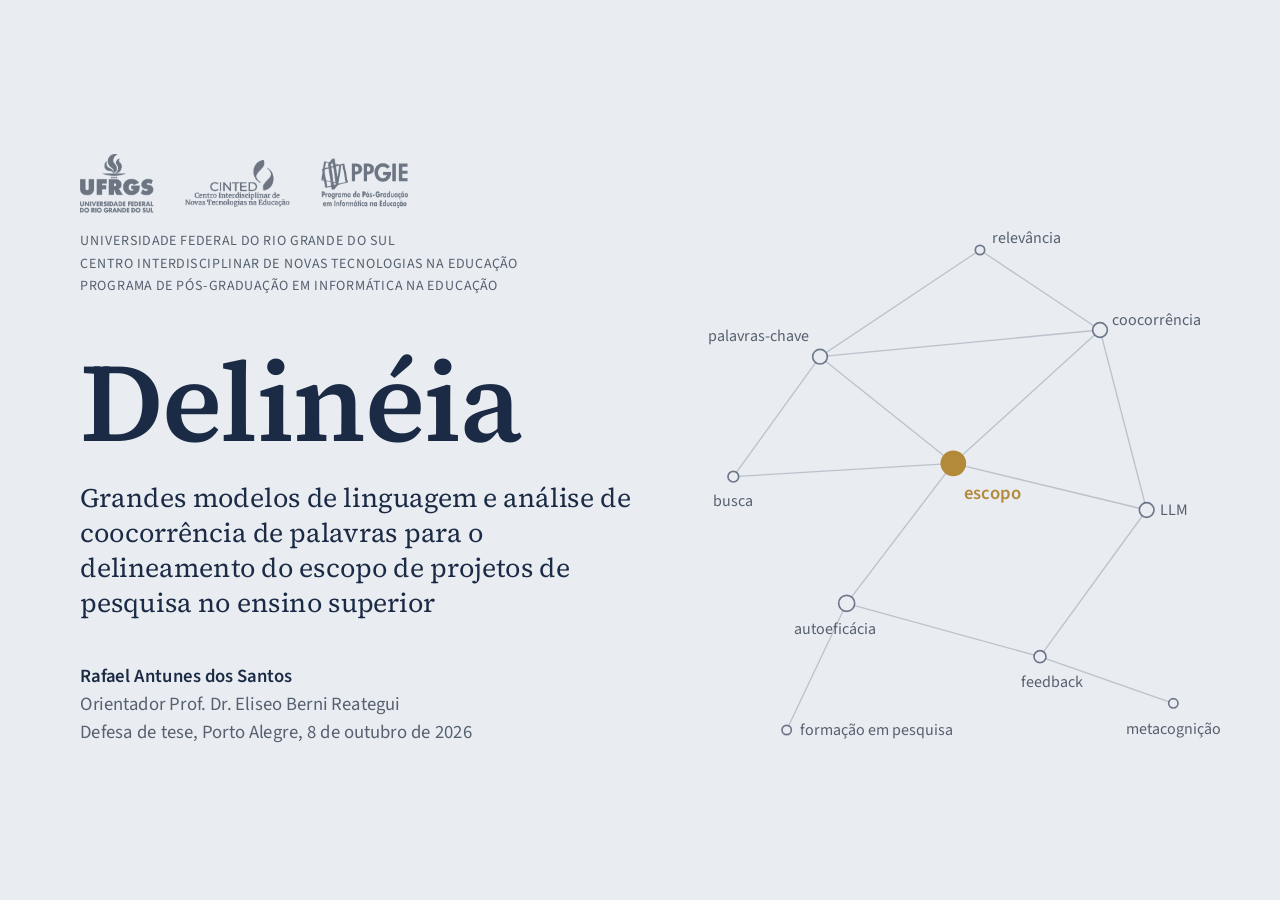
==== commit ba109da6: "slide video1" ====
--- a/index.html
+++ b/index.html
@@ -1559,23 +1559,32 @@
 </section>
 
 <!-- =====================================================================
-     SLIDE DE TESTE · VÍDEO  (apagar antes da defesa)
-     Cada clique de avanço dispara uma ação no vídeo.
-     ===================================================================== -->
-<section class="teste-video" data-secao="Delinéia">
-  <div class="quadro">
-    <h2 class="afirmacao">Teste do vídeo acionado pela fala</h2>
+     SLIDE · DELINÉIA · VÍDEO 1 · ENTRADA E FORMULÁRIO INICIAL
+     Clique 1: toca. Clique 2: expande. Clique 3: recolhe e pausa.
+     O roteiro à direita acende sozinho conforme o vídeo avança.
+     Ajuste os data-t (segundos) depois de gravar.
+     Arquivo do vídeo: midia/videos/01-entrada-formulario.mp4
+     ===================================================================== -->
+<section class="demo" data-secao="Delinéia">
+  <div class="quadro">
+
+    <h2 class="afirmacao">A trilha começa quando o estudante descreve o seu projeto no formulário inicial</h2>
 
     <div class="veu"></div>
     <div class="janela-video">
-      <video src="midia/videos/teste.mp4" poster="midia/imagens/teste-poster.jpg" preload="auto" muted playsinline></video>
-    </div>
-
-    <div class="instrucoes-teste">
-      <p>Avançar uma vez inicia o vídeo.</p>
-      <p>Avançar de novo expande a janela.</p>
-      <p>Avançar mais uma vez recolhe e pausa.</p>
-      <p>Durante o ensaio, <kbd>V</kbd> pausa ou retoma e <kbd>X</kbd> expande ou recolhe.</p>
+      <video src="midia/videos/01-entrada-formulario.mp4" poster="midia/imagens/poster-delineia.jpg"
+             preload="auto" muted playsinline></video>
+      <div class="legenda-video"></div>
+    </div>
+
+    <div class="capitulos">
+      <p>Neste vídeo</p>
+      <ol>
+        <li data-t="0"><strong>Apresentação</strong><span>a barra lateral, com o sistema, a trilha e as tecnologias</span></li>
+        <li data-t="20"><strong>Abas</strong><span>Delineascópio, Interação, Histórico e Painel</span></li>
+        <li data-t="40"><strong>Formulário inicial</strong><span>tema, questão, palavras-chave, fontes de busca e segurança</span></li>
+        <li data-t="70"><strong>Processamento</strong><span>o relatório sendo gerado no HuggingFace</span></li>
+      </ol>
     </div>
 
     <!-- Gatilhos invisíveis, na ordem em que acontecem -->
@@ -1585,10 +1594,11 @@
   </div>
 
   <aside class="notes">
-    Slide de teste. Apagar antes da defesa.
-  </aside>
-</section>
-
+    [2:00] Narração ao vivo, com o projeto de demonstração.
+    Clique 1 toca. Clique 2 expande. Clique 3 recolhe.
+    Ao terminar, a janela recolhe sozinha. V pausa, X expande.
+  </aside>
+</section>
 
 </div>
 </div>
--- a/css/tema.css
+++ b/css/tema.css
@@ -1236,4 +1236,44 @@
   font-size: 22px; color: var(--ouro); font-weight: 600;
   border-left: 3px solid var(--ouro); padding-left: 14px;
 }
-.analise .objetivo small { display: block; font-weight: 400; color: var(--grafite); font-size: 19px; margin-top: 2px; }+.analise .objetivo small { display: block; font-weight: 400; color: var(--grafite); font-size: 19px; margin-top: 2px; }
+
+/* ---------- 5t. Delinéia · vídeos de demonstração ------------------ */
+.demo .janela-video { top: 290px; width: 1120px; height: 630px; background: #E9EDF2; }
+.demo .janela-video.expandida { left: 60px; top: 34px; width: 1800px; height: 1012px; }
+.demo .legenda-video {
+  position: absolute;
+  left: 0; bottom: 0;
+  padding: 10px 22px;
+  background: rgba(19, 32, 58, 0.78);
+  color: var(--papel);
+  font-size: 22px;
+}
+.demo .legenda-video:empty { display: none; }
+
+/* Roteiro do vídeo, que acende sozinho conforme o tempo */
+.demo .capitulos {
+  position: absolute;
+  left: 1290px;
+  top: 290px;
+  width: 510px;
+}
+.demo .capitulos p { font-size: 21px; color: var(--grafite); margin: 0 0 14px; }
+.demo .capitulos ol { list-style: none; margin: 0; padding: 0; }
+.demo .capitulos li {
+  border-left: 4px solid var(--nevoa);
+  padding: 10px 0 12px 22px;
+  margin-bottom: 6px;
+  transition: border-color 400ms ease;
+}
+.demo .capitulos li strong {
+  display: block;
+  font-family: var(--serifa); font-weight: 600; font-size: 28px; line-height: 1.15;
+  color: #9AA3B0; transition: color 400ms ease;
+}
+.demo .capitulos li span { font-size: 21px; line-height: 1.35; color: #9AA3B0; transition: color 400ms ease; }
+.demo .capitulos li.feito { border-left-color: #9AA3B0; }
+.demo .capitulos li.feito strong, .demo .capitulos li.feito span { color: var(--grafite); }
+.demo .capitulos li.ativo { border-left-color: var(--ouro); }
+.demo .capitulos li.ativo strong { color: var(--tinta); }
+.demo .capitulos li.ativo span { color: var(--tinta); }
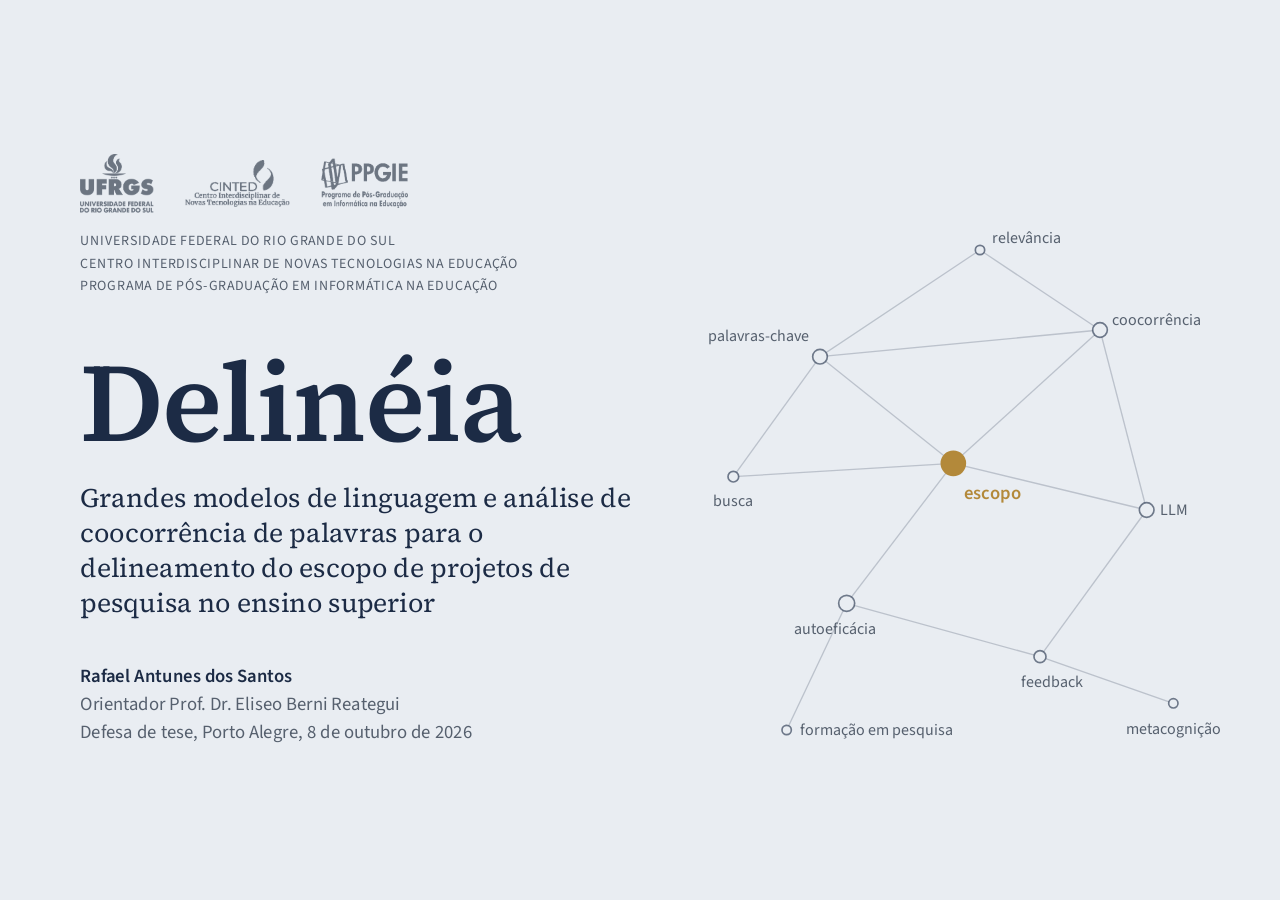
==== commit 7bc554c2: "vídeo1_F1" ====
--- a/index.html
+++ b/index.html
@@ -1580,10 +1580,10 @@
     <div class="capitulos">
       <p>Neste vídeo</p>
       <ol>
-        <li data-t="0"><strong>Apresentação</strong><span>a barra lateral, com o sistema, a trilha e as tecnologias</span></li>
-        <li data-t="20"><strong>Abas</strong><span>Delineascópio, Interação, Histórico e Painel</span></li>
-        <li data-t="40"><strong>Formulário inicial</strong><span>tema, questão, palavras-chave, fontes de busca e segurança</span></li>
-        <li data-t="70"><strong>Processamento</strong><span>o relatório sendo gerado no HuggingFace</span></li>
+        <li data-t="1"><strong>Apresentação</strong><span>a barra lateral, com o sistema, a trilha e as tecnologias</span></li>
+        <li data-t="30"><strong>Abas</strong><span>Delineascópio, Interação, Histórico e Painel</span></li>
+        <li data-t="49"><strong>Formulário inicial</strong><span>tema, questão, palavras-chave, fontes de busca e segurança</span></li>
+        <li data-t="112"><strong>Processamento</strong><span>o relatório sendo gerado no HuggingFace</span></li>
       </ol>
     </div>
 
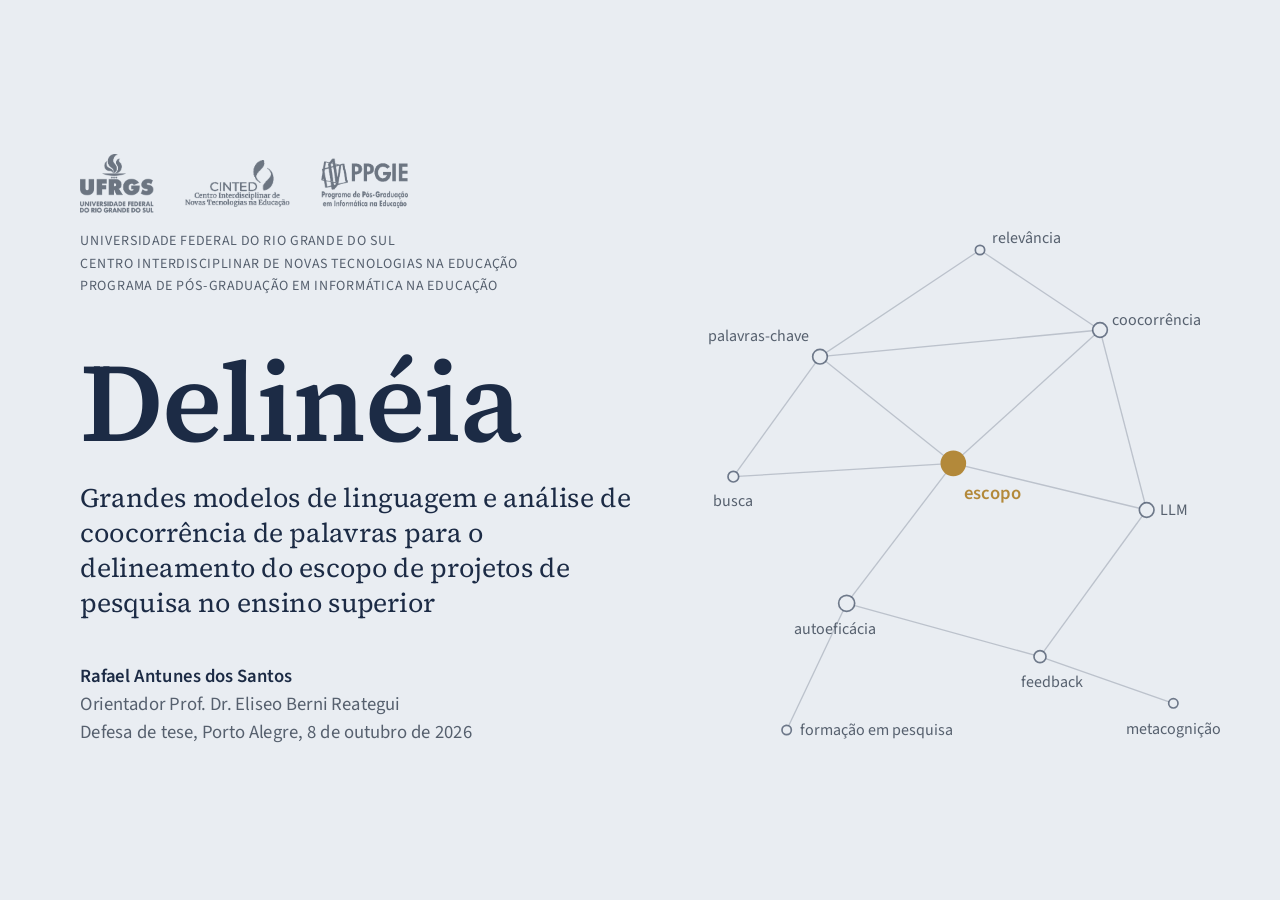
==== commit 105ca0c7: "videos_2-3-4" ====
--- a/index.html
+++ b/index.html
@@ -1600,6 +1600,192 @@
   </aside>
 </section>
 
+<!-- =====================================================================
+     SLIDE · DELINÉIA · VÍDEO 2 · GRAFO, GLOSSÁRIO E SELEÇÃO
+     Clique 1: toca. Clique 2: expande. Clique 3: recolhe e pausa.
+     O roteiro à direita acende sozinho conforme o vídeo avança.
+     Arquivo do vídeo: midia/videos/02-grafo-selecao.mp4
+     ===================================================================== -->
+<section class="demo" data-secao="Delinéia">
+  <div class="quadro">
+
+    <h2 class="afirmacao">O grafo mostra o campo, e a seleção devolve a decisão ao estudante</h2>
+
+    <div class="veu"></div>
+    <div class="janela-video">
+      <video src="midia/videos/02-grafo-selecao.mp4" poster="midia/imagens/poster-delineia.jpg"
+             preload="auto" muted playsinline></video>
+      <div class="legenda-video"></div>
+    </div>
+
+    <div class="capitulos">
+      <p>Neste vídeo</p>
+      <ol>
+        <li data-t="1"><strong>Grafo de tópicos</strong><span>a rede do OpenAlex, reduzida aos 9 tópicos mais centrais</span></li>
+        <li data-t="31"><strong>Glossário</strong><span>cada tópico explicado no contexto do projeto</span></li>
+        <li data-t="66"><strong>Seleção de tópicos</strong><span>o estudante escolhe os tópicos que delimitam o escopo</span></li>
+      </ol>
+    </div>
+
+    <!-- Gatilhos invisíveis, na ordem em que acontecem -->
+    <span class="gatilho fragment" data-video-acao="tocar"></span>
+    <span class="gatilho fragment" data-video-acao="expandir"></span>
+    <span class="gatilho fragment" data-video-acao="recolher"></span>
+  </div>
+
+  <aside class="notes">
+    [2:00] Mesmo projeto fictício do vídeo anterior.
+    Grafo: os 9 tópicos centrais, pelo limite de Miller.
+    Glossário: cada tópico traduzido e explicado no contexto do projeto.
+    Seleção: três marcados, seis deixados de fora. Chamar atenção, sem
+    nomear ainda, para os tópicos adjacentes descartados: COVID-19,
+    zoonoses, saúde materno-infantil. Isso volta na discussão.
+  </aside>
+</section>
+
+<!-- =====================================================================
+     SLIDE · DELINÉIA · ESTRUTURA DO RELATÓRIO
+     As sete partes da Figura 16, em três grupos, um por clique.
+     A figura amplia ao clicar.
+     ===================================================================== -->
+<section class="relatorio" data-secao="Delinéia">
+  <div class="quadro">
+
+    <h2 class="afirmacao">O relatório organiza o feedback em sete partes, que acompanham a trilha do estudante</h2>
+
+    <div class="evidencia">
+
+      <div class="figura-relatorio">
+        <img class="ampliavel" src="midia/imagens/figura16-relatorio.png" alt="Figura 16"
+             data-nome="Estrutura do relatório final de delineamento do escopo" data-ref="Figura 16 · Dados da pesquisa">
+        <p>Figura 16, clique para ampliar</p>
+      </div>
+
+      <div>
+        <div class="grupo-rel fragment" data-fragment-index="1">
+          <p>O que o estudante trouxe e o que o campo mostra</p>
+          <div class="parte"><span class="letra-rel">A</span><div><strong>Dados do projeto</strong><span>tema, questão, palavras-chave, segurança inicial e distintivos</span></div></div>
+          <div class="parte"><span class="letra-rel">B</span><div><strong>Avaliação do projeto</strong><span>viabilidade da questão, busca espontânea e consulta ao orientador</span></div></div>
+          <div class="parte"><span class="letra-rel">C</span><div><strong>Métricas e grafo</strong><span>artigos, tópicos, coocorrências e os tópicos selecionados</span></div></div>
+          <div class="parte"><span class="letra-rel">D</span><div><strong>Glossário</strong><span>os termos em inglês, adaptados ao tema</span></div></div>
+        </div>
+
+        <div class="grupo-rel fragment" data-fragment-index="2">
+          <p>A leitura do campo</p>
+          <div class="parte"><span class="letra-rel">E</span><div><strong>Interpretação do grafo</strong><span>clusters, conexões e lacunas promissoras</span></div></div>
+        </div>
+
+        <div class="grupo-rel autonomia fragment" data-fragment-index="3">
+          <p>Ferramentas para seguir sozinho</p>
+          <div class="parte"><span class="letra-rel">F</span><div><strong>Sugestões de palavras-chave</strong><span>cada uma com a sua justificativa</span></div></div>
+          <div class="parte"><span class="letra-rel">G</span><div><strong>Chaves de busca</strong><span>ampla, focada e a chave original, por transparência</span></div></div>
+        </div>
+      </div>
+
+    </div>
+
+  </div>
+
+  <aside class="notes">
+    [1:00] Antes de ver o relatório real, a estrutura.
+    Clique 1. A a D: o que o estudante trouxe e o que o campo mostra.
+    Clique 2. E: a camada interpretativa, em que a IA lê o grafo.
+    Clique 3. F e G: as ferramentas para seguir sozinho. O Apêndice D da
+    tese traz um relatório completo, se a banca quiser o exemplo.
+  </aside>
+</section>
+
+<!-- =====================================================================
+     SLIDE · DELINÉIA · VÍDEO 3 · O RELATÓRIO DE DELINEAMENTO
+     Clique 1: toca. Clique 2: expande. Clique 3: recolhe e pausa.
+     O roteiro segue a ordem em que as partes aparecem na tela, com as
+     letras da Figura 16. O glossário (D) já apareceu no vídeo 2.
+     Arquivo do vídeo: midia/videos/03-relatorio.mp4
+     ===================================================================== -->
+<section class="demo" data-secao="Delinéia">
+  <div class="quadro">
+
+    <h2 class="afirmacao">O relatório devolve ao estudante a leitura do campo e as ferramentas para buscar sozinho</h2>
+
+    <div class="veu"></div>
+    <div class="janela-video">
+      <video src="midia/videos/03-relatorio.mp4" poster="midia/imagens/poster-delineia.jpg"
+             preload="auto" muted playsinline></video>
+      <div class="legenda-video"></div>
+    </div>
+
+    <div class="capitulos">
+      <p>Neste vídeo</p>
+      <ol>
+        <li data-t="1"><strong>A e B · Dados e avaliação</strong><span>o projeto declarado e o parecer sobre ele</span></li>
+        <li data-t="27"><strong>E · Interpretação do grafo</strong><span>clusters, conexões e lacunas</span></li>
+        <li data-t="38"><strong>C · Grafo de coocorrência</strong><span>os 9 tópicos centrais</span></li>
+        <li data-t="45"><strong>F · Palavras-chave</strong><span>sugestões com justificativa</span></li>
+        <li data-t="66"><strong>G · Chaves de busca</strong><span>ampla, focada e a original, e o PDF</span></li>
+      </ol>
+    </div>
+
+    <!-- Gatilhos invisíveis, na ordem em que acontecem -->
+    <span class="gatilho fragment" data-video-acao="tocar"></span>
+    <span class="gatilho fragment" data-video-acao="expandir"></span>
+    <span class="gatilho fragment" data-video-acao="recolher"></span>
+  </div>
+
+  <aside class="notes">
+    [2:00] O mesmo projeto, agora com o relatório.
+    Na tela, a interpretação (E) vem antes do grafo (C), e o glossário (D)
+    já foi visto no vídeo anterior.
+    Destacar as chaves de busca prontas para copiar, e a chave original,
+    por transparência. O vídeo termina no clique do PDF.
+  </aside>
+</section>
+
+<!-- =====================================================================
+     SLIDE · DELINÉIA · VÍDEO 4 · AVALIAÇÃO E RECOMEÇO
+     Clique 1: toca. Clique 2: expande. Clique 3: recolhe e pausa.
+     O roteiro à direita acende sozinho conforme o vídeo avança.
+     Arquivo do vídeo: midia/videos/04-avaliacao.mp4
+     ===================================================================== -->
+<section class="demo" data-secao="Delinéia">
+  <div class="quadro">
+
+    <h2 class="afirmacao">A avaliação fecha a trilha com a segurança final e o distintivo de Avaliador(a)</h2>
+
+    <div class="veu"></div>
+    <div class="janela-video">
+      <video src="midia/videos/04-avaliacao.mp4" poster="midia/imagens/poster-delineia.jpg"
+             preload="auto" muted playsinline></video>
+      <div class="legenda-video"></div>
+    </div>
+
+    <div class="capitulos">
+      <p>Neste vídeo</p>
+      <ol>
+        <li data-t="1"><strong>Consentimento</strong><span>TCLE para os dados e para convites futuros</span></li>
+        <li data-t="24"><strong>Aceitação e recomendação</strong><span>TAM3, UTAUT, NPS e comentários</span></li>
+        <li data-t="55"><strong>Segurança final</strong><span>ao lado da resposta inicial</span></li>
+        <li data-t="70"><strong>Perfil e envio</strong><span>dados opcionais do respondente</span></li>
+        <li data-t="110"><strong>Conquistas</strong><span>os cinco distintivos e a música de recompensa</span></li>
+        <li data-t="162"><strong>Novo delineamento</strong><span>a trilha recomeça</span></li>
+      </ol>
+    </div>
+
+    <!-- Gatilhos invisíveis, na ordem em que acontecem -->
+    <span class="gatilho fragment" data-video-acao="tocar"></span>
+    <span class="gatilho fragment" data-video-acao="expandir"></span>
+    <span class="gatilho fragment" data-video-acao="recolher"></span>
+  </div>
+
+  <aside class="notes">
+    [2:30] A etapa 5, do consentimento ao recomeço.
+    Em 55 segundos: a segurança final ao lado da inicial, a comparação
+    pareada acontecendo na tela. Retomar o arco do slide M3.
+    Por volta de 1min50: os cinco distintivos e a canção de Jaime Vaz
+    Brasil, com Hique Gomes. A metáfora da palavra no escuro.
+    O vídeo termina com a trilha recomeçando.
+  </aside>
+</section>
+
 </div>
 </div>
 
--- a/css/tema.css
+++ b/css/tema.css
@@ -1276,4 +1276,47 @@
 .demo .capitulos li.feito strong, .demo .capitulos li.feito span { color: var(--grafite); }
 .demo .capitulos li.ativo { border-left-color: var(--ouro); }
 .demo .capitulos li.ativo strong { color: var(--tinta); }
-.demo .capitulos li.ativo span { color: var(--tinta); }+.demo .capitulos li.ativo span { color: var(--tinta); }
+
+/* ---------- 5u. Delinéia · estrutura do relatório ----------------- */
+.relatorio .evidencia {
+  display: grid;
+  grid-template-columns: 520px 1fr;
+  column-gap: 80px;
+  align-items: start;
+  padding-top: 40px;
+}
+.relatorio .figura-relatorio img {
+  width: 520px; height: 644px;
+  object-fit: contain;
+  border: 1px solid var(--nevoa);
+  background: #fff;
+  display: block;
+  cursor: zoom-in;
+}
+.relatorio .figura-relatorio p { font-size: 19px; color: var(--grafite); margin: 10px 0 0; }
+
+.relatorio .grupo-rel { margin-bottom: 22px; }
+.relatorio .grupo-rel > p {
+  font-size: 20px; color: var(--grafite); margin: 0 0 6px;
+  padding-bottom: 6px; border-bottom: 1px solid var(--nevoa);
+}
+.relatorio .parte {
+  display: grid;
+  grid-template-columns: 52px 1fr;
+  column-gap: 18px;
+  align-items: center;
+  padding: 7px 0;
+}
+.relatorio .parte .letra-rel {
+  width: 42px; height: 42px; border-radius: 50%;
+  background: var(--tinta); color: var(--papel);
+  font-family: var(--serifa); font-weight: 600; font-size: 24px;
+  display: grid; place-items: center;
+}
+.relatorio .grupo-rel.autonomia .letra-rel { background: var(--ouro); }
+.relatorio .parte strong {
+  display: block;
+  font-family: var(--serifa); font-weight: 600; font-size: 27px; line-height: 1.15; color: var(--tinta);
+}
+.relatorio .parte span { font-size: 21px; line-height: 1.3; color: var(--grafite); }
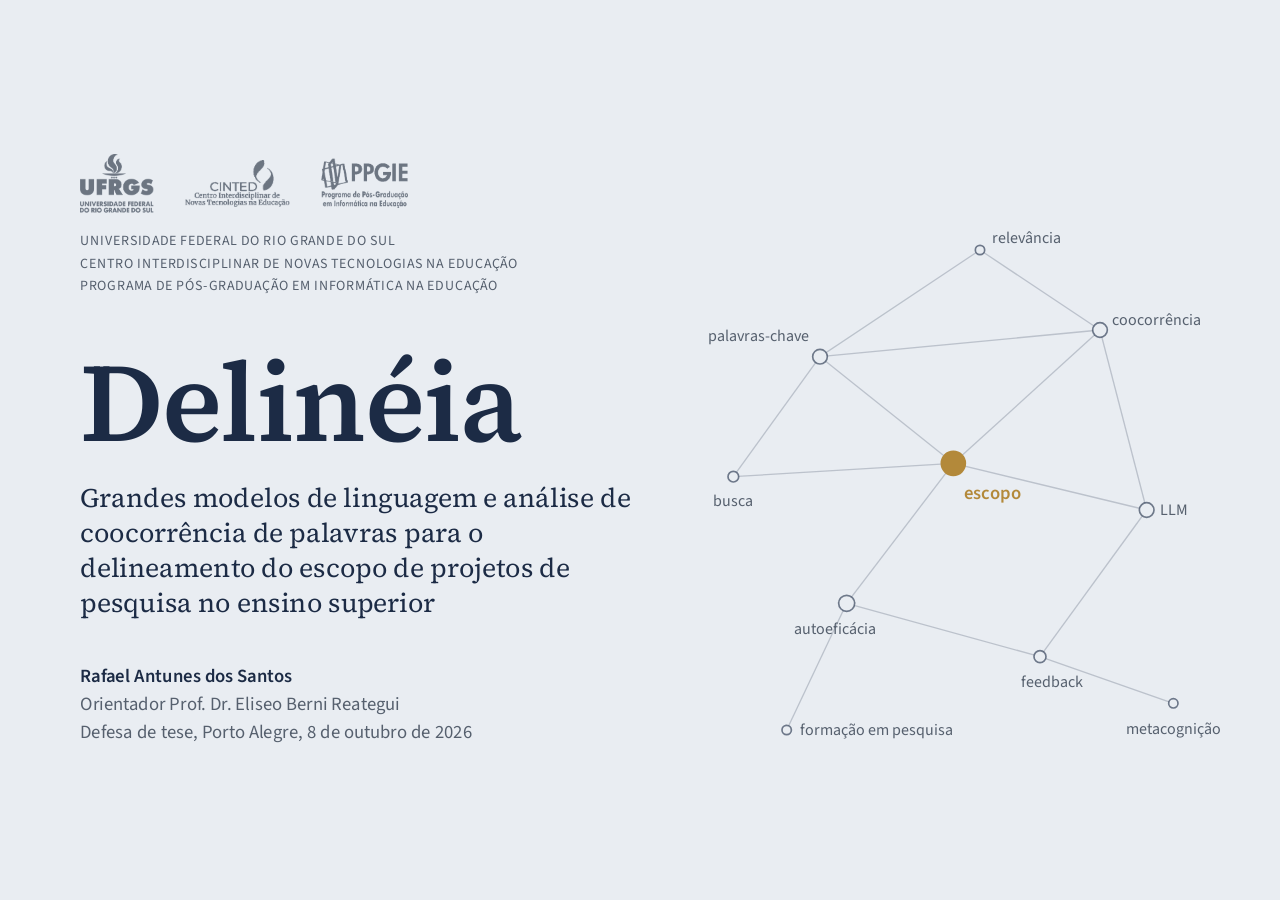
==== commit 92948063: "Resultados e Discussão" ====
--- a/index.html
+++ b/index.html
@@ -141,8 +141,9 @@
         <li class="sumario-item fragment" data-fragment-index="4"><span class="traco"></span><span class="num">04</span><span class="nome">Estado da arte</span></li>
         <li class="sumario-item fragment" data-fragment-index="5"><span class="traco"></span><span class="num">05</span><span class="nome">Metodologia</span></li>
         <li class="sumario-item fragment" data-fragment-index="6"><span class="traco"></span><span class="num">06</span><span class="nome">Delinéia</span></li>
-        <li class="sumario-item fragment" data-fragment-index="7"><span class="traco"></span><span class="num">07</span><span class="nome">Resultados e discussão</span></li>
-        <li class="sumario-item fragment" data-fragment-index="8"><span class="traco"></span><span class="num">08</span><span class="nome">Considerações finais</span></li>
+        <li class="sumario-item fragment" data-fragment-index="7"><span class="traco"></span><span class="num">07</span><span class="nome">Resultados</span></li>
+        <li class="sumario-item fragment" data-fragment-index="8"><span class="traco"></span><span class="num">08</span><span class="nome">Discussão</span></li>
+        <li class="sumario-item fragment" data-fragment-index="9"><span class="traco"></span><span class="num">09</span><span class="nome">Considerações finais</span></li>
       </ol>
 
       <div class="painel">
@@ -205,16 +206,24 @@
         </div>
 
         <div class="detalhe fragment fade-in-then-out" data-fragment-index="7">
-          <h3>Resultados e discussão</h3>
+          <h3>Resultados</h3>
           <ul>
-            <li>Perfil acadêmico e comportamento informacional da amostra</li>
-            <li>Evolução da autoeficácia informacional</li>
-            <li>Usabilidade, utilidade e análise qualitativa</li>
+            <li>Perfil e comportamento informacional da amostra</li>
+            <li>Evolução da autoeficácia</li>
+            <li>Avaliação quantitativa e qualitativa</li>
             <li>Comparação entre Scopus e OpenAlex</li>
           </ul>
         </div>
 
         <div class="detalhe fragment fade-in-then-out" data-fragment-index="8">
+          <h3>Discussão</h3>
+          <ul>
+            <li>Os cinco construtos da tese</li>
+            <li>Convergências e tensões com o estado da arte</li>
+          </ul>
+        </div>
+
+        <div class="detalhe fragment fade-in-then-out" data-fragment-index="9">
           <h3>Considerações finais</h3>
           <ul>
             <li>Resposta à questão de pesquisa</li>
@@ -1786,6 +1795,563 @@
   </aside>
 </section>
 
+
+<!-- =====================================================================
+     SLIDE · RESULTADOS · PERFIL E COMPORTAMENTO INFORMACIONAL (6.1)
+     Clique 1: quem participou. Clique 2: onde buscavam.
+     Clique 3: a ilusão da ferramenta.
+     ===================================================================== -->
+<section class="perfil" data-secao="Resultados">
+  <div class="quadro">
+
+    <h2 class="afirmacao">Mais ferramentas de busca não trouxeram mais segurança aos estudantes</h2>
+    
+    <div class="evidencia paineis">
+
+      <!-- Coluna 1 · quem participou, com a Figura 17 -->
+      <div class="fragment" data-fragment-index="1">
+        <div class="painel-res">
+          <p class="rotulo-res">Quem participou</p>
+          <div class="numero-grande">82 <small>de 86</small></div>
+          <p class="legenda-num">sem nenhuma experiência prévia com bibliometria</p>
+          <div class="pontos86">
+            <span></span><span></span><span></span><span></span><span></span><span></span><span></span><span></span><span></span><span></span><span></span><span></span><span></span><span></span><span></span>
+            <span></span><span></span><span></span><span></span><span></span><span></span><span></span><span></span><span></span><span></span><span></span><span></span><span></span><span></span><span></span>
+            <span></span><span></span><span></span><span></span><span></span><span></span><span></span><span></span><span></span><span></span><span></span><span></span><span></span><span></span><span></span>
+            <span></span><span></span><span></span><span></span><span></span><span></span><span></span><span></span><span></span><span></span><span></span><span></span><span></span><span></span><span></span>
+            <span></span><span></span><span></span><span></span><span></span><span></span><span></span><span></span><span></span><span></span><span></span><span></span><span></span><span></span><span></span>
+            <span></span><span></span><span></span><span></span><span></span><span></span><span></span><span class="exp"></span><span class="exp"></span><span class="exp"></span><span class="exp"></span>
+          </div>
+          <p class="nota-res nota-pontos">em dourado, os 4 com experiência básica ou intermediária, todos da Ciência da Informação</p>
+          <ul class="barras-res">
+            <li><div><span class="nome-barra">Ciências Humanas</span><div class="trilho-barra"><i style="width: 100%"></i></div></div><span class="valor">32</span></li>
+            <li><div><span class="nome-barra">Linguística, Letras e Artes</span><div class="trilho-barra"><i style="width: 71.9%"></i></div></div><span class="valor">23</span></li>
+            <li><div><span class="nome-barra">Ciências Biológicas</span><div class="trilho-barra"><i style="width: 50%"></i></div></div><span class="valor">16</span></li>
+            <li><div><span class="nome-barra">Ciências Sociais Aplicadas</span><div class="trilho-barra"><i style="width: 15.6%"></i></div></div><span class="valor">5</span></li>
+          </ul>
+        </div>
+        <div class="micro-fig">
+          <img class="ampliavel" src="midia/resultados/figura17-perfil-academico.png" alt="Figura 17"
+               data-nome="Perfil acadêmico da amostra" data-ref="Figura 17 · Dados da pesquisa">
+        </div>
+      </div>
+
+      <!-- Coluna 2 · onde buscavam, com a Figura 19 -->
+      <div class="fragment" data-fragment-index="2">
+        <div class="painel-res">
+          <p class="rotulo-res">Onde buscavam</p>
+          <ul class="barras-res">
+            <li><div><span class="nome-barra">Google Acadêmico</span><div class="trilho-barra"><i style="width: 100%"></i></div></div><span class="valor">74</span></li>
+            <li><div><span class="nome-barra">SciELO</span><div class="trilho-barra"><i style="width: 90.5%"></i></div></div><span class="valor">67</span></li>
+            <li><div><span class="nome-barra">Portal de Periódicos da CAPES</span><div class="trilho-barra"><i style="width: 67.6%"></i></div></div><span class="valor">50</span></li>
+            <li><div><span class="nome-barra">Repositório institucional</span><div class="trilho-barra"><i style="width: 45.9%"></i></div></div><span class="valor">34</span></li>
+          </ul>
+          <p class="nota-res">menções entre 314, em 96 formulários iniciais, com média de 3,6 fontes por formulário</p>
+        </div>
+        <div class="micro-fig">
+          <img class="ampliavel" src="midia/resultados/figura19-fontes-de-busca.png" alt="Figura 19"
+               data-nome="Fontes de busca mais usadas" data-ref="Figura 19 · Dados da pesquisa">
+        </div>
+      </div>
+
+      <!-- Coluna 3 · a ilusão da ferramenta, com a Figura 20 -->
+      <div class="fragment" data-fragment-index="3">
+        <div class="painel-res achado">
+          <p class="rotulo-res">A ilusão da ferramenta</p>
+          <div class="numero-grande">0,08</div>
+          <p class="legenda-num">de correlação entre o número de fontes usadas e a segurança declarada</p>
+          <p class="destaque">Os <b>3 respondentes totalmente inseguros</b> usavam, em média, <b>5,3 fontes</b>, mais do que qualquer outro grupo.</p>
+        </div>
+        <div class="micro-fig">
+          <img class="ampliavel" src="midia/resultados/figura20-correlacao-ferramentas.png" alt="Figura 20"
+               data-nome="Métrica de correlação: ferramentas usadas vs. nível de confiança" data-ref="Figura 20 · Dados da pesquisa">
+        </div>
+      </div>
+
+    </div>
+
+    <div class="referencias">
+      <span class="ref fragment fade-in-then-out" data-fragment-index="1">Walsh et al., 2022; Lancho-Barrantes, 2025</span>
+      <span class="ref fragment fade-in-then-out" data-fragment-index="2">Jacobsen, 2018; Mazurkiewicz; Sturm, 2014</span>
+      <span class="ref fragment fade-in-then-out" data-fragment-index="3">Bandura, 1997; Hoeber; Shukla, 2022</span>
+    </div>
+
+  </div>
+
+  <aside class="notes">
+    [1:15] Abre os resultados. A amostra é de neófitos em bibliometria.
+    Clique 1. 82 de 86 sem experiência. Os 4 em dourado são da Ciência
+    da Informação.
+    Clique 2. Buscadores consagrados, média de 3,6 fontes por estudante.
+    Clique 3. A ilusão da ferramenta. Lembrar o slide do problema: o acesso
+    a motores de busca convive com a insegurança. Aqui isso vira dado.
+  </aside>
+</section>
+
+
+<!-- =====================================================================
+     SLIDE · RESULTADOS · AUTOEFICÁCIA (6.2)
+     Clique 1: antes e depois. Clique 2: os três números.
+     Clique 3: os 9 recuos e a calibração. Figuras 21 e 22 ampliáveis.
+     ===================================================================== -->
+<section class="autoeficacia" data-secao="Resultados">
+  <div class="quadro">
+
+    <h2 class="afirmacao">A segurança subiu para a maioria, e os poucos recuos revelam calibração do julgamento</h2>
+
+    <div class="evidencia">
+
+      <div>
+        <!-- Clique 1 · antes e depois -->
+        <div class="fragment" data-fragment-index="1">
+          <p class="rotulo-res">Segurança na escolha das palavras-chave, antes e depois do relatório (n = 86)</p>
+          <div class="linha-barra"><span>antes</span><div class="pilha"><i class="n1" style="width: 2.3%"></i><i class="n2" style="width: 18.6%">16</i><i class="n3" style="width: 36.0%">31</i><i class="n4" style="width: 34.9%">30</i><i class="n5" style="width: 8.1%">7</i></div></div>
+          <div class="linha-barra"><span>depois</span><div class="pilha"><i class="n2" style="width: 1.2%"></i><i class="n3" style="width: 20.9%">18</i><i class="n4" style="width: 52.3%">45</i><i class="n5" style="width: 25.6%">22</i></div></div>
+          <div class="chave-niveis">
+            <span><b class="n1"></b>totalmente inseguro</span><span><b class="n2"></b>inseguro</span><span><b class="n3"></b>neutro</span><span><b class="n4"></b>seguro</span><span><b class="n5"></b>totalmente seguro</span>
+          </div>
+        </div>
+
+        <!-- Clique 2 · os três números, com a Figura 21 -->
+        <div class="fragment" data-fragment-index="2">
+          <div class="tres">
+            <div><strong>55,8%</strong><span>subiram de nível (48)</span></div>
+            <div><strong>33,7%</strong><span>mantiveram o nível (29)</span></div>
+            <div class="recuo"><strong>10,5%</strong><span>recuaram (9)</span></div>
+          </div>
+          <div class="figuras-res">
+            <img class="ampliavel" src="midia/resultados/figura21-seguranca-f1-f2.png" alt="Figura 21"
+                 data-nome="Nível de segurança na definição de palavras-chave (F1/F2, n = 86)" data-ref="Figura 21 · Dados da pesquisa">
+          </div>
+        </div>
+      </div>
+
+      <!-- Clique 3 · os 9 recuos, com a Figura 22 -->
+      <div class="fragment" data-fragment-index="3">
+        <div class="calibracao">
+          <p class="rotulo-res">Os 9 recuos</p>
+          <ul>
+            <li><b>6</b>de seguro para neutro</li>
+            <li><b>2</b>de totalmente seguro para neutro</li>
+            <li><b>1</b>de totalmente seguro para seguro</li>
+          </ul>
+          <p>Todos partiram de quem se dizia seguro, e ninguém caiu para a insegurança. O relatório tornou visíveis <em>limites antes ignorados</em>.</p>
+        </div>
+        <div class="figuras-res micro">
+          <img class="ampliavel" src="midia/resultados/figura22-matriz-de-transicao.png" alt="Figura 22"
+               data-nome="Matriz de transição da autopercepção de confiança (n = 86)" data-ref="Figura 22 · Dados da pesquisa">
+        </div>
+      </div>
+
+    </div>
+    
+    <div class="referencias">
+      <span class="ref fragment fade-in-then-out" data-fragment-index="1">Bandura, 1997; Prabowo et al., 2024</span>
+      <span class="ref fragment fade-in-then-out" data-fragment-index="3">Hill; Zwahr-Castro; Gonzalez III, 2022; Saha; Ahmed, 2025</span>
+    </div>
+
+  </div>
+
+  <aside class="notes">
+    [1:30] O slide central da tese.
+    Clique 1. A barra de baixo fica mais escura. Inseguros: de 18 para 1.
+    Totalmente seguros: de 7 para 22.
+    Clique 2. Mais da metade subiu. Destacar o 10,5%.
+    Clique 3. Os recuos vieram todos de quem se dizia seguro, e ninguém
+    caiu para a insegurança. Calibração do julgamento, e não inflação da
+    confiança. Retomar o arco do M3 e a tela do vídeo 4.
+  </aside>
+</section>
+
+<!-- =====================================================================
+     SLIDE · RESULTADOS · AVALIAÇÃO QUANTITATIVA (6.3)
+     Clique 1: as faixas de pontos, uma por construto.
+     Clique 2: os dois pontos de menor adesão e o contraste da confiança.
+     Clique 3: o NPS. Figuras 23 a 27 e 29 em microminiaturas.
+     ===================================================================== -->
+<section class="quanti" data-secao="Resultados">
+  <div class="quadro">
+
+    <h2 class="afirmacao">Os estudantes aprovaram o Delinéia, mas preferiram não delegar a ele as próprias decisões</h2>
+
+    <div class="evidencia">
+
+      <div>
+        <div class="fragment" data-fragment-index="1">
+          <p class="rotulo-res">Concordância positiva em cada afirmativa (concordo e concordo totalmente, n = 86)</p>
+
+          <div class="faixa">
+            <div class="nome-faixa">Utilidade percebida<small>F2.1–2.4</small></div>
+            <div class="trilho-faixa">
+              <span class="ponto" style="left: 90.6%"></span><span class="ponto" style="left: 83.8%"></span>
+              <span class="ponto" style="left: 88.4%"></span><span class="ponto" style="left: 74.4%"></span>
+            </div>
+            <div class="micro-fig"><img class="ampliavel" src="midia/resultados/figura23-utilidade-percebida.png" alt="Figura 23" data-nome="Utilidade percebida (F2.1–F2.4)" data-ref="Figura 23 · Dados da pesquisa"></div>
+          </div>
+
+          <div class="faixa">
+            <div class="nome-faixa">Facilidade de uso<small>F2.5–2.7</small></div>
+            <div class="trilho-faixa">
+              <span class="ponto" style="left: 90.6%"></span><span class="ponto" style="left: 86.0%"></span>
+              <span class="ponto" style="left: 62.8%"></span>
+            </div>
+            <div class="micro-fig"><img class="ampliavel" src="midia/resultados/figura24-facilidade-de-uso.png" alt="Figura 24" data-nome="Facilidade de uso percebida (F2.5–F2.7)" data-ref="Figura 24 · Dados da pesquisa"></div>
+          </div>
+
+          <div class="faixa">
+            <div class="nome-faixa">Qualidade da informação<small>F2.8–2.13</small></div>
+            <div class="trilho-faixa">
+              <span class="ponto" style="left: 79.0%"></span><span class="ponto" style="left: 76.8%"></span>
+              <span class="ponto" style="left: 32.6%"></span><span class="ponto" style="left: 74.4%"></span>
+              <span class="ponto" style="left: 76.8%"></span><span class="ponto" style="left: 81.4%"></span>
+              <span class="ponto baixo fragment" data-fragment-index="2" style="left: 32.6%"></span>
+              <span class="rotulo-ponto fragment" data-fragment-index="2" style="left: 32.6%">F2.10 · chaves precisas · 66,3%</span>
+            </div>
+            <div class="micro-fig"><img class="ampliavel" src="midia/resultados/figura25-qualidade-da-informacao.png" alt="Figura 25" data-nome="Qualidade da informação (F2.8–F2.13)" data-ref="Figura 25 · Dados da pesquisa"></div>
+          </div>
+
+          <div class="faixa">
+            <div class="nome-faixa">Intenção de uso<small>F2.14–2.16</small></div>
+            <div class="trilho-faixa">
+              <span class="ponto" style="left: 88.4%"></span><span class="ponto" style="left: 60.4%"></span>
+              <span class="ponto" style="left: 48.8%"></span>
+            </div>
+            <div class="micro-fig"><img class="ampliavel" src="midia/resultados/figura26-intencao-e-confianca.png" alt="Figura 26" data-nome="Intenção de uso e confiança (F2.14–F2.18)" data-ref="Figura 26 · Dados da pesquisa"></div>
+          </div>
+
+          <div class="faixa">
+            <div class="nome-faixa">Confiança<small>F2.17–2.18</small></div>
+            <div class="trilho-faixa">
+              <span class="ponto" style="left: 65.2%"></span><span class="ponto" style="left: 21.0%"></span>
+              <span class="ponto baixo fragment" data-fragment-index="2" style="left: 21.0%"></span>
+              <span class="rotulo-ponto fragment" data-fragment-index="2" style="left: 21.0%">F2.18 · basear decisões · 60,5%</span>
+            </div>
+            <div></div>
+          </div>
+
+          <div class="faixa">
+            <div class="nome-faixa">Experiência<small>F2.19–2.20</small></div>
+            <div class="trilho-faixa">
+              <span class="ponto" style="left: 100.0%"></span><span class="ponto" style="left: 96.0%"></span>
+            </div>
+            <div class="micro-fig"><img class="ampliavel" src="midia/resultados/figura27-experiencia-do-usuario.png" alt="Figura 27" data-nome="Experiência do usuário (F2.19–F2.20)" data-ref="Figura 27 · Dados da pesquisa"></div>
+          </div>
+
+          <div class="eixo-faixa">
+            <div></div>
+            <div class="marcas"><span style="left: 0%">50%</span><span style="left: 20%">60%</span><span style="left: 40%">70%</span><span style="left: 60%">80%</span><span style="left: 80%">90%</span><span style="left: 100%">100%</span></div>
+            <div></div>
+          </div>
+        </div>
+        <p class="nota-quanti fragment" data-fragment-index="2">Confiam nas análises <b>82,6%</b>, mas apenas <b>60,5%</b> se sentem confortáveis em basear decisões nelas.</p>
+      </div>
+
+      <div class="fragment" data-fragment-index="3">
+        <div class="nps">
+          <p class="rotulo-res">Recomendação · Net Promoter Score</p>
+          <div class="valor-nps">63</div>
+          <p class="escala">numa escala de −100 a 100</p>
+          <div class="barra-nps"><i style="width: 66.3%"></i><i style="width: 30.2%"></i><i style="width: 3.5%"></i></div>
+          <ul>
+            <li><b>57</b>promotores (66,3%)</li>
+            <li><b>26</b>neutros (30,2%)</li>
+            <li><b>3</b>detratores (3,5%)</li>
+          </ul>
+          <div class="micro-fig"><img class="ampliavel" src="midia/resultados/figura29-nps.png" alt="Figura 29" data-nome="Net Promoter Score do Delinéia (F2.21, n = 86)" data-ref="Figura 29 · Dados da pesquisa"></div>
+        </div>
+      </div>
+
+    </div>
+
+    <div class="referencias">
+      <span class="ref fragment fade-in-then-out" data-fragment-index="1">Venkatesh et al., 2003; Venkatesh; Bala, 2008</span>
+      <span class="ref fragment fade-in-then-out" data-fragment-index="3">Reichheld, 2003</span>
+    </div>
+
+  </div>
+
+  <aside class="notes">
+    [1:30] Vinte afirmativas, uma por ponto. Quase tudo acima de 80%.
+    Clique 1. Destacar a experiência, com 100% e 98%.
+    Clique 2. Os dois pontos que destoam: a precisão das chaves de busca e
+    a disposição de basear decisões no sistema. Confiam, mas não delegam.
+    É a mesma calibração do slide anterior.
+    Clique 3. NPS de 63, com apenas 3 detratores.
+  </aside>
+</section>
+
+<!-- =====================================================================
+     SLIDE · RESULTADOS · AVALIAÇÃO QUALITATIVA (6.4)
+     Um eixo por clique: valor, tensão e transversal, cada um com uma
+     fala de estudante. Figuras 30 e 31 em microminiaturas.
+     Percentuais sobre os 50 respondentes que comentaram.
+     ===================================================================== -->
+<section class="quali" data-secao="Resultados">
+  <div class="quadro">
+
+    <h2 class="afirmacao">Nos comentários, o relatório reorienta o escopo e se torna ponte para a conversa com o orientador</h2>
+
+    <div class="evidencia">
+
+      <div>
+        <div class="fragment" data-fragment-index="1">
+          <div class="cabeca-quali">
+            <span>50 dos 86 estudantes comentaram (58,1%) · saturação no 12º respondente</span>
+            <div class="micro-figs">
+              <img class="ampliavel" src="midia/resultados/figura30-curva-de-saturacao.png" alt="Figura 30" data-nome="Curva de saturação teórica" data-ref="Figura 30 · Dados da pesquisa">
+              <img class="ampliavel" src="midia/resultados/figura31-frequencia-de-categorias.png" alt="Figura 31" data-nome="Frequência das categorias" data-ref="Figura 31 · Dados da pesquisa">
+            </div>
+          </div>
+          <div class="grupo-quali">
+            <p>Valor</p>
+            <div class="cat valor"><div class="nome-cat"><b>C1</b>Reorientação e clareza do escopo</div><div class="trilho-cat"><i style="width: 91.4%"></i></div><span class="pct">32,0%</span></div>
+            <div class="cat valor"><div class="nome-cat"><b>C2</b>Mediação técnica do letramento informacional</div><div class="trilho-cat"><i style="width: 62.9%"></i></div><span class="pct">22,0%</span></div>
+            <div class="cat valor"><div class="nome-cat"><b>C3</b>Dimensão afetiva e motivacional</div><div class="trilho-cat"><i style="width: 34.3%"></i></div><span class="pct">12,0%</span></div>
+          </div>
+        </div>
+        <div class="grupo-quali fragment" data-fragment-index="2">
+          <p>Tensão</p>
+          <div class="cat tensao"><div class="nome-cat"><b>C4</b>Arquitetura da informação</div><div class="trilho-cat"><i style="width: 34.3%"></i></div><span class="pct">12,0%</span></div>
+          <div class="cat tensao"><div class="nome-cat"><b>C5</b>Precisão semântica e abstração dos termos</div><div class="trilho-cat"><i style="width: 62.9%"></i></div><span class="pct">22,0%</span></div>
+          <div class="cat tensao"><div class="nome-cat"><b>C6</b>Fluxo de interação e fricções operacionais</div><div class="trilho-cat"><i style="width: 40.0%"></i></div><span class="pct">14,0%</span></div>
+        </div>
+        <div class="grupo-quali fragment" data-fragment-index="3">
+          <p>Transversal</p>
+          <div class="cat transversal"><div class="nome-cat"><b>T</b>Mediação com o orientador e postura crítica</div><div class="trilho-cat"><i style="width: 57.1%"></i></div><span class="pct">20,0%</span></div>
+        </div>
+      </div>
+
+      <div>
+        <div class="fala fragment" data-fragment-index="1">
+          <p>“Percebi que minha pergunta estava ampla para um estudo só.”</p>
+          <span>user_adb8e0cf · C1</span>
+        </div>
+        <div class="fala tensao fragment" data-fragment-index="2">
+          <p>“Parece que meu TCC é da Psicologia.”</p>
+          <span>user_649167a2 · C5</span>
+        </div>
+        <div class="fala transversal fragment" data-fragment-index="3">
+          <p>“Criou uma casca para minha negociação com ele.”</p>
+          <span>user_d3b4e6c4 · T, sobre o orientador</span>
+        </div>
+      </div>
+
+    </div>
+
+    <div class="referencias">
+      <span class="ref fragment fade-in-then-out" data-fragment-index="1">Bardin, 2011; Saldaña, 2015</span>
+      <span class="ref fragment fade-in-then-out" data-fragment-index="3">Bauer; Gaskell, 2010</span>
+    </div>
+
+  </div>
+
+  <aside class="notes">
+    [1:30] Cinquenta comentaram. Saturação no 12º respondente.
+    Clique 1. Valor: a reorientação do escopo lidera, com 32%.
+    Clique 2. Tensão: a precisão dos termos, com 22%. É o mesmo ponto
+    dourado do F2.10 no slide anterior.
+    Clique 3. Transversal: o relatório como objeto de fronteira com o
+    orientador. "Criou uma casca."
+  </aside>
+</section>
+
+<!-- =====================================================================
+     SLIDE · RESULTADOS · SCOPUS E OPENALEX (6.5)
+     Clique 1: indicadores da Tabela 28. Clique 2: exemplo pareado da
+     Tabela 29. Clique 3: o que a mudança provocou. Figura 32 em
+     microminiatura. A fricção produtiva só é nomeada na discussão.
+     ===================================================================== -->
+<section class="comparacao" data-secao="Resultados">
+  <div class="quadro">
+
+    <h2 class="afirmacao">Com o OpenAlex, o estudante deixou de receber sinônimos e passou a receber um mapa do campo</h2>
+
+    <div class="evidencia">
+
+      <div>
+        <!-- Clique 1 · os indicadores -->
+        <div class="fragment" data-fragment-index="1">
+          <div class="rotulo-res">
+            <span>Indicadores estruturais dos termos devolvidos aos estudantes</span>
+            <div class="micro-fig"><img class="ampliavel" src="midia/resultados/figura32-scopus-openalex.png" alt="Figura 32" data-nome="Comparação estrutural dos metadados: Scopus vs. OpenAlex" data-ref="Figura 32 · Dados da pesquisa"></div>
+          </div>
+          <div class="ind cab">
+            <span></span>
+            <span><b>Scopus</b>palavras-chave de autor<br>23 alunos · 311 termos</span>
+            <span><b>OpenAlex</b>tópicos hierárquicos<br>86 registros · 776 termos</span>
+          </div>
+          <div class="ind"><span class="nome-ind">Diversidade léxica (TTR)</span><span class="v">0,624</span><span class="v oa">0,272</span></div>
+          <div class="ind"><span class="nome-ind">Concentração nos 10 termos mais frequentes</span><span class="v">18,6%</span><span class="v oa">47,2%</span></div>
+          <div class="ind"><span class="nome-ind">Termos únicos por aluno</span><span class="v">13,5</span><span class="v oa">9,0</span></div>
+          <div class="ind"><span class="nome-ind">Termo mais frequente</span><span class="v termo">higher education<small>9×</small></span><span class="v oa termo">psychology<small>72×</small></span></div>
+        </div>
+
+        <!-- Clique 2 · um exemplo pareado -->
+        <div class="exemplo fragment" data-fragment-index="2">
+          <p class="tema-ex">O mesmo tema nos dois estudos<b>gamificação e ensino</b></p>
+          <div class="pares">
+            <div class="cartao-ex">
+              <span class="base-ex"><b>Scopus</b> · palavras-chave de autor</span>
+              <div class="etiquetas"><i>Game-Based Learning</i><i>Gamification</i><i>Serious Games</i><i>Game Design</i><i>Computational Thinking</i></div>
+              <p class="sintese-ex">o jargão exato do tema</p>
+            </div>
+            <div class="seta-ex">→</div>
+            <div class="cartao-ex oa">
+              <span class="base-ex"><b>OpenAlex</b> · tópicos hierárquicos</span>
+              <div class="etiquetas oa"><i>Psychology</i><i>Cognition</i><i>Open education</i><i>Pedagogy</i><i>Professional development</i><i>Higher education</i></div>
+              <p class="sintese-ex">as grandes ciências a que ele pertence</p>
+            </div>
+          </div>
+        </div>
+      </div>
+
+      <!-- Clique 3 · o que a mudança provocou -->
+      <div class="fragment" data-fragment-index="3">
+        <div class="efeito">
+          <p class="rotulo-res"><span>O que a mudança provocou</span></p>
+          <p class="forte">Diante de tópicos amplos, o estudante passou a <b>filtrar</b>, a <b>decidir</b> o que era genérico demais e a <b>justificar</b> os próprios recortes.</p>
+          <ul>
+            <li>Explica a nota mais baixa, <b>F2.10</b>, sobre a precisão das chaves</li>
+            <li>Explica a categoria <b>C5</b>, sobre a abstração dos termos</li>
+            <li>A Scopus parecia precisa, mas entregava sinônimos do que o aluno já sabia</li>
+          </ul>
+        </div>
+      </div>
+
+    </div>
+
+    <div class="referencias">
+      <span class="ref fragment fade-in-then-out" data-fragment-index="1">Priem; Piwowar; Orr, 2022; Miller, 1956</span>
+    </div>
+
+  </div>
+
+  <aside class="notes">
+    [1:30] Objetivo específico d: metadados de natureza distinta.
+    Clique 1. TTR é a proporção entre termos distintos e o total de termos.
+    A Scopus devolvia vocabulário variado; o OpenAlex, grandes áreas.
+    Termos únicos por aluno caem pelo limite de 9 nós (Miller).
+    Clique 2. O mesmo tema: jargão de um lado, grandes ciências do outro.
+    Clique 3. O comportamento que isso provocou. Ainda sem nomear a fricção
+    produtiva: o nome vem na discussão.
+  </aside>
+</section>
+
+<!-- =====================================================================
+     SLIDE · DISCUSSÃO · OS CONSTRUTOS DA TESE (cap. 7)
+     Cliques 1 a 5: uma ponta da estrela por vez, com a citação da tese
+     no centro (some no clique seguinte). Clique 6: síntese no centro e
+     a coluna das convergências e tensões com o estado da arte.
+     No clique 1, a miniatura do quadro do vídeo 2 aparece no centro.
+     ===================================================================== -->
+<section class="discussao" data-secao="Discussão">
+  <div class="quadro">
+
+    <h2 class="afirmacao">Coocorrência e IA generativa reconfiguraram o comportamento informacional dos estudantes</h2>
+
+    <div class="evidencia">
+
+      <div class="estrela">
+        <svg class="linhas" viewBox="0 0 1040 640" aria-hidden="true">
+          <circle class="anel fragment" data-fragment-index="1" cx="520" cy="330" r="270"/>
+          <polyline class="aresta fragment" data-fragment-index="1" points="454,239 520,60 586,239"/>
+          <polyline class="aresta fragment" data-fragment-index="2" points="586,239 777,247 627,365"/>
+          <polyline class="aresta fragment" data-fragment-index="3" points="627,365 679,548 520,442"/>
+          <polyline class="aresta fragment" data-fragment-index="4" points="520,442 361,548 413,365"/>
+          <polyline class="aresta fragment" data-fragment-index="5" points="413,365 263,247 454,239"/>
+        </svg>
+
+        <div class="centro">
+          <div class="citacao fragment fade-in-then-out" data-fragment-index="1">
+            <p>“A adoção de uma taxonomia hierárquica […] inseriu uma fricção produtiva no fluxo de interação, demandando do aluno a autorregulação contínua e a tomada de decisão consciente.”</p>
+            <span>seção 7.1</span>
+            <img class="ampliavel" src="midia/imagens/quadro-selecao-topicos.png" alt="Seleção de tópicos" data-nome="A seleção de tópicos no vídeo 2" data-ref="Delinéia · projeto de demonstração">
+          </div>
+          <div class="citacao fragment fade-in-then-out" data-fragment-index="2">
+            <p>“A ferramenta operou como um andaime metacognitivo, fornecendo as estruturas de apoio para que os estudantes transitassem da ansiedade […] para uma delimitação metódica e segura.”</p>
+            <span>seção 7.2</span>
+          </div>
+          <div class="citacao fragment fade-in-then-out" data-fragment-index="3">
+            <p>“A usabilidade traduziu-se na ocorrência do engajamento absorto e do estado de fluxo, atenuando a ansiedade e justificando o tempo de processamento.”</p>
+            <span>seção 7.3</span>
+          </div>
+          <div class="citacao fragment fade-in-then-out" data-fragment-index="4">
+            <p>“Esse atrito cognitivo favoreceu a autonomia investigativa e consolidou a agência epistêmica simbiótica.”</p>
+            <span>seção 7.4</span>
+          </div>
+          <div class="citacao fragment fade-in-then-out" data-fragment-index="5">
+            <p>“Esse documento instrumentou o discente para a negociação metodológica com o seu orientador, preservando a autoridade da supervisão humana.”</p>
+            <span>seção 7.5</span>
+          </div>
+          <div class="citacao final fragment" data-fragment-index="6">
+            <p>Um <b>parceiro de pensamento provisório</b></p>
+            <span>Vendrell; Johnston, 2026 · seção 7.7</span>
+          </div>
+        </div>
+
+        <!-- Ponta 1 · fricção produtiva -->
+        <div class="ponta fragment" data-fragment-index="1" style="left: 520px; top: 60px">
+          <div class="icone-ponta"><svg viewBox="0 0 58 64" aria-hidden="true"><rect x="8" y="9" width="11" height="11" fill="none" stroke="#1C2B45" stroke-width="2.4"/><path d="M10 15l3 3 5-7" fill="none" stroke="#B3893A" stroke-width="2.6"/><line x1="25" y1="14.5" x2="46" y2="14.5" stroke="#1C2B45" stroke-width="2.4"/><rect x="8" y="27" width="11" height="11" fill="none" stroke="#1C2B45" stroke-width="2.4"/><line x1="25" y1="32.5" x2="40" y2="32.5" stroke="#9AA3B0" stroke-width="2.4"/><rect x="8" y="45" width="11" height="11" fill="none" stroke="#1C2B45" stroke-width="2.4"/><line x1="25" y1="50.5" x2="43" y2="50.5" stroke="#9AA3B0" stroke-width="2.4"/></svg></div>
+          <div class="legenda-ponta direita"><strong>Fricção produtiva</strong><span>decidir diante da amplitude</span></div>
+        </div>
+
+        <!-- Ponta 2 · andaime metacognitivo -->
+        <div class="ponta fragment" data-fragment-index="2" style="left: 777px; top: 247px">
+          <div class="icone-ponta"><svg viewBox="0 0 58 64" aria-hidden="true"><line x1="14" y1="6" x2="14" y2="58" stroke="#1C2B45" stroke-width="2.6"/><line x1="44" y1="6" x2="44" y2="58" stroke="#1C2B45" stroke-width="2.6"/><line x1="10" y1="12" x2="48" y2="12" stroke="#B3893A" stroke-width="3.4"/><line x1="10" y1="30" x2="48" y2="30" stroke="#1C2B45" stroke-width="2.6"/><line x1="10" y1="48" x2="48" y2="48" stroke="#1C2B45" stroke-width="2.6"/><line x1="14" y1="30" x2="44" y2="48" stroke="#9AA3B0" stroke-width="2"/><line x1="14" y1="12" x2="44" y2="30" stroke="#9AA3B0" stroke-width="2"/></svg></div>
+          <div class="legenda-ponta direita"><strong>Andaime metacognitivo</strong><span>da ansiedade à delimitação</span></div>
+        </div>
+
+        <!-- Ponta 3 · engajamento absorto -->
+        <div class="ponta fragment" data-fragment-index="3" style="left: 679px; top: 548px">
+          <div class="icone-ponta"><svg viewBox="0 0 58 64" aria-hidden="true"><path d="M16 6h26M16 58h26" stroke="#1C2B45" stroke-width="2.6" stroke-linecap="round"/><path d="M18 6c0 14 10 18 11 26c1-8 11-12 11-26M18 58c0-14 10-18 11-26c1 8 11 12 11 26" fill="none" stroke="#1C2B45" stroke-width="2.4"/><path d="M22 54c2-6 5-9 7-12c2 3 5 6 7 12z" fill="#B3893A"/></svg></div>
+          <div class="legenda-ponta direita"><strong>Engajamento absorto</strong><span>o tempo que se contrai</span></div>
+        </div>
+
+        <!-- Ponta 4 · agência epistêmica -->
+        <div class="ponta fragment" data-fragment-index="4" style="left: 361px; top: 548px">
+          <div class="icone-ponta"><svg viewBox="0 0 58 64" aria-hidden="true"><circle cx="29" cy="32" r="23" fill="none" stroke="#1C2B45" stroke-width="2.6"/><path d="M29 14l6 18-6 4-6-4z" fill="#B3893A"/><path d="M29 50l-6-18 6-4 6 4z" fill="none" stroke="#1C2B45" stroke-width="2"/><circle cx="29" cy="32" r="2.5" fill="#1C2B45"/></svg></div>
+          <div class="legenda-ponta esquerda"><strong>Agência epistêmica</strong><span>confiar sem delegar</span></div>
+        </div>
+
+        <!-- Ponta 5 · objeto de fronteira -->
+        <div class="ponta fragment" data-fragment-index="5" style="left: 263px; top: 247px">
+          <div class="icone-ponta"><svg viewBox="0 0 58 64" aria-hidden="true"><circle cx="10" cy="22" r="6" fill="none" stroke="#1C2B45" stroke-width="2.4"/><path d="M2 44c0-8 4-12 8-12s8 4 8 12" fill="none" stroke="#1C2B45" stroke-width="2.4"/><circle cx="48" cy="22" r="6" fill="none" stroke="#1C2B45" stroke-width="2.4"/><path d="M40 44c0-8 4-12 8-12s8 4 8 12" fill="none" stroke="#1C2B45" stroke-width="2.4"/><path d="M22 24h11l5 5v19H22z" fill="#fff" stroke="#B3893A" stroke-width="2.4"/><line x1="26" y1="34" x2="34" y2="34" stroke="#B3893A" stroke-width="2"/><line x1="26" y1="40" x2="34" y2="40" stroke="#B3893A" stroke-width="2"/></svg></div>
+          <div class="legenda-ponta esquerda"><strong>Objeto de fronteira</strong><span>a ponte com o orientador</span></div>
+        </div>
+      </div>
+
+      <div class="dialogo fragment" data-fragment-index="6">
+        <p class="rotulo-res">Diálogo com o estado da arte</p>
+        <h3>Convergências</h3>
+        <p>Sentido acadêmico estruturado de forma transparente para iniciantes</p>
+        <div class="sistemas"><i>Papers101</i><i>AwesomeLit</i></div>
+        <p>Bases abertas a serviço da democratização bibliométrica</p>
+        <div class="sistemas"><i>pyBiblioNet</i><i>openalexR</i></div>
+        <p>IA ancorada em evidências da literatura</p>
+        <div class="sistemas"><i>IdeaSynth</i><i>IRIS</i></div>
+        <h3 class="tensao">Tensões</h3>
+        <p>Diante da aceleração e da delegação, a fricção deliberada</p>
+        <div class="sistemas"><i>SciDaSynth</i><i>CRUISE-Screening</i><i>AutoSurveyGPT</i><i>ResearchAgent</i></div>
+        <p>A tensão da amplitude na representação do conhecimento</p>
+        <div class="sistemas"><i>vitaLITy 2</i><i>Ontoverse</i></div>
+      </div>
+
+    </div>
+
+  </div>
+
+  <aside class="notes">
+    [2:30] Os cinco construtos da tese, um por clique.
+    Clique 1. Fricção produtiva. Clicar na miniatura do centro: é a seleção
+    do vídeo 2. "Vocês viram isso acontecer há pouco."
+    Clique 2. Andaime metacognitivo: da ansiedade do pré-foco à delimitação.
+    Clique 3. Engajamento absorto: 34,1% subestimaram o tempo de uso.
+    Clique 4. Agência epistêmica: confiam, mas não delegam (F2.17 e F2.18).
+    Clique 5. Objeto de fronteira: "criou uma casca".
+    Clique 6. A síntese, e o diálogo com o estado da arte.
+  </aside>
+</section>
+
 </div>
 </div>
 
@@ -1801,4 +2367,4 @@
 <script src="js/estado-da-arte.js"></script>
 <script src="js/apresentacao.js"></script>
 </body>
-</html>
+</html>
--- a/css/tema.css
+++ b/css/tema.css
@@ -914,7 +914,7 @@
   grid-template-columns: 58px 60px 1fr;
   align-items: center;
   column-gap: 20px;
-  height: 78px;
+  height: 72px;
   border-bottom: 1px solid rgba(213, 218, 225, .7);
 }
 .sumario-item .traco {
@@ -1319,4 +1319,377 @@
   display: block;
   font-family: var(--serifa); font-weight: 600; font-size: 27px; line-height: 1.15; color: var(--tinta);
 }
-.relatorio .parte span { font-size: 21px; line-height: 1.3; color: var(--grafite); }+.relatorio .parte span { font-size: 21px; line-height: 1.3; color: var(--grafite); }
+
+/* ---------- 6a. Resultados · perfil e comportamento informacional -- */
+.perfil .paineis {
+  display: grid;
+  grid-template-columns: 1fr 1fr 1fr;
+  column-gap: 56px;
+  padding-top: 50px;
+  align-items: start;
+}
+.perfil .painel-res > p.rotulo-res {
+  font-size: 20px; color: var(--grafite); margin: 0 0 14px;
+  padding-bottom: 8px; border-bottom: 1px solid var(--nevoa);
+}
+.perfil .numero-grande {
+  font-family: var(--serifa); font-weight: 600; font-size: 76px; line-height: 1;
+  color: var(--tinta);
+}
+.perfil .numero-grande small { font-size: 34px; color: var(--grafite); font-weight: 400; }
+.perfil .legenda-num { font-size: 23px; line-height: 1.35; color: var(--tinta); margin: 8px 0 18px; }
+
+/* 86 pontos: os 4 com experiência em dourado */
+.perfil .pontos86 { display: grid; grid-template-columns: repeat(15, 18px); gap: 7px; margin-bottom: 8px; }
+.perfil .nota-pontos { margin: 0 0 24px; }
+.perfil .pontos86 span { width: 18px; height: 18px; border-radius: 50%; background: #B7BFCA; }
+.perfil .pontos86 span.exp { background: var(--ouro); }
+
+.perfil .barras-res { list-style: none; margin: 0; padding: 0; }
+.perfil .barras-res li {
+  display: grid; grid-template-columns: 1fr 52px; align-items: center; column-gap: 12px;
+  margin-bottom: 12px;
+}
+.perfil .barras-res .nome-barra { font-size: 21px; color: var(--tinta); margin-bottom: 5px; display: block; }
+.perfil .barras-res .trilho-barra { height: 14px; background: #E6E8E5; }
+.perfil .barras-res .trilho-barra i { display: block; height: 100%; background: var(--tinta); }
+.perfil .barras-res .valor { font-family: var(--serifa); font-weight: 600; font-size: 26px; color: var(--tinta); text-align: right; align-self: end; }
+.perfil .nota-res { font-size: 20px; color: var(--grafite); margin: 6px 0 0; }
+
+/* O achado: a ilusão da ferramenta */
+.perfil .achado {
+  background: var(--noite);
+  color: var(--papel);
+  border-top: 5px solid #C9A45C;
+  padding: 28px 30px 30px;
+}
+.perfil .achado .rotulo-res { color: rgba(247,247,244,.7) !important; border-bottom-color: rgba(247,247,244,.2) !important; }
+.perfil .achado .numero-grande { color: #C9A45C; }
+.perfil .achado .legenda-num { color: var(--papel); }
+.perfil .achado p.destaque { font-family: var(--serifa); font-size: 27px; line-height: 1.4; color: var(--papel); margin: 18px 0 0; }
+.perfil .achado p.destaque b { color: #C9A45C; font-weight: 600; }
+
+/* ---------- 6b. Resultados · autoeficácia (6.2) --------------------- */
+.autoeficacia .evidencia {
+  display: grid;
+  grid-template-columns: 1fr 560px;
+  column-gap: 70px;
+  padding-top: 46px;
+  align-items: start;
+}
+.autoeficacia .rotulo-res {
+  font-size: 20px; color: var(--grafite); margin: 0 0 14px;
+  padding-bottom: 8px; border-bottom: 1px solid var(--nevoa);
+}
+/* Barras empilhadas, antes e depois */
+.autoeficacia .linha-barra { display: grid; grid-template-columns: 110px 1fr; column-gap: 18px; align-items: center; margin-bottom: 14px; }
+.autoeficacia .linha-barra > span { font-size: 22px; color: var(--grafite); text-align: right; }
+.autoeficacia .pilha { display: flex; height: 68px; }
+.autoeficacia .pilha i {
+  display: flex; align-items: center; justify-content: center;
+  font-style: normal; font-family: var(--serifa); font-weight: 600; font-size: 26px;
+}
+.autoeficacia .n1 { background: #E2E5EA; color: var(--tinta); }
+.autoeficacia .n2 { background: #C3C9D2; color: var(--tinta); }
+.autoeficacia .n3 { background: #9AA3B0; color: var(--tinta); }
+.autoeficacia .n4 { background: #4A5870; color: var(--papel); }
+.autoeficacia .n5 { background: var(--tinta); color: var(--papel); }
+.autoeficacia .chave-niveis { display: flex; flex-wrap: wrap; gap: 6px 20px; margin: 4px 0 0 128px; font-size: 18px; color: var(--grafite); }
+.autoeficacia .chave-niveis b { display: inline-block; width: 14px; height: 14px; margin-right: 6px; vertical-align: -1px; }
+
+/* Três números */
+.autoeficacia .tres { display: grid; grid-template-columns: repeat(3, 1fr); column-gap: 30px; margin-top: 50px; }
+.autoeficacia .tres div { border-top: 4px solid var(--tinta); padding-top: 10px; }
+.autoeficacia .tres div.recuo { border-top-color: var(--ouro); }
+.autoeficacia .tres strong { display: block; font-family: var(--serifa); font-weight: 600; font-size: 66px; line-height: 1.05; color: var(--tinta); }
+.autoeficacia .tres div.recuo strong { color: var(--ouro); }
+.autoeficacia .tres span { font-size: 22px; color: var(--grafite); }
+
+/* Cartão da calibração */
+.autoeficacia .calibracao {
+  background: var(--noite); color: var(--papel);
+  border-top: 5px solid #C9A45C;
+  padding: 26px 30px 28px;
+}
+.autoeficacia .calibracao .rotulo-res { color: rgba(247,247,244,.7); border-bottom-color: rgba(247,247,244,.2); }
+.autoeficacia .calibracao ul { list-style: none; margin: 0 0 16px; padding: 0; }
+.autoeficacia .calibracao li { font-size: 22px; line-height: 1.35; padding: 6px 0; border-bottom: 1px solid rgba(247,247,244,.12); }
+.autoeficacia .calibracao li b { font-family: var(--serifa); font-size: 26px; color: #C9A45C; margin-right: 8px; }
+.autoeficacia .calibracao p { font-family: var(--serifa); font-size: 25px; line-height: 1.4; margin: 0; }
+.autoeficacia .calibracao p em { font-style: normal; color: #C9A45C; }
+.autoeficacia .calibracao p.rotulo-res { font-family: var(--sem-serifa); font-size: 20px; line-height: 1.3; margin: 0 0 14px; }
+.autoeficacia .figuras-res { display: flex; gap: 14px; margin-top: 18px; align-items: center; }
+.autoeficacia .figuras-res img {
+  height: 110px; width: auto; max-width: 200px; object-fit: contain;
+  border: 1px solid var(--nevoa); background: #fff; cursor: zoom-in; display: block;
+}
+.autoeficacia .figuras-res span { font-size: 18px; color: var(--grafite); }
+
+/* Microminiaturas, uma por coluna, centralizadas abaixo de cada painel */
+.perfil .micro-fig { text-align: center; margin-top: 16px; }
+.perfil .micro-fig img {
+  width: 46px; height: 26px;
+  object-fit: cover; object-position: top left;
+  border: 1px solid var(--nevoa); background: #fff;
+  cursor: zoom-in; display: inline-block;
+}
+
+/* Figura 22 como microminiatura */
+.autoeficacia .figuras-res.micro img {
+  width: 46px; height: 26px; max-width: none;
+  object-fit: cover; object-position: top left;
+}
+
+/* ---------- 6c. Resultados · avaliação quantitativa (6.3) ----------- */
+.quanti .evidencia {
+  display: grid;
+  grid-template-columns: 1fr 470px;
+  column-gap: 70px;
+  padding-top: 40px;
+  align-items: start;
+}
+.quanti .rotulo-res {
+  font-size: 20px; color: var(--grafite); margin: 0 0 10px;
+  padding-bottom: 8px; border-bottom: 1px solid var(--nevoa);
+}
+/* Faixas de pontos: um ponto por afirmativa, na escala de 50% a 100% */
+.quanti .faixa {
+  display: grid;
+  grid-template-columns: 250px 1fr 56px;
+  column-gap: 20px;
+  align-items: center;
+  height: 66px;
+  border-bottom: 1px solid rgba(213, 218, 225, .6);
+}
+.quanti .faixa .nome-faixa { font-size: 22px; line-height: 1.2; color: var(--tinta); }
+.quanti .faixa .nome-faixa small { display: block; font-size: 17px; color: var(--grafite); }
+.quanti .trilho-faixa { position: relative; height: 66px; }
+.quanti .trilho-faixa::before {
+  content: ""; position: absolute; left: 0; right: 0; top: 50%; height: 1px; background: var(--nevoa);
+}
+.quanti .ponto {
+  position: absolute; top: 50%;
+  width: 18px; height: 18px; margin: -9px 0 0 -9px;
+  border-radius: 50%; background: var(--tinta);
+}
+.quanti .ponto.baixo { background: var(--ouro); box-shadow: 0 0 0 5px rgba(179, 137, 58, .22); }
+.quanti .rotulo-ponto {
+  position: absolute; top: 50%;
+  transform: translate(-50%, -46px);
+  white-space: nowrap;
+  font-size: 18px; font-weight: 600; color: var(--ouro);
+}
+.quanti .eixo-faixa {
+  display: grid; grid-template-columns: 250px 1fr 56px; column-gap: 20px; margin-top: 8px;
+}
+.quanti .eixo-faixa .marcas { position: relative; height: 24px; font-size: 17px; color: var(--grafite); }
+.quanti .eixo-faixa .marcas span { position: absolute; transform: translateX(-50%); }
+.quanti .micro-fig img {
+  width: 46px; height: 26px; object-fit: cover; object-position: top left;
+  border: 1px solid var(--nevoa); background: #fff; cursor: zoom-in; display: block;
+}
+.quanti .nota-quanti { font-size: 21px; line-height: 1.4; color: var(--tinta); margin: 18px 0 0; }
+.quanti .nota-quanti b { color: var(--ouro); font-weight: 600; }
+
+/* Cartão do NPS */
+.quanti .nps {
+  background: var(--noite); color: var(--papel);
+  border-top: 5px solid #C9A45C;
+  padding: 26px 30px 28px;
+}
+.quanti .nps .rotulo-res { color: rgba(247,247,244,.7); border-bottom-color: rgba(247,247,244,.2); }
+.quanti .nps .valor-nps { font-family: var(--serifa); font-weight: 600; font-size: 104px; line-height: 1; color: #C9A45C; }
+.quanti .nps .escala { font-size: 21px; color: rgba(247,247,244,.8); margin: 6px 0 22px; }
+.quanti .nps .barra-nps { display: flex; height: 26px; margin-bottom: 12px; }
+.quanti .nps .barra-nps i:nth-child(1) { background: #C9A45C; }
+.quanti .nps .barra-nps i:nth-child(2) { background: rgba(247,247,244,.35); }
+.quanti .nps .barra-nps i:nth-child(3) { background: #9A5A4A; }
+.quanti .nps ul { list-style: none; margin: 0; padding: 0; }
+.quanti .nps li { font-size: 21px; line-height: 1.5; color: var(--papel); }
+.quanti .nps li b { font-family: var(--serifa); font-size: 25px; margin-right: 8px; }
+.quanti .nps .micro-fig { margin-top: 16px; }
+
+/* ---------- 6d. Resultados · avaliação qualitativa (6.4) ------------ */
+.quali .evidencia {
+  display: grid;
+  grid-template-columns: 1fr 560px;
+  column-gap: 70px;
+  padding-top: 40px;
+  align-items: start;
+}
+.quali .cabeca-quali {
+  display: flex; align-items: center; justify-content: space-between;
+  font-size: 20px; color: var(--grafite);
+  padding-bottom: 8px; border-bottom: 1px solid var(--nevoa); margin: 0 0 16px;
+}
+.quali .cabeca-quali .micro-figs { display: flex; gap: 8px; }
+.quali .micro-figs img {
+  width: 46px; height: 26px; object-fit: cover; object-position: top left;
+  border: 1px solid var(--nevoa); background: #fff; cursor: zoom-in; display: block;
+}
+.quali .grupo-quali { margin-bottom: 14px; }
+.quali .grupo-quali > p { font-size: 19px; color: var(--grafite); margin: 0 0 4px; }
+.quali .cat {
+  display: grid; grid-template-columns: 480px 1fr 70px; column-gap: 16px;
+  align-items: center; height: 50px;
+}
+.quali .cat .nome-cat { font-size: 20px; line-height: 1.2; color: var(--tinta); }
+.quali .cat .nome-cat b { font-weight: 600; color: var(--grafite); margin-right: 6px; }
+.quali .cat .trilho-cat { height: 18px; background: #E6E8E5; }
+.quali .cat .trilho-cat i { display: block; height: 100%; }
+.quali .valor .trilho-cat i { background: var(--tinta); }
+.quali .tensao .trilho-cat i { background: #9AA3B0; }
+.quali .transversal .trilho-cat i { background: var(--ouro); }
+.quali .cat .pct { font-family: var(--serifa); font-weight: 600; font-size: 24px; color: var(--tinta); text-align: right; }
+
+/* Falas dos estudantes, uma por eixo */
+.quali .fala {
+  border-left: 4px solid var(--tinta);
+  padding: 6px 0 6px 24px;
+  margin-bottom: 30px;
+}
+.quali .fala.tensao { border-left-color: #9AA3B0; }
+.quali .fala.transversal { border-left-color: var(--ouro); }
+.quali .fala p {
+  font-family: var(--serifa); font-size: 28px; line-height: 1.35; color: var(--tinta); margin: 0 0 8px;
+}
+.quali .fala span { font-size: 18px; color: var(--grafite); }
+
+/* ---------- 6e. Resultados · Scopus e OpenAlex (6.5) ---------------- */
+.comparacao .evidencia {
+  display: grid;
+  grid-template-columns: 1fr 540px;
+  column-gap: 70px;
+  padding-top: 40px;
+  align-items: start;
+}
+.comparacao .rotulo-res {
+  font-size: 20px; color: var(--grafite); margin: 0 0 6px;
+  padding-bottom: 8px; border-bottom: 1px solid var(--nevoa);
+  display: flex; justify-content: space-between; align-items: center;
+}
+.comparacao .micro-fig img {
+  width: 46px; height: 26px; object-fit: cover; object-position: top left;
+  border: 1px solid var(--nevoa); background: #fff; cursor: zoom-in; display: block;
+}
+/* Indicadores lado a lado */
+.comparacao .ind {
+  display: grid; grid-template-columns: 1fr 270px 250px; column-gap: 20px;
+  align-items: baseline; padding: 8px 0;
+  border-bottom: 1px solid rgba(213, 218, 225, .6);
+}
+.comparacao .ind.cab { padding: 4px 0 8px; }
+.comparacao .ind.cab span { font-size: 20px; color: var(--grafite); }
+.comparacao .ind.cab span b { display: block; font-family: var(--serifa); font-size: 26px; color: var(--tinta); }
+.comparacao .ind .nome-ind { font-size: 22px; color: var(--tinta); }
+.comparacao .ind .v { font-family: var(--serifa); font-weight: 600; font-size: 32px; color: #7A8494; white-space: nowrap; }
+.comparacao .ind .v.termo { font-size: 26px; }
+.comparacao .ind .v.oa { color: var(--tinta); }
+.comparacao .ind .v small { font-family: var(--sem-serifa); font-weight: 400; font-size: 19px; color: var(--grafite); margin-left: 6px; }
+
+/* O exemplo pareado: dois cartões, do jargão às grandes áreas */
+.comparacao .exemplo { margin-top: 54px; }
+.comparacao .exemplo > p.tema-ex {
+  font-size: 20px; color: var(--grafite); margin: 0 0 14px;
+}
+.comparacao .exemplo > p.tema-ex b { font-family: var(--serifa); font-weight: 600; font-size: 24px; color: var(--tinta); margin-left: 6px; }
+.comparacao .pares { display: grid; grid-template-columns: 1fr 44px 1fr; align-items: stretch; }
+.comparacao .cartao-ex {
+  background: #fff;
+  border: 1px solid var(--nevoa);
+  border-top: 4px solid #9AA3B0;
+  padding: 16px 18px 18px;
+  display: flex; flex-direction: column;
+}
+.comparacao .cartao-ex.oa { background: #EEF0F3; border-color: #DCE0E6; border-top-color: var(--tinta); }
+.comparacao .base-ex { font-size: 18px; color: var(--grafite); margin-bottom: 12px; }
+.comparacao .base-ex b { font-weight: 600; color: var(--tinta); }
+.comparacao .etiquetas { display: flex; flex-wrap: wrap; gap: 8px; }
+.comparacao .etiquetas i {
+  font-style: normal; font-size: 18px; padding: 4px 10px;
+  border: 1px solid #B7BFCA; color: #4A5870; background: #fff;
+}
+.comparacao .etiquetas.oa i { background: var(--tinta); border-color: var(--tinta); color: var(--papel); }
+.comparacao .sintese-ex {
+  font-family: var(--serifa); font-size: 23px; line-height: 1.3; color: var(--grafite);
+  margin: auto 0 0; padding-top: 14px;
+}
+.comparacao .cartao-ex.oa .sintese-ex { color: var(--tinta); }
+.comparacao .seta-ex { display: grid; place-items: center; font-size: 34px; color: var(--ouro); }
+
+/* Cartão: o que isso provocou */
+.comparacao .efeito {
+  background: var(--noite); color: var(--papel);
+  border-top: 5px solid #C9A45C;
+  padding: 26px 30px 28px;
+}
+.comparacao .efeito .rotulo-res { color: rgba(247,247,244,.7); border-bottom-color: rgba(247,247,244,.2); margin-bottom: 14px; }
+.comparacao .efeito p.forte { font-family: var(--serifa); font-size: 29px; line-height: 1.38; margin: 0 0 18px; }
+.comparacao .efeito p.forte b { color: #C9A45C; font-weight: 600; }
+.comparacao .efeito ul { list-style: none; margin: 0; padding: 0; }
+.comparacao .efeito li { font-size: 21px; line-height: 1.4; padding: 8px 0; border-top: 1px solid rgba(247,247,244,.14); color: rgba(247,247,244,.9); }
+.comparacao .efeito li b { color: #C9A45C; font-weight: 600; }
+
+/* ---------- 7a. Discussão · os construtos da tese ------------------- */
+.discussao .evidencia {
+  display: grid;
+  grid-template-columns: 1040px 1fr;
+  column-gap: 60px;
+  padding-top: 24px;
+  align-items: start;
+}
+.discussao .estrela { position: relative; width: 1040px; height: 640px; }
+.discussao .estrela svg.linhas { position: absolute; inset: 0; width: 100%; height: 100%; overflow: visible; }
+.discussao .estrela .anel { fill: none; stroke: var(--nevoa); stroke-width: 2; stroke-dasharray: 5 8; }
+.discussao .estrela .aresta { fill: none; stroke: var(--ouro); stroke-width: 2.4; stroke-linejoin: round; }
+
+/* As cinco pontas */
+.discussao .ponta { position: absolute; transform: translate(-50%, -50%); }
+.discussao .ponta .icone-ponta {
+  width: 96px; height: 96px; border-radius: 50%;
+  background: var(--papel); border: 2px solid var(--tinta);
+  display: grid; place-items: center;
+}
+.discussao .ponta .icone-ponta svg { width: 54px; height: 54px; }
+.discussao .ponta .legenda-ponta { position: absolute; width: 240px; }
+.discussao .ponta .legenda-ponta strong {
+  display: block; font-family: var(--serifa); font-weight: 600; font-size: 25px; line-height: 1.15; color: var(--tinta);
+}
+.discussao .ponta .legenda-ponta span { font-size: 18px; line-height: 1.3; color: var(--grafite); }
+.discussao .ponta .legenda-ponta.cima { bottom: 112px; left: 50%; transform: translateX(-50%); text-align: center; }
+.discussao .ponta .legenda-ponta.direita { left: 112px; top: 50%; transform: translateY(-50%); }
+.discussao .ponta .legenda-ponta.esquerda { right: 112px; top: 50%; transform: translateY(-50%); text-align: right; }
+
+/* O centro: uma citação da tese por vez */
+.discussao .centro {
+  position: absolute; left: 520px; top: 330px; transform: translate(-50%, -50%);
+  width: 320px; height: 320px; border-radius: 50%;
+  background: var(--papel);
+  box-shadow: 0 0 0 1px var(--nevoa);
+}
+.discussao .citacao {
+  position: absolute; inset: 0;
+  display: flex; flex-direction: column; align-items: center; justify-content: center;
+  text-align: center; padding: 0 22px;
+}
+.discussao .citacao p { font-family: var(--serifa); font-size: 20px; line-height: 1.34; color: var(--tinta); margin: 0 0 10px; }
+.discussao .citacao span { font-size: 17px; color: var(--grafite); }
+.discussao .citacao img {
+  width: 46px; height: 26px; object-fit: cover; object-position: top left;
+  border: 1px solid var(--nevoa); background: #fff; cursor: zoom-in; margin-top: 10px;
+}
+.discussao .citacao.final p { font-size: 28px; line-height: 1.28; }
+.discussao .citacao.final p b { color: var(--ouro); font-weight: 600; }
+
+/* Segunda coluna: convergências e tensões */
+.discussao .dialogo .rotulo-res {
+  font-size: 20px; color: var(--grafite); margin: 0 0 10px; padding-bottom: 8px; border-bottom: 1px solid var(--nevoa);
+}
+.discussao .dialogo h3 { font-family: var(--serifa); font-weight: 600; font-size: 26px; color: var(--tinta); margin: 18px 0 8px; }
+.discussao .dialogo h3.tensao { color: #7A5446; }
+.discussao .dialogo p { font-size: 20px; line-height: 1.38; color: var(--tinta); margin: 0 0 8px; }
+.discussao .dialogo .sistemas { display: flex; flex-wrap: wrap; gap: 6px; margin-bottom: 10px; }
+.discussao .dialogo .sistemas i {
+  font-style: normal; font-size: 16px; color: #4A5870; background: #fff; border: 1px solid #B7BFCA; padding: 2px 8px;
+}
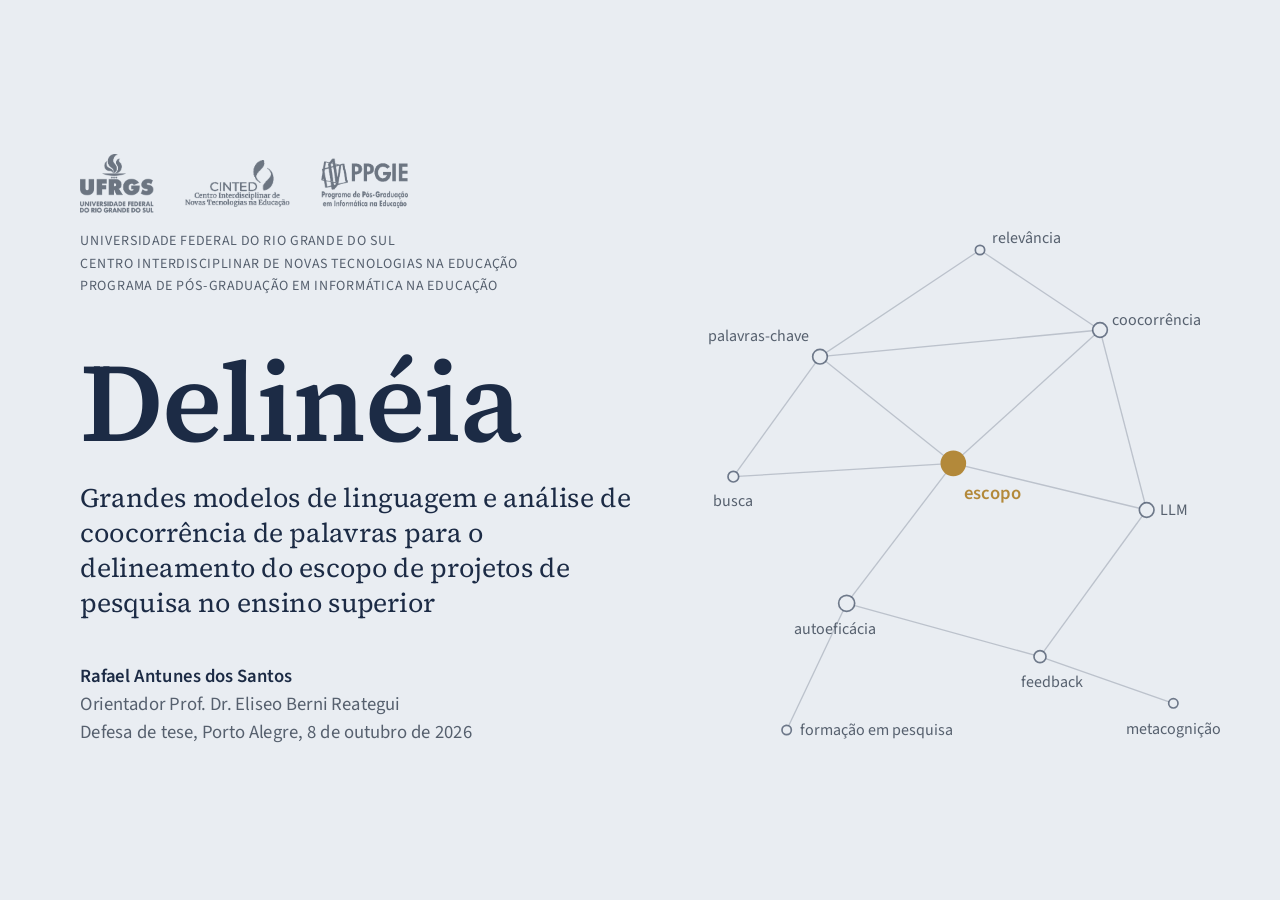
==== commit 0de2464e: "Considerações" ====
--- a/index.html
+++ b/index.html
@@ -1590,9 +1590,9 @@
       <p>Neste vídeo</p>
       <ol>
         <li data-t="1"><strong>Apresentação</strong><span>a barra lateral, com o sistema, a trilha e as tecnologias</span></li>
-        <li data-t="30"><strong>Abas</strong><span>Delineascópio, Interação, Histórico e Painel</span></li>
-        <li data-t="49"><strong>Formulário inicial</strong><span>tema, questão, palavras-chave, fontes de busca e segurança</span></li>
-        <li data-t="112"><strong>Processamento</strong><span>o relatório sendo gerado no HuggingFace</span></li>
+        <li data-t="20"><strong>Abas</strong><span>Delineascópio, Interação, Histórico e Painel</span></li>
+        <li data-t="33"><strong>Formulário inicial</strong><span>tema, questão, palavras-chave, fontes de busca e segurança</span></li>
+        <li data-t="72"><strong>Processamento</strong><span>o pedido do relatório e o aviso de espera</span></li>
       </ol>
     </div>
 
@@ -1631,8 +1631,8 @@
       <p>Neste vídeo</p>
       <ol>
         <li data-t="1"><strong>Grafo de tópicos</strong><span>a rede do OpenAlex, reduzida aos 9 tópicos mais centrais</span></li>
-        <li data-t="31"><strong>Glossário</strong><span>cada tópico explicado no contexto do projeto</span></li>
-        <li data-t="66"><strong>Seleção de tópicos</strong><span>o estudante escolhe os tópicos que delimitam o escopo</span></li>
+        <li data-t="21"><strong>Glossário</strong><span>cada tópico explicado no contexto do projeto</span></li>
+        <li data-t="44"><strong>Seleção de tópicos</strong><span>o estudante escolhe os tópicos que delimitam o escopo</span></li>
       </ol>
     </div>
 
@@ -1727,10 +1727,10 @@
       <p>Neste vídeo</p>
       <ol>
         <li data-t="1"><strong>A e B · Dados e avaliação</strong><span>o projeto declarado e o parecer sobre ele</span></li>
-        <li data-t="27"><strong>E · Interpretação do grafo</strong><span>clusters, conexões e lacunas</span></li>
-        <li data-t="38"><strong>C · Grafo de coocorrência</strong><span>os 9 tópicos centrais</span></li>
-        <li data-t="45"><strong>F · Palavras-chave</strong><span>sugestões com justificativa</span></li>
-        <li data-t="66"><strong>G · Chaves de busca</strong><span>ampla, focada e a original, e o PDF</span></li>
+        <li data-t="18"><strong>E · Interpretação do grafo</strong><span>clusters, conexões e lacunas</span></li>
+        <li data-t="25"><strong>C · Grafo de coocorrência</strong><span>os 9 tópicos centrais</span></li>
+        <li data-t="30"><strong>F · Palavras-chave</strong><span>sugestões com justificativa</span></li>
+        <li data-t="44"><strong>G · Chaves de busca</strong><span>ampla, focada e a original, e o PDF</span></li>
       </ol>
     </div>
 
@@ -1771,11 +1771,11 @@
       <p>Neste vídeo</p>
       <ol>
         <li data-t="1"><strong>Consentimento</strong><span>TCLE para os dados e para convites futuros</span></li>
-        <li data-t="24"><strong>Aceitação e recomendação</strong><span>TAM3, UTAUT, NPS e comentários</span></li>
-        <li data-t="55"><strong>Segurança final</strong><span>ao lado da resposta inicial</span></li>
-        <li data-t="70"><strong>Perfil e envio</strong><span>dados opcionais do respondente</span></li>
-        <li data-t="110"><strong>Conquistas</strong><span>os cinco distintivos e a música de recompensa</span></li>
-        <li data-t="162"><strong>Novo delineamento</strong><span>a trilha recomeça</span></li>
+        <li data-t="16"><strong>Aceitação e recomendação</strong><span>TAM3, UTAUT, NPS e comentários</span></li>
+        <li data-t="37"><strong>Segurança final</strong><span>ao lado da resposta inicial</span></li>
+        <li data-t="47"><strong>Perfil e envio</strong><span>dados opcionais do respondente</span></li>
+        <li data-t="73"><strong>Conquistas</strong><span>os cinco distintivos e a música de recompensa</span></li>
+        <li data-t="108"><strong>Novo delineamento</strong><span>a trilha recomeça</span></li>
       </ol>
     </div>
 
@@ -2352,6 +2352,307 @@
   </aside>
 </section>
 
+<!-- =====================================================================
+     SLIDE · CONSIDERAÇÕES À QUESTÃO DE PESQUISA (cap. 8)
+     Clique 1: a pergunta e a resposta. Clique 2: as três vias.
+     Clique 3: os objetivos alcançados.
+     ===================================================================== -->
+<section class="resposta" data-secao="Considerações finais">
+  <div class="quadro">
+
+    <div class="rotulo">Considerações à questão de pesquisa</div>
+
+    <div class="fragment" data-fragment-index="1">
+      <p class="pergunta-eco"><span>A pergunta</span>De que maneira a avaliação automatizada das definições preliminares de um projeto afeta a autoeficácia dos estudantes no delineamento de suas propostas de investigação?</p>
+      <blockquote>Atuando como um <b>andaime metacognitivo</b> dinâmico, que converte a opacidade da busca exploratória em um processo visual, inteligível e epistemologicamente gerenciável.</blockquote>
+    </div>
+
+    <div class="mecanismos fragment" data-fragment-index="2">
+      <p>Sem automatizar o pensamento, por três vias</p>
+      <div class="mecanismo">uma carga cognitiva adequada, em vez da delegação do esforço intelectual</div>
+      <div class="mecanismo">experiências de domínio e persuasão formativa, as fontes de Bandura</div>
+      <div class="mecanismo">o confronto das intuições com o mapa do campo e com o feedback da IA</div>
+    </div>
+
+    <div class="alcance fragment" data-fragment-index="3">
+      <span>Objetivos específicos alcançados</span>
+      <i><b>a</b>propor</i><i><b>b</b>implementar</i><i><b>c</b>avaliar</i><i><b>d</b>comparar</i><i><b>e</b>analisar</i>
+    </div>
+
+  </div>
+
+  <aside class="notes">
+    [1:15] Retomar a pergunta lida na introdução.
+    Clique 1. Ler a resposta, que é literal do capítulo 8.
+    Clique 2. O Delinéia não aumentou a confiança facilitando o trabalho, e
+    sim impondo a carga certa, oferecendo experiências de domínio e
+    confrontando as intuições do estudante.
+    Clique 3. Os cinco objetivos, alcançados como mostrado nos resultados.
+  </aside>
+</section>
+
+<!-- =====================================================================
+     SLIDE · CONTRIBUIÇÃO DA TESE (cap. 9)
+     Cliques 1 a 3: Informática, Educação e Ciência da Informação.
+     Clique 4: o que a tese entrega.
+     ===================================================================== -->
+<section class="contribuicao" data-secao="Considerações finais">
+  <div class="quadro">
+
+    <h2 class="afirmacao">A tese une Informática na Educação e Ciência da Informação em um artefato aberto e validado</h2>
+
+    <div class="evidencia">
+
+      <div class="areas">
+        <span class="fragment" data-fragment-index="1"><b>Informática na Educação</b></span>
+        <span class="fragment" data-fragment-index="3"><b>Ciência da Informação</b></span>
+      </div>
+
+      <div class="colunas-c">
+        <div class="coluna-c fragment" data-fragment-index="1">
+          <header><svg><use href="#icone-llm"></use></svg><h3>Informática</h3></header>
+          <p>Um pipeline em sete etapas, do OpenAlex à rede de coocorrência e à mediação por LLM</p>
+          <p>Uma interface calibrada pelo limite da memória de trabalho</p>
+          <p>Integração por API, grafos abertos e relatórios em PDF</p>
+          <p class="ref-c">Miller, 1956; Aria et al., 2024; Lai et al., 2025</p>
+        </div>
+        <div class="coluna-c fragment" data-fragment-index="2">
+          <header><svg viewBox="0 0 58 64" aria-hidden="true"><line x1="14" y1="6" x2="14" y2="58" stroke="#1C2B45" stroke-width="2.6"/><line x1="44" y1="6" x2="44" y2="58" stroke="#1C2B45" stroke-width="2.6"/><line x1="10" y1="12" x2="48" y2="12" stroke="#B3893A" stroke-width="3.4"/><line x1="10" y1="30" x2="48" y2="30" stroke="#1C2B45" stroke-width="2.6"/><line x1="10" y1="48" x2="48" y2="48" stroke="#1C2B45" stroke-width="2.6"/><line x1="14" y1="30" x2="44" y2="48" stroke="#9AA3B0" stroke-width="2"/><line x1="14" y1="12" x2="44" y2="30" stroke="#9AA3B0" stroke-width="2"/></svg><h3>Educação</h3></header>
+          <p>Uma trilha gamificada que atua como andaime metacognitivo</p>
+          <p>Experiências de domínio nas decisões de recorte e seleção</p>
+          <p>O feedback da IA como persuasão verbal estruturada</p>
+          <p class="ref-c">Bandura, 1986; 1997</p>
+        </div>
+        <div class="coluna-c fragment" data-fragment-index="3">
+          <header><svg><use href="#icone-coocorrencia"></use></svg><h3>Ciência da Informação</h3></header>
+          <p>A bibliometria levada ao microcontexto do pesquisador iniciante</p>
+          <p>A coocorrência e o conteúdo semântico, onde a RSL encontrou a lacuna</p>
+          <p>Kuhlthau e Wilson relidos na era da IA generativa, com a ilusão da ferramenta</p>
+          <p class="ref-c">Callon et al., 1983; Kuhlthau, 1991; Wilson, 2000</p>
+        </div>
+      </div>
+
+      <div class="entrega fragment" data-fragment-index="4">
+        <span>O que a tese entrega</span>
+        <p>Um <b>artefato aberto</b> e validado empiricamente, com um arcabouço teórico-prático para que o estudante transite da incerteza exploratória à construção <b>autônoma</b> do saber científico.</p>
+      </div>
+
+    </div>
+
+  </div>
+
+  <aside class="notes">
+    [1:15] A tese na intersecção de duas áreas.
+    Clique 1. Informática: o artefato e o seu pipeline.
+    Clique 2. Educação: a trilha como andaime, com as fontes de Bandura.
+    Clique 3. Ciência da Informação: a bibliometria a serviço do iniciante,
+    a lacuna da RSL e a ilusão da ferramenta.
+    Clique 4. O que a tese entrega.
+  </aside>
+</section>
+
+<!-- =====================================================================
+     SLIDE · LIMITAÇÕES E AGENDA DE PESQUISA (cap. 10)
+     Seis cliques: a cada um, uma linha da tabela (limitação e pesquisa
+     futura) e, à direita, o cartão da implicação, que troca no clique
+     seguinte.
+     ===================================================================== -->
+<section class="limitacoes" data-secao="Considerações finais">
+  <div class="quadro">
+
+    <h2 class="afirmacao">Cada limitação se converte em uma agenda de investigação</h2>
+
+    <div class="evidencia">
+
+      <div>
+        <div class="cab-lim"><span></span><span>Limitação</span><span></span><span>Pesquisa futura</span></div>
+
+        <div class="linha-lim fragment" data-fragment-index="1">
+          <svg viewBox="0 0 48 48" aria-hidden="true"><path d="M6 10h36v22H20l-9 8v-8H6z" fill="none" stroke="#1C2B45" stroke-width="2.4" stroke-linejoin="round"/><line x1="12" y1="18" x2="36" y2="18" stroke="#B3893A" stroke-width="2.4"/><line x1="12" y1="25" x2="28" y2="25" stroke="#1C2B45" stroke-width="2.2"/></svg>
+          <div class="lim"><strong>Sem a etapa qualitativa síncrona</strong><span>nenhum participante aceitou entrevistas, think aloud ou grupos focais</span></div>
+          <span class="seta-lim">→</span>
+          <div class="agenda">Observar a interação humano-IA em ato, com protocolos síncronos</div>
+        </div>
+
+        <div class="linha-lim fragment" data-fragment-index="2">
+          <svg viewBox="0 0 48 48" aria-hidden="true"><circle cx="12" cy="16" r="5" fill="none" stroke="#1C2B45" stroke-width="2.2"/><circle cx="24" cy="14" r="5" fill="#B3893A"/><circle cx="36" cy="16" r="5" fill="none" stroke="#1C2B45" stroke-width="2.2"/><path d="M4 38c0-7 4-11 8-11s8 4 8 11M16 36c0-7 4-11 8-11s8 4 8 11M28 38c0-7 4-11 8-11s8 4 8 11" fill="none" stroke="#1C2B45" stroke-width="2.2"/></svg>
+          <div class="lim"><strong>Amostra homogênea, por conveniência</strong><span>graduação, humanidades e biociências, sem letramento bibliométrico</span></div>
+          <span class="seta-lim">→</span>
+          <div class="agenda">Ampliar e estratificar a amostra, com outras áreas e a pós-graduação avançada</div>
+        </div>
+
+        <div class="linha-lim fragment" data-fragment-index="3">
+          <svg viewBox="0 0 48 48" aria-hidden="true"><rect x="6" y="20" width="12" height="20" fill="none" stroke="#1C2B45" stroke-width="2.4"/><rect x="28" y="10" width="12" height="30" fill="#B3893A"/><line x1="2" y1="42" x2="46" y2="42" stroke="#1C2B45" stroke-width="2.4"/><text x="12" y="16" font-size="9" text-anchor="middle" fill="#1C2B45" font-family="sans-serif">A</text><text x="34" y="7" font-size="9" text-anchor="middle" fill="#1C2B45" font-family="sans-serif">B</text></svg>
+          <div class="lim"><strong>Sem grupo de controle</strong><span>desenho pré-experimental, com pré e pós-teste num único grupo</span></div>
+          <span class="seta-lim">→</span>
+          <div class="agenda">Desenhos quase-experimentais, com grupos de comparação</div>
+        </div>
+
+        <div class="linha-lim fragment" data-fragment-index="4">
+          <svg viewBox="0 0 48 48" aria-hidden="true"><path d="M6 34a18 18 0 0 1 36 0" fill="none" stroke="#1C2B45" stroke-width="2.4"/><line x1="24" y1="34" x2="34" y2="20" stroke="#B3893A" stroke-width="3"/><circle cx="24" cy="34" r="3" fill="#1C2B45"/><line x1="6" y1="40" x2="42" y2="40" stroke="#1C2B45" stroke-width="2.2"/></svg>
+          <div class="lim"><strong>Medidas autodeclaradas</strong><span>sem aferição independente da precisão do escopo</span></div>
+          <span class="seta-lim">→</span>
+          <div class="agenda">Medidas de desempenho externas: pares especialistas, efetividade das chaves e projetos finais</div>
+        </div>
+
+        <div class="linha-lim fragment" data-fragment-index="5">
+          <svg viewBox="0 0 48 48" aria-hidden="true"><path d="M14 36h22a8 8 0 0 0 0-16a11 11 0 0 0-21-3a9 9 0 0 0-1 19z" fill="none" stroke="#1C2B45" stroke-width="2.4" stroke-linejoin="round"/><circle cx="26" cy="28" r="5" fill="#B3893A"/></svg>
+          <div class="lim"><strong>Dependência de uma API proprietária</strong><span>custo por estudante e respostas variáveis do modelo</span></div>
+          <span class="seta-lim">→</span>
+          <div class="agenda">Modelos de linguagem abertos e de execução local</div>
+        </div>
+
+        <div class="linha-lim fragment" data-fragment-index="6">
+          <svg viewBox="0 0 48 48" aria-hidden="true"><rect x="6" y="10" width="36" height="32" rx="2" fill="none" stroke="#1C2B45" stroke-width="2.4"/><line x1="6" y1="18" x2="42" y2="18" stroke="#1C2B45" stroke-width="2.2"/><line x1="15" y1="6" x2="15" y2="13" stroke="#1C2B45" stroke-width="2.4"/><line x1="33" y1="6" x2="33" y2="13" stroke="#1C2B45" stroke-width="2.4"/><path d="M14 30l6 5 12-11" fill="none" stroke="#B3893A" stroke-width="2.6"/></svg>
+          <div class="lim"><strong>Contexto único e momento único</strong><span>uma instituição e uma sessão, sem acompanhamento</span></div>
+          <span class="seta-lim">→</span>
+          <div class="agenda">Acompanhamento longitudinal dos projetos delineados, em outras instituições</div>
+        </div>
+      </div>
+
+      <div class="implicacoes">
+        <div class="implicacao fragment fade-in-then-out" data-fragment-index="1">
+          <p class="n-lim">Implicação · 1 de 6</p>
+          <p>A experiência foi captada <b>em retrospecto</b>, e não em ato. As conclusões qualitativas repousam numa base interpretativa mais estreita.</p>
+        </div>
+        <div class="implicacao fragment fade-in-then-out" data-fragment-index="2">
+          <p class="n-lim">Implicação · 2 de 6</p>
+          <p>Os achados descrevem com solidez o <b>pesquisador iniciante</b>. Transpô-los para outros perfis e áreas exige cautela.</p>
+        </div>
+        <div class="implicacao fragment fade-in-then-out" data-fragment-index="3">
+          <p class="n-lim">Implicação · 3 de 6</p>
+          <p>Há uma <b>associação consistente</b> entre o uso do artefato e a segurança, sem causalidade estrita.</p>
+        </div>
+        <div class="implicacao fragment fade-in-then-out" data-fragment-index="4">
+          <p class="n-lim">Implicação · 4 de 6</p>
+          <p>A calibração da autoeficácia não pôde ser confrontada com a <b>competência real</b>. O ganho de precisão permanece parcial.</p>
+        </div>
+        <div class="implicacao fragment fade-in-then-out" data-fragment-index="5">
+          <p class="n-lim">Implicação · 5 de 6</p>
+          <p>O custo recorrente pode comprometer a <b>equidade de acesso</b> que o próprio artefato busca promover.</p>
+        </div>
+        <div class="implicacao fragment fade-in-then-out" data-fragment-index="6">
+          <p class="n-lim">Implicação · 6 de 6</p>
+          <p>A aceitação medida é <b>situada e imediata</b>, e não um padrão de uso consolidado ao longo da pesquisa.</p>
+        </div>
+      </div>
+
+    </div>
+
+  </div>
+
+  <aside class="notes">
+    [1:45] Seis ordens de limitação, cada uma já convertida em agenda.
+    1. Ninguém aceitou a etapa síncrona: experiência em retrospecto.
+    2. Amostra de iniciantes: solidez para esse perfil, cautela para outros.
+    3. Sem grupo de controle: associação, e não causalidade.
+    4. Autorrelato: a calibração ainda precisa de uma medida externa.
+    5. API proprietária: a tensão com a equidade de acesso.
+    6. Um contexto e um momento: falta o acompanhamento longitudinal.
+  </aside>
+</section>
+
+<!-- =====================================================================
+     SLIDE · CONSIDERAÇÕES FINAIS (cap. 11)
+     Clique 1: a aposta da tese. Clique 2: a travessia de 1552.
+     Clique 3: ciência aberta. Clique 4: a última frase da tese.
+     ===================================================================== -->
+<section class="consideracoes" data-secao="Considerações finais">
+  <div class="quadro">
+
+    <div class="rotulo">Considerações finais</div>
+
+    <div class="corpo-fim">
+
+      <div>
+        <div class="fragment" data-fragment-index="1">
+          <blockquote>A melhor tecnologia educacional não é aquela que reduz ao máximo o esforço cognitivo, mas a que <b>dosa a fricção exata</b> para que a aprendizagem aconteça.</blockquote>
+          <p class="fonte-fim">Capítulo 11</p>
+        </div>
+
+        <div class="travessia fragment" data-fragment-index="2">
+          <svg viewBox="0 0 210 150" aria-hidden="true">
+            <path d="M30 98 L180 98 L160 122 L52 122 Z"/>
+            <line x1="104" y1="98" x2="104" y2="18"/>
+            <path d="M104 24 C130 34 136 58 104 74"/>
+            <path d="M104 40 C80 50 76 72 104 84"/>
+            <line x1="104" y1="18" x2="122" y2="22"/>
+            <path class="onda" d="M10 134 C30 128 50 140 70 134 S110 128 130 134 S170 140 200 134"/>
+          </svg>
+          <p><span>Em 1552</span>o delineamento era o esboço para reparar um navio e prepará-lo para a travessia. Nesta tese, tornou-se o esboço para reparar a confiança do estudante-pesquisador.</p>
+        </div>
+      </div>
+
+      <div class="aberta fragment" data-fragment-index="3">
+        <p>Ciência aberta</p>
+        <div class="item-aberto"><strong>O sistema</strong><span>em uso, aberto a qualquer estudante<br><em>https://rafaelantunes123-delineia.hf.space</em></span></div>
+        <div class="item-aberto"><strong>O código</strong><span>aberto, com os prompts documentados<br><em>https://github.com/rderafa-rgb/Delineia</em></span></div>
+        <div class="item-aberto"><strong>Os dados</strong><span>em processo de depósito no <em>DepositaDados</em>, do Ibict</span></div>
+      </div>
+
+    </div>
+
+    <p class="encerramento fragment" data-fragment-index="4">“É com esse convite à travessia, e não com a pretensão de tê-la concluído, que se encerra este trabalho.”</p>
+
+  </div>
+
+  <aside class="notes">
+    [1:15] O fecho, na voz do capítulo 11.
+    Clique 1. A aposta: dosar a fricção, e não eliminar o esforço.
+    Clique 2. Voltar ao prólogo: o delineamento de 1552, o esboço para
+    reparar um navio. Aqui, para reparar a confiança.
+    Clique 3. Tudo aberto: o sistema, o código e, em breve, os dados
+    no DepositaDados.
+    Clique 4. Ler a última frase da tese, devagar.
+  </aside>
+</section>
+
+<!-- =====================================================================
+     SLIDE · AGRADECIMENTOS E CRÉDITO FINAL
+     Tudo visível na entrada. Um único clique toca o vídeo de crédito,
+     em repetição, durante a passagem da palavra à banca.
+     Arquivo do vídeo: midia/videos/05-creditos.mp4
+     ===================================================================== -->
+<section class="agradecimentos" data-background-color="#E9EDF2" data-rodape="nao">
+  <div class="quadro">
+
+    <h2 class="obrigado">Obrigado</h2>
+
+    <ul class="lista-agr">
+      <li><strong>Ao Prof. Dr. Eliseo Berni Reategui</strong><span>pela orientação</span></li>
+      <li><strong>À banca</strong><span>pela leitura atenta</span></li>
+      <li><strong>Ao GTech.Edu/UFRGS</strong><span>aprendi a ter responsabilidade</span></li>
+      <li><strong>Aos colegas e professores do PPGIE</strong><span>aprendi a aprender</span></li>
+      <li><strong>À minha família</strong><span>aprendi a sentir saudade</span></li>
+      <li><strong>À CAPES, pela bolsa</strong><span>aprendi a estudar e ser pago para isto</span></li>
+    </ul>
+
+    <div class="janela-video">
+      <video src="midia/videos/05-creditos.mp4" poster="midia/imagens/poster-delineia.jpg"
+             preload="auto" muted playsinline loop></video>
+    </div>
+    <p class="creditos-video fragment" data-fragment-index="1">Delinéia · Interação, Histórico e Painel</p>
+
+    <div class="institucional">
+      <div class="logos">
+        <img src="midia/logos/ufrgs.png" alt="UFRGS" style="height: 66px">
+        <img src="midia/logos/cinted.png" alt="CINTED" style="height: 52px">
+        <img src="midia/logos/ppgie.png" alt="PPGIE" style="height: 56px">
+      </div>
+      <p class="capes">O presente trabalho foi realizado com apoio da Coordenação de Aperfeiçoamento de Pessoal de Nível Superior - Brasil (CAPES) – Código de Financiamento 001.</p>
+    </div>
+
+    <!-- Gatilho invisível: o clique toca o vídeo, em repetição -->
+    <span class="gatilho fragment" data-fragment-index="1" data-video-acao="tocar"></span>
+
+  </div>
+
+  <aside class="notes">
+    Agradecer e passar a palavra ao Prof. Eliseo.
+    Um clique: o vídeo de crédito começa e fica em repetição.
+  </aside>
+</section>
+
 </div>
 </div>
 
--- a/css/tema.css
+++ b/css/tema.css
@@ -1692,4 +1692,170 @@
 .discussao .dialogo .sistemas { display: flex; flex-wrap: wrap; gap: 6px; margin-bottom: 10px; }
 .discussao .dialogo .sistemas i {
   font-style: normal; font-size: 16px; color: #4A5870; background: #fff; border: 1px solid #B7BFCA; padding: 2px 8px;
-}+}
+
+/* ---------- 8a. Considerações à questão de pesquisa ----------------- */
+.resposta .quadro { display: block; padding-top: 72px; }
+.resposta .rotulo {
+  font-family: var(--serifa); font-weight: 600; font-size: 58px; line-height: 1.1;
+  color: var(--tinta); margin-bottom: 44px;
+}
+.resposta .pergunta-eco {
+  font-family: var(--serifa); font-size: 28px; line-height: 1.4; color: var(--grafite);
+  max-width: 1500px; margin: 0 0 30px;
+}
+.resposta .pergunta-eco span { font-family: var(--sem-serifa); font-size: 20px; display: block; margin-bottom: 4px; }
+.resposta blockquote {
+  margin: 0; max-width: 1560px;
+  padding-left: 40px; border-left: 6px solid var(--ouro);
+  font-family: var(--serifa); font-size: 48px; line-height: 1.3; color: var(--tinta);
+}
+.resposta blockquote b { font-weight: 600; color: var(--ouro); }
+
+/* Como: os três mecanismos */
+.resposta .mecanismos { display: grid; grid-template-columns: repeat(3, 1fr); column-gap: 44px; margin-top: 62px; }
+.resposta .mecanismos > p { grid-column: 1 / -1; font-size: 20px; color: var(--grafite); margin: 0 0 12px; }
+.resposta .mecanismo { border-top: 3px solid var(--tinta); padding-top: 14px; font-size: 27px; line-height: 1.35; color: var(--tinta); }
+
+/* Os cinco objetivos alcançados */
+.resposta .alcance { display: flex; align-items: center; gap: 18px; margin-top: 58px; flex-wrap: wrap; }
+.resposta .alcance > span { font-size: 20px; color: var(--grafite); margin-right: 6px; }
+.resposta .alcance i {
+  font-style: normal; font-size: 24px; color: var(--tinta);
+  border: 1px solid var(--nevoa); background: #fff; padding: 8px 18px;
+}
+.resposta .alcance i b { font-family: var(--serifa); color: var(--ouro); margin-right: 8px; }
+
+/* ---------- 8b. Contribuição da tese (cap. 9) ----------------------- */
+.contribuicao .evidencia { padding-top: 40px; }
+.contribuicao .areas { display: grid; grid-template-columns: 2fr 1fr; column-gap: 34px; margin-bottom: 12px; }
+.contribuicao .areas span {
+  font-size: 20px; color: var(--grafite); padding-bottom: 8px; border-bottom: 2px solid var(--nevoa);
+}
+.contribuicao .areas span b { font-family: var(--serifa); font-size: 24px; color: var(--tinta); margin-right: 8px; }
+.contribuicao .colunas-c { display: grid; grid-template-columns: repeat(3, 1fr); column-gap: 34px; }
+.contribuicao .coluna-c { border-top: 4px solid var(--tinta); padding-top: 16px; }
+.contribuicao .coluna-c header { display: flex; align-items: center; gap: 14px; margin-bottom: 10px; }
+.contribuicao .coluna-c header svg { width: 46px; height: 46px; flex: none; }
+.contribuicao .coluna-c h3 { font-family: var(--serifa); font-weight: 600; font-size: 30px; color: var(--tinta); margin: 0; }
+.contribuicao .coluna-c p {
+  font-size: 23px; line-height: 1.36; color: var(--tinta); margin: 0;
+  padding: 10px 0; border-top: 1px solid rgba(213, 218, 225, .7);
+}
+.contribuicao .coluna-c p:first-of-type { border-top: none; }
+.contribuicao .coluna-c .ref-c { font-size: 18px; color: var(--grafite); border-top: none; padding-top: 6px; }
+.contribuicao .entrega {
+  margin-top: 36px;
+  display: grid; grid-template-columns: 140px 1fr; column-gap: 30px; align-items: center;
+  background: var(--noite); color: var(--papel);
+  border-left: 6px solid #C9A45C;
+  padding: 24px 34px;
+}
+.contribuicao .entrega span { font-size: 20px; color: rgba(247,247,244,.7); }
+.contribuicao .entrega p { font-family: var(--serifa); font-size: 28px; line-height: 1.36; margin: 0; }
+.contribuicao .entrega p b { color: #C9A45C; font-weight: 600; }
+
+/* ---------- 8c. Limitações e agenda de pesquisa (cap. 10) ----------- */
+.limitacoes .evidencia {
+  display: grid;
+  grid-template-columns: 1fr 420px;
+  column-gap: 46px;
+  padding-top: 36px;
+  align-items: start;
+}
+.limitacoes .cab-lim, .limitacoes .linha-lim {
+  display: grid;
+  grid-template-columns: 52px 1fr 34px 1fr;
+  column-gap: 16px;
+  align-items: center;
+}
+.limitacoes .cab-lim { font-size: 20px; color: var(--grafite); padding-bottom: 8px; border-bottom: 1px solid var(--nevoa); }
+.limitacoes .linha-lim { min-height: 106px; border-bottom: 1px solid rgba(213, 218, 225, .7); }
+.limitacoes .linha-lim svg { width: 44px; height: 44px; }
+.limitacoes .lim strong { display: block; font-family: var(--serifa); font-weight: 600; font-size: 26px; line-height: 1.15; color: var(--tinta); }
+.limitacoes .lim span { font-size: 19px; line-height: 1.3; color: var(--grafite); }
+.limitacoes .seta-lim { font-size: 28px; color: var(--ouro); text-align: center; }
+.limitacoes .agenda { font-size: 23px; line-height: 1.32; color: var(--tinta); }
+
+/* Implicações: um cartão por vez, no mesmo lugar */
+.limitacoes .implicacoes { position: relative; height: 420px; margin-top: 40px; }
+.limitacoes .implicacao {
+  position: absolute; inset: 0 0 auto 0;
+  background: var(--noite); color: var(--papel);
+  border-top: 5px solid #C9A45C;
+  padding: 26px 30px 30px;
+}
+.limitacoes .implicacao p { font-family: var(--serifa); font-size: 27px; line-height: 1.38; margin: 0; }
+.limitacoes .implicacao p.n-lim {
+  font-family: var(--sem-serifa); font-size: 19px; line-height: 1.3; color: rgba(247,247,244,.7);
+  margin: 0 0 14px; padding-bottom: 8px; border-bottom: 1px solid rgba(247,247,244,.2);
+}
+.limitacoes .implicacao p b { color: #C9A45C; font-weight: 600; }
+
+/* ---------- 8d. Considerações finais (cap. 11) ---------------------- */
+.consideracoes .quadro { display: block; padding-top: 72px; }
+.consideracoes .rotulo {
+  font-family: var(--serifa); font-weight: 600; font-size: 58px; line-height: 1.1;
+  color: var(--tinta); margin-bottom: 56px;
+}
+.consideracoes .corpo-fim { display: grid; grid-template-columns: 1fr 540px; column-gap: 70px; align-items: start; }
+.consideracoes blockquote {
+  margin: 0; padding-left: 38px; border-left: 6px solid var(--ouro);
+  font-family: var(--serifa); font-size: 46px; line-height: 1.32; color: var(--tinta);
+}
+.consideracoes blockquote b { font-weight: 600; color: var(--ouro); }
+.consideracoes .fonte-fim { font-size: 19px; color: var(--grafite); margin: 12px 0 0 44px; }
+
+/* O esboço do navio: 1552 */
+.consideracoes .travessia { display: grid; grid-template-columns: 250px 1fr; column-gap: 40px; align-items: center; margin-top: 70px; }
+.consideracoes .travessia svg { width: 250px; height: 180px; }
+.consideracoes .travessia svg path, .consideracoes .travessia svg line { fill: none; stroke: var(--ouro); stroke-width: 2.2; stroke-linecap: round; stroke-linejoin: round; }
+.consideracoes .travessia svg .onda { stroke: #B7BFCA; stroke-dasharray: 6 6; }
+.consideracoes .travessia p { font-family: var(--serifa); font-size: 30px; line-height: 1.4; color: var(--tinta); margin: 0; }
+.consideracoes .travessia p span { font-family: var(--sem-serifa); font-size: 19px; color: var(--grafite); display: block; margin-bottom: 6px; }
+
+/* Ciência aberta */
+.consideracoes .aberta {
+  background: var(--noite); color: var(--papel);
+  border-top: 5px solid #C9A45C;
+  padding: 28px 32px 30px;
+}
+.consideracoes .aberta > p { font-size: 20px; color: rgba(247,247,244,.7); margin: 0 0 6px; padding-bottom: 8px; border-bottom: 1px solid rgba(247,247,244,.2); }
+.consideracoes .item-aberto { padding: 20px 0; border-bottom: 1px solid rgba(247,247,244,.14); }
+.consideracoes .item-aberto:last-child { border-bottom: none; padding-bottom: 0; }
+.consideracoes .item-aberto strong { display: block; font-family: var(--serifa); font-weight: 600; font-size: 30px; color: var(--papel); }
+.consideracoes .item-aberto span { font-size: 21px; line-height: 1.35; color: rgba(247,247,244,.82); word-break: break-word; }
+.consideracoes .item-aberto em { font-style: normal; color: #C9A45C; }
+
+.consideracoes .encerramento {
+  margin-top: 70px; font-family: var(--serifa); font-style: italic;
+  font-size: 30px; line-height: 1.4; color: var(--grafite); max-width: 1500px;
+}
+
+/* ---------- 8e. Agradecimentos e crédito final ---------------------- */
+.agradecimentos .quadro { display: block; padding-top: 96px; }
+.agradecimentos .obrigado {
+  font-family: var(--serifa); font-weight: 600; font-size: 150px; line-height: 1;
+  letter-spacing: -0.01em; color: var(--tinta); margin: 0 0 46px;
+}
+.agradecimentos .lista-agr { list-style: none; margin: 0; padding: 0; width: 760px; }
+.agradecimentos .lista-agr li {
+  display: grid; grid-template-columns: 1fr auto; column-gap: 20px; align-items: baseline;
+  padding: 15px 0; border-bottom: 1px solid rgba(86, 96, 110, .18);
+}
+.agradecimentos .lista-agr strong { font-family: var(--serifa); font-weight: 600; font-size: 27px; color: var(--tinta); }
+.agradecimentos .lista-agr span { font-family: var(--serifa); font-style: italic; font-size: 21px; color: var(--grafite); }
+
+/* O vídeo de crédito final, à direita */
+.agradecimentos .janela-video { left: 960px; top: 120px; width: 840px; height: 473px; background: #E9EDF2; box-shadow: 0 0 0 1px rgba(86, 96, 110, .25); }
+.agradecimentos .creditos-video { position: absolute; left: 960px; top: 606px; width: 840px; font-size: 20px; color: var(--grafite); }
+
+/* Rodapé institucional: logotipos e a frase obrigatória da CAPES */
+.agradecimentos .institucional {
+  position: absolute; left: var(--margem); right: var(--margem); bottom: 64px;
+  display: grid; grid-template-columns: auto 1fr; column-gap: 50px; align-items: center;
+  padding-top: 22px; border-top: 1px solid rgba(86, 96, 110, .25);
+}
+.agradecimentos .institucional .logos { display: flex; align-items: center; gap: 36px; }
+.agradecimentos .institucional .logos img { width: auto; opacity: .85; }
+.agradecimentos .capes { font-size: 18px; line-height: 1.4; color: var(--grafite); margin: 0; text-wrap: balance; }
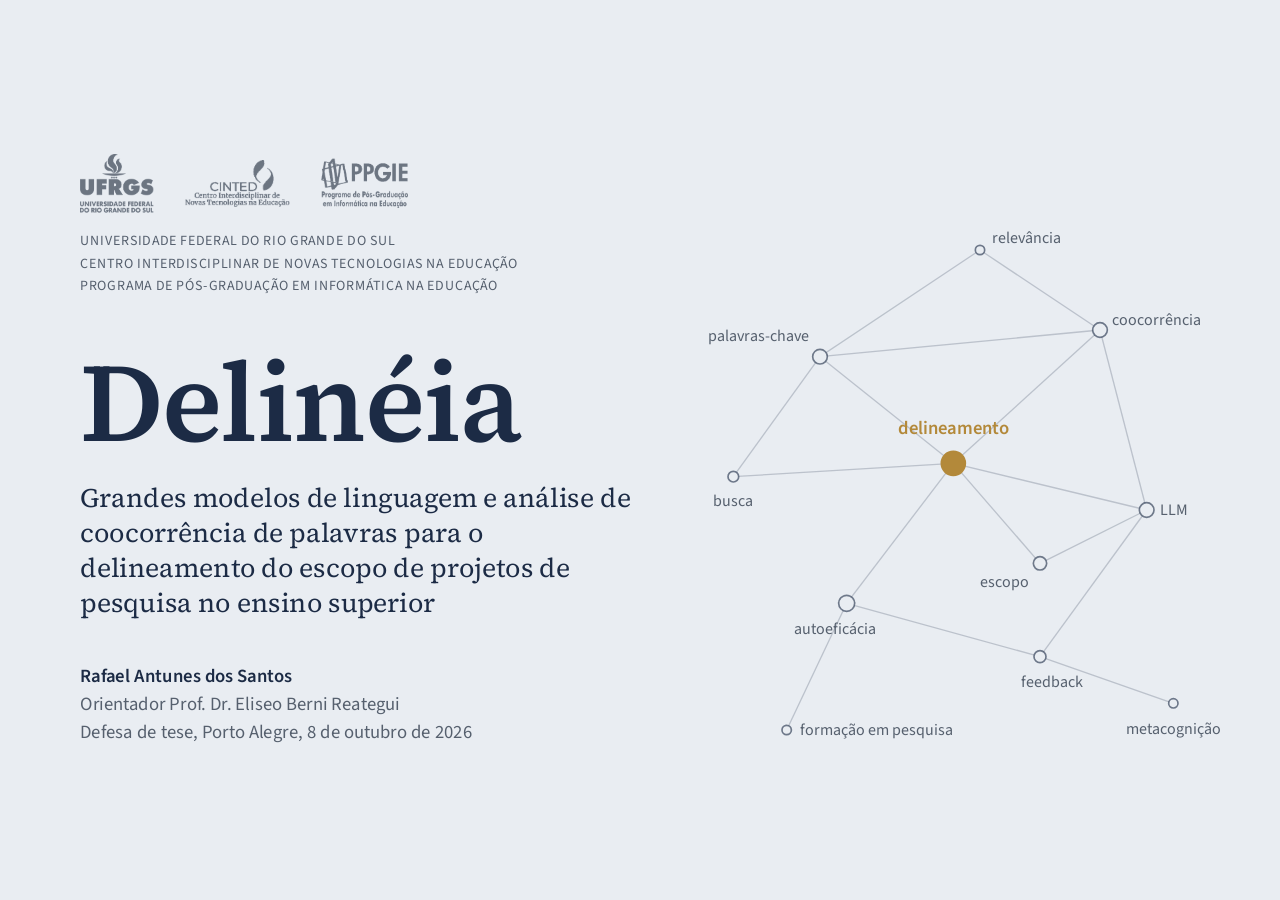
==== commit 33cf6b25: "DELINEAMENTO" ====
--- a/index.html
+++ b/index.html
@@ -88,6 +88,8 @@
         <line class="aresta" x1="560" y1="720" x2="760" y2="790"/>
         <line class="aresta" x1="650" y1="230" x2="720" y2="500"/>
         <line class="aresta" x1="230" y1="270" x2="470" y2="110"/>
+        <line class="aresta" x1="430" y1="430" x2="560" y2="580"/>
+        <line class="aresta" x1="560" y1="580" x2="720" y2="500"/>
       </g>
       <circle class="no" cx="230" cy="270" r="11"/>
       <circle class="no" cx="650" cy="230" r="11"/>
@@ -98,6 +100,7 @@
       <circle class="no" cx="180" cy="830" r="7"/>
       <circle class="no" cx="470" cy="110" r="7"/>
       <circle class="no" cx="760" cy="790" r="7"/>
+      <circle class="no" cx="560" cy="580" r="10"/>
       <circle class="no central" cx="430" cy="430" r="18"/>
 
       <text x="214" y="246" text-anchor="end">palavras-chave</text>
@@ -109,7 +112,8 @@
       <text x="200" y="838">formação em pesquisa</text>
       <text x="488" y="100">relevância</text>
       <text x="760" y="836" text-anchor="middle">metacognição</text>
-      <text class="central" x="446" y="484">escopo</text>
+      <text x="544" y="616" text-anchor="end">escopo</text>
+      <text class="central" x="430" y="386" text-anchor="middle">delineamento</text>
     </svg>
 
   </div>
@@ -119,126 +123,6 @@
     Enquanto o mapa se desenha, dizer que a imagem é um grafo de coocorrência
     montado com os termos da própria tese, e que esse tipo de mapa vai
     acompanhar toda a apresentação.
-  </aside>
-</section>
-
-<!-- =====================================================================
-     SLIDE 2 · SUMÁRIO
-     A lista acompanha a trilha do rodapé. A cada clique, uma seção acende
-     em dourado e o seu detalhamento aparece à direita, sumindo no clique
-     seguinte. Oito cliques no total.
-     ===================================================================== -->
-<section class="sumario" data-secao="Sumário">
-  <div class="quadro">
-
-    <div class="rotulo">Sumário</div>
-
-    <div class="corpo">
-      <ol>
-        <li class="sumario-item fragment" data-fragment-index="1"><span class="traco"></span><span class="num">01</span><span class="nome">Introdução</span></li>
-        <li class="sumario-item fragment" data-fragment-index="2"><span class="traco"></span><span class="num">02</span><span class="nome">Revisão de literatura</span></li>
-        <li class="sumario-item fragment" data-fragment-index="3"><span class="traco"></span><span class="num">03</span><span class="nome">Revisão sistemática de literatura</span></li>
-        <li class="sumario-item fragment" data-fragment-index="4"><span class="traco"></span><span class="num">04</span><span class="nome">Estado da arte</span></li>
-        <li class="sumario-item fragment" data-fragment-index="5"><span class="traco"></span><span class="num">05</span><span class="nome">Metodologia</span></li>
-        <li class="sumario-item fragment" data-fragment-index="6"><span class="traco"></span><span class="num">06</span><span class="nome">Delinéia</span></li>
-        <li class="sumario-item fragment" data-fragment-index="7"><span class="traco"></span><span class="num">07</span><span class="nome">Resultados</span></li>
-        <li class="sumario-item fragment" data-fragment-index="8"><span class="traco"></span><span class="num">08</span><span class="nome">Discussão</span></li>
-        <li class="sumario-item fragment" data-fragment-index="9"><span class="traco"></span><span class="num">09</span><span class="nome">Considerações finais</span></li>
-      </ol>
-
-      <div class="painel">
-        <div class="detalhe abertura-sumario fragment fade-out" data-fragment-index="1">
-          <p>O percurso segue a estrutura da tese, da pergunta que motivou a pesquisa até as respostas que ela alcançou.</p>
-        </div>
-        <div class="detalhe fragment fade-in-then-out" data-fragment-index="1">
-          <h3>Introdução</h3>
-          <ul>
-            <li>Tema, contexto e justificativa</li>
-            <li>Questão de pesquisa e objetivos</li>
-            <li>Definição operacional de termos</li>
-            <li>Plano de trabalho</li>
-          </ul>
-        </div>
-
-        <div class="detalhe fragment fade-in-then-out" data-fragment-index="2">
-          <h3>Revisão de literatura</h3>
-          <ul>
-            <li>Formação em pesquisa e delineamento do escopo</li>
-            <li>Escrita, comportamento informacional, busca exploratória e autoeficácia</li>
-            <li>LLMs, interação humano-IA, coocorrência e aceitação de tecnologia</li>
-          </ul>
-        </div>
-
-        <div class="detalhe fragment fade-in-then-out" data-fragment-index="3">
-          <h3>Revisão sistemática de literatura</h3>
-          <ul>
-            <li>Busca em camadas comparativas</li>
-            <li>Seleção segundo o PRISMA 2020</li>
-            <li>A lacuna no ensino da análise de coocorrência</li>
-          </ul>
-        </div>
-
-        <div class="detalhe fragment fade-in-then-out" data-fragment-index="4">
-          <h3>Estado da arte</h3>
-          <ul>
-            <li>Sistemas de exploração, síntese e desenho de pesquisa</li>
-            <li>Ferramentas, modelos e plataformas de base</li>
-          </ul>
-        </div>
-
-        <div class="detalhe fragment fade-in-then-out" data-fragment-index="5">
-          <h3>Metodologia</h3>
-          <ul>
-            <li>Design Science Research</li>
-            <li>Estudos preliminares</li>
-            <li>Arquitetura do Delinéia</li>
-            <li>Estudo final e avaliação</li>
-          </ul>
-        </div>
-
-        <div class="detalhe fragment fade-in-then-out" data-fragment-index="6">
-          <h3>Delinéia</h3>
-          <ul>
-            <li>A trilha de aprendizagem</li>
-            <li>O relatório de delineamento</li>
-            <li>Demonstração com um projeto fictício</li>
-          </ul>
-        </div>
-
-        <div class="detalhe fragment fade-in-then-out" data-fragment-index="7">
-          <h3>Resultados</h3>
-          <ul>
-            <li>Perfil e comportamento informacional da amostra</li>
-            <li>Evolução da autoeficácia</li>
-            <li>Avaliação quantitativa e qualitativa</li>
-            <li>Comparação entre Scopus e OpenAlex</li>
-          </ul>
-        </div>
-
-        <div class="detalhe fragment fade-in-then-out" data-fragment-index="8">
-          <h3>Discussão</h3>
-          <ul>
-            <li>Os cinco construtos da tese</li>
-            <li>Convergências e tensões com o estado da arte</li>
-          </ul>
-        </div>
-
-        <div class="detalhe fragment fade-in-then-out" data-fragment-index="9">
-          <h3>Considerações finais</h3>
-          <ul>
-            <li>Resposta à questão de pesquisa</li>
-            <li>Contribuição da tese</li>
-            <li>Limitações e pesquisas futuras</li>
-          </ul>
-        </div>
-      </div>
-    </div>
-
-  </div>
-
-  <aside class="notes">
-    [1:00] Um clique por seção, sem ler os detalhes, só nomeando o percurso.
-    O rodapé de cada slide repete esta trilha, com a seção atual em dourado.
   </aside>
 </section>
 
@@ -927,7 +811,7 @@
 
 <!-- =====================================================================
      SLIDE 12 · REVISÃO DE LITERATURA · BASES TECNOLÓGICAS (R3)
-     Seções 2.3 a 2.6, um quadrante por clique, no sentido horário,
+     Seções 2.3 a 2.6, um quadrante por clique, em ordem de leitura,
      na mesma posição que ocupam na órbita externa do slide de abertura.
      ===================================================================== -->
 <section class="bases" data-secao="Revisão de literatura">
@@ -1000,7 +884,7 @@
   </div>
 
   <aside class="notes">
-    [2:30] As quatro bases tecnológicas, no sentido horário, na mesma posição
+    [2:30] As quatro bases tecnológicas, em ordem de leitura, na mesma posição
     que ocupavam na órbita do slide de abertura.
     Clique 1. LLMs extraem informação, mas alucinam. Por isso o Delinéia
     restringe o espaço de busca aos tópicos do OpenAlex.
@@ -1404,7 +1288,7 @@
           <ul>
             <li>86 estudantes de graduação e pós-graduação, por conveniência</li>
             <li>convite pelas disciplinas de metodologia da pesquisa</li>
-            <li>TCLE na própria plataforma, conforme a LGPD</li>
+            <li>TCLE na própria plataforma</li>
           </ul>
         </div>
 
@@ -1667,7 +1551,7 @@
       <div class="figura-relatorio">
         <img class="ampliavel" src="midia/imagens/figura16-relatorio.png" alt="Figura 16"
              data-nome="Estrutura do relatório final de delineamento do escopo" data-ref="Figura 16 · Dados da pesquisa">
-        <p>Figura 16, clique para ampliar</p>
+        <p>Figura 16</p>
       </div>
 
       <div>
@@ -2418,7 +2302,7 @@
         </div>
         <div class="coluna-c fragment" data-fragment-index="2">
           <header><svg viewBox="0 0 58 64" aria-hidden="true"><line x1="14" y1="6" x2="14" y2="58" stroke="#1C2B45" stroke-width="2.6"/><line x1="44" y1="6" x2="44" y2="58" stroke="#1C2B45" stroke-width="2.6"/><line x1="10" y1="12" x2="48" y2="12" stroke="#B3893A" stroke-width="3.4"/><line x1="10" y1="30" x2="48" y2="30" stroke="#1C2B45" stroke-width="2.6"/><line x1="10" y1="48" x2="48" y2="48" stroke="#1C2B45" stroke-width="2.6"/><line x1="14" y1="30" x2="44" y2="48" stroke="#9AA3B0" stroke-width="2"/><line x1="14" y1="12" x2="44" y2="30" stroke="#9AA3B0" stroke-width="2"/></svg><h3>Educação</h3></header>
-          <p>Uma trilha gamificada que atua como andaime metacognitivo</p>
+          <p>Uma trilha de aprendizagem que atua como andaime metacognitivo</p>
           <p>Experiências de domínio nas decisões de recorte e seleção</p>
           <p>O feedback da IA como persuasão verbal estruturada</p>
           <p class="ref-c">Bandura, 1986; 1997</p>
@@ -2452,103 +2336,90 @@
 </section>
 
 <!-- =====================================================================
-     SLIDE · LIMITAÇÕES E AGENDA DE PESQUISA (cap. 10)
-     Seis cliques: a cada um, uma linha da tabela (limitação e pesquisa
-     futura) e, à direita, o cartão da implicação, que troca no clique
-     seguinte.
-     ===================================================================== -->
-<section class="limitacoes" data-secao="Considerações finais">
-  <div class="quadro">
-
-    <h2 class="afirmacao">Cada limitação se converte em uma agenda de investigação</h2>
+     SLIDE · AGENDA DE PESQUISA FUTURA (cap. 10)
+     Seis cliques: a cada um, uma direção de pesquisa à esquerda e, à
+     direita, o cartão com o que ela permitiria avançar.
+     ===================================================================== -->
+<section class="futuro" data-secao="Considerações finais">
+  <div class="quadro">
+
+    <h2 class="afirmacao">A tese abre seis caminhos para a investigação futura</h2>
 
     <div class="evidencia">
 
       <div>
-        <div class="cab-lim"><span></span><span>Limitação</span><span></span><span>Pesquisa futura</span></div>
-
-        <div class="linha-lim fragment" data-fragment-index="1">
+        <div class="cab-fut">Pesquisa futura</div>
+
+        <div class="linha-fut fragment" data-fragment-index="1">
           <svg viewBox="0 0 48 48" aria-hidden="true"><path d="M6 10h36v22H20l-9 8v-8H6z" fill="none" stroke="#1C2B45" stroke-width="2.4" stroke-linejoin="round"/><line x1="12" y1="18" x2="36" y2="18" stroke="#B3893A" stroke-width="2.4"/><line x1="12" y1="25" x2="28" y2="25" stroke="#1C2B45" stroke-width="2.2"/></svg>
-          <div class="lim"><strong>Sem a etapa qualitativa síncrona</strong><span>nenhum participante aceitou entrevistas, think aloud ou grupos focais</span></div>
-          <span class="seta-lim">→</span>
-          <div class="agenda">Observar a interação humano-IA em ato, com protocolos síncronos</div>
-        </div>
-
-        <div class="linha-lim fragment" data-fragment-index="2">
+          <div><strong>Observar a interação em ato</strong><span>protocolos síncronos, como think aloud e grupos focais</span></div>
+        </div>
+
+        <div class="linha-fut fragment" data-fragment-index="2">
           <svg viewBox="0 0 48 48" aria-hidden="true"><circle cx="12" cy="16" r="5" fill="none" stroke="#1C2B45" stroke-width="2.2"/><circle cx="24" cy="14" r="5" fill="#B3893A"/><circle cx="36" cy="16" r="5" fill="none" stroke="#1C2B45" stroke-width="2.2"/><path d="M4 38c0-7 4-11 8-11s8 4 8 11M16 36c0-7 4-11 8-11s8 4 8 11M28 38c0-7 4-11 8-11s8 4 8 11" fill="none" stroke="#1C2B45" stroke-width="2.2"/></svg>
-          <div class="lim"><strong>Amostra homogênea, por conveniência</strong><span>graduação, humanidades e biociências, sem letramento bibliométrico</span></div>
-          <span class="seta-lim">→</span>
-          <div class="agenda">Ampliar e estratificar a amostra, com outras áreas e a pós-graduação avançada</div>
-        </div>
-
-        <div class="linha-lim fragment" data-fragment-index="3">
+          <div><strong>Ampliar e estratificar a amostra</strong><span>outras áreas do conhecimento e a pós-graduação avançada</span></div>
+        </div>
+
+        <div class="linha-fut fragment" data-fragment-index="3">
           <svg viewBox="0 0 48 48" aria-hidden="true"><rect x="6" y="20" width="12" height="20" fill="none" stroke="#1C2B45" stroke-width="2.4"/><rect x="28" y="10" width="12" height="30" fill="#B3893A"/><line x1="2" y1="42" x2="46" y2="42" stroke="#1C2B45" stroke-width="2.4"/><text x="12" y="16" font-size="9" text-anchor="middle" fill="#1C2B45" font-family="sans-serif">A</text><text x="34" y="7" font-size="9" text-anchor="middle" fill="#1C2B45" font-family="sans-serif">B</text></svg>
-          <div class="lim"><strong>Sem grupo de controle</strong><span>desenho pré-experimental, com pré e pós-teste num único grupo</span></div>
-          <span class="seta-lim">→</span>
-          <div class="agenda">Desenhos quase-experimentais, com grupos de comparação</div>
-        </div>
-
-        <div class="linha-lim fragment" data-fragment-index="4">
+          <div><strong>Comparar com grupos de controle</strong><span>desenhos quase-experimentais</span></div>
+        </div>
+
+        <div class="linha-fut fragment" data-fragment-index="4">
           <svg viewBox="0 0 48 48" aria-hidden="true"><path d="M6 34a18 18 0 0 1 36 0" fill="none" stroke="#1C2B45" stroke-width="2.4"/><line x1="24" y1="34" x2="34" y2="20" stroke="#B3893A" stroke-width="3"/><circle cx="24" cy="34" r="3" fill="#1C2B45"/><line x1="6" y1="40" x2="42" y2="40" stroke="#1C2B45" stroke-width="2.2"/></svg>
-          <div class="lim"><strong>Medidas autodeclaradas</strong><span>sem aferição independente da precisão do escopo</span></div>
-          <span class="seta-lim">→</span>
-          <div class="agenda">Medidas de desempenho externas: pares especialistas, efetividade das chaves e projetos finais</div>
-        </div>
-
-        <div class="linha-lim fragment" data-fragment-index="5">
+          <div><strong>Medir o desempenho de forma independente</strong><span>pares especialistas, efetividade das chaves e projetos finais</span></div>
+        </div>
+
+        <div class="linha-fut fragment" data-fragment-index="5">
           <svg viewBox="0 0 48 48" aria-hidden="true"><path d="M14 36h22a8 8 0 0 0 0-16a11 11 0 0 0-21-3a9 9 0 0 0-1 19z" fill="none" stroke="#1C2B45" stroke-width="2.4" stroke-linejoin="round"/><circle cx="26" cy="28" r="5" fill="#B3893A"/></svg>
-          <div class="lim"><strong>Dependência de uma API proprietária</strong><span>custo por estudante e respostas variáveis do modelo</span></div>
-          <span class="seta-lim">→</span>
-          <div class="agenda">Modelos de linguagem abertos e de execução local</div>
-        </div>
-
-        <div class="linha-lim fragment" data-fragment-index="6">
+          <div><strong>Adotar modelos de linguagem abertos</strong><span>execução local, sem depender de uma API proprietária</span></div>
+        </div>
+
+        <div class="linha-fut fragment" data-fragment-index="6">
           <svg viewBox="0 0 48 48" aria-hidden="true"><rect x="6" y="10" width="36" height="32" rx="2" fill="none" stroke="#1C2B45" stroke-width="2.4"/><line x1="6" y1="18" x2="42" y2="18" stroke="#1C2B45" stroke-width="2.2"/><line x1="15" y1="6" x2="15" y2="13" stroke="#1C2B45" stroke-width="2.4"/><line x1="33" y1="6" x2="33" y2="13" stroke="#1C2B45" stroke-width="2.4"/><path d="M14 30l6 5 12-11" fill="none" stroke="#B3893A" stroke-width="2.6"/></svg>
-          <div class="lim"><strong>Contexto único e momento único</strong><span>uma instituição e uma sessão, sem acompanhamento</span></div>
-          <span class="seta-lim">→</span>
-          <div class="agenda">Acompanhamento longitudinal dos projetos delineados, em outras instituições</div>
-        </div>
-      </div>
-
-      <div class="implicacoes">
-        <div class="implicacao fragment fade-in-then-out" data-fragment-index="1">
-          <p class="n-lim">Implicação · 1 de 6</p>
-          <p>A experiência foi captada <b>em retrospecto</b>, e não em ato. As conclusões qualitativas repousam numa base interpretativa mais estreita.</p>
-        </div>
-        <div class="implicacao fragment fade-in-then-out" data-fragment-index="2">
-          <p class="n-lim">Implicação · 2 de 6</p>
-          <p>Os achados descrevem com solidez o <b>pesquisador iniciante</b>. Transpô-los para outros perfis e áreas exige cautela.</p>
-        </div>
-        <div class="implicacao fragment fade-in-then-out" data-fragment-index="3">
-          <p class="n-lim">Implicação · 3 de 6</p>
-          <p>Há uma <b>associação consistente</b> entre o uso do artefato e a segurança, sem causalidade estrita.</p>
-        </div>
-        <div class="implicacao fragment fade-in-then-out" data-fragment-index="4">
-          <p class="n-lim">Implicação · 4 de 6</p>
-          <p>A calibração da autoeficácia não pôde ser confrontada com a <b>competência real</b>. O ganho de precisão permanece parcial.</p>
-        </div>
-        <div class="implicacao fragment fade-in-then-out" data-fragment-index="5">
-          <p class="n-lim">Implicação · 5 de 6</p>
-          <p>O custo recorrente pode comprometer a <b>equidade de acesso</b> que o próprio artefato busca promover.</p>
-        </div>
-        <div class="implicacao fragment fade-in-then-out" data-fragment-index="6">
-          <p class="n-lim">Implicação · 6 de 6</p>
-          <p>A aceitação medida é <b>situada e imediata</b>, e não um padrão de uso consolidado ao longo da pesquisa.</p>
-        </div>
-      </div>
-
-    </div>
-
-  </div>
-
-  <aside class="notes">
-    [1:45] Seis ordens de limitação, cada uma já convertida em agenda.
-    1. Ninguém aceitou a etapa síncrona: experiência em retrospecto.
-    2. Amostra de iniciantes: solidez para esse perfil, cautela para outros.
-    3. Sem grupo de controle: associação, e não causalidade.
-    4. Autorrelato: a calibração ainda precisa de uma medida externa.
-    5. API proprietária: a tensão com a equidade de acesso.
-    6. Um contexto e um momento: falta o acompanhamento longitudinal.
+          <div><strong>Acompanhar os projetos ao longo do tempo</strong><span>estudos longitudinais, em outras instituições</span></div>
+        </div>
+      </div>
+
+      <div class="avancos">
+        <div class="avanco fragment fade-in-then-out" data-fragment-index="1">
+          <p class="n-fut">O que permitiria avançar · 1 de 6</p>
+          <p>Ver a <b>fricção produtiva</b> acontecer: como o estudante hesita, decide e reformula diante do grafo.</p>
+        </div>
+        <div class="avanco fragment fade-in-then-out" data-fragment-index="2">
+          <p class="n-fut">O que permitiria avançar · 2 de 6</p>
+          <p>Saber se o andaime serve também a quem já domina o <b>vocabulário da própria área</b>.</p>
+        </div>
+        <div class="avanco fragment fade-in-then-out" data-fragment-index="3">
+          <p class="n-fut">O que permitiria avançar · 3 de 6</p>
+          <p>Isolar o efeito do <b>feedback automatizado</b> e distingui-lo da própria reflexão do estudante.</p>
+        </div>
+        <div class="avanco fragment fade-in-then-out" data-fragment-index="4">
+          <p class="n-fut">O que permitiria avançar · 4 de 6</p>
+          <p>Confrontar a segurança declarada com a <b>qualidade real</b> das chaves e dos projetos.</p>
+        </div>
+        <div class="avanco fragment fade-in-then-out" data-fragment-index="5">
+          <p class="n-fut">O que permitiria avançar · 5 de 6</p>
+          <p>Tornar o Delinéia <b>gratuito, auditável e reprodutível</b> em qualquer instituição.</p>
+        </div>
+        <div class="avanco fragment fade-in-then-out" data-fragment-index="6">
+          <p class="n-fut">O que permitiria avançar · 6 de 6</p>
+          <p>Verificar se o escopo delineado <b>sobrevive à escrita</b> do projeto e se a autoeficácia se mantém.</p>
+        </div>
+      </div>
+
+    </div>
+
+  </div>
+
+  <aside class="notes">
+    [1:30] Seis caminhos que a tese abre, cada um com o que permitiria saber.
+    1. Ver a fricção produtiva acontecer em ato.
+    2. Testar o andaime com quem já domina o vocabulário da área.
+    3. Isolar o efeito do feedback automatizado.
+    4. Confrontar a segurança declarada com a qualidade real.
+    5. Um Delinéia gratuito, auditável e reprodutível.
+    6. O escopo que sobrevive à escrita do projeto.
   </aside>
 </section>
 
--- a/css/tema.css
+++ b/css/tema.css
@@ -808,8 +808,8 @@
   grid-template-columns: 1fr 1fr;
   grid-template-rows: auto auto;
   grid-template-areas:
-    "llm       interacao"
-    "aceitacao coocorrencia";
+    "llm          interacao"
+    "coocorrencia aceitacao";
   column-gap: 80px;
   row-gap: 44px;
   padding-top: 50px;
@@ -1755,42 +1755,37 @@
 .contribuicao .entrega p { font-family: var(--serifa); font-size: 28px; line-height: 1.36; margin: 0; }
 .contribuicao .entrega p b { color: #C9A45C; font-weight: 600; }
 
-/* ---------- 8c. Limitações e agenda de pesquisa (cap. 10) ----------- */
-.limitacoes .evidencia {
-  display: grid;
-  grid-template-columns: 1fr 420px;
-  column-gap: 46px;
+/* ---------- 8c. Agenda de pesquisa futura (cap. 10) ----------------- */
+.futuro .evidencia {
+  display: grid;
+  grid-template-columns: 1fr 520px;
+  column-gap: 60px;
   padding-top: 36px;
   align-items: start;
 }
-.limitacoes .cab-lim, .limitacoes .linha-lim {
-  display: grid;
-  grid-template-columns: 52px 1fr 34px 1fr;
-  column-gap: 16px;
-  align-items: center;
-}
-.limitacoes .cab-lim { font-size: 20px; color: var(--grafite); padding-bottom: 8px; border-bottom: 1px solid var(--nevoa); }
-.limitacoes .linha-lim { min-height: 106px; border-bottom: 1px solid rgba(213, 218, 225, .7); }
-.limitacoes .linha-lim svg { width: 44px; height: 44px; }
-.limitacoes .lim strong { display: block; font-family: var(--serifa); font-weight: 600; font-size: 26px; line-height: 1.15; color: var(--tinta); }
-.limitacoes .lim span { font-size: 19px; line-height: 1.3; color: var(--grafite); }
-.limitacoes .seta-lim { font-size: 28px; color: var(--ouro); text-align: center; }
-.limitacoes .agenda { font-size: 23px; line-height: 1.32; color: var(--tinta); }
-
-/* Implicações: um cartão por vez, no mesmo lugar */
-.limitacoes .implicacoes { position: relative; height: 420px; margin-top: 40px; }
-.limitacoes .implicacao {
+.futuro .cab-fut { font-size: 20px; color: var(--grafite); padding-bottom: 8px; border-bottom: 1px solid var(--nevoa); }
+.futuro .linha-fut {
+  display: grid; grid-template-columns: 56px 1fr; column-gap: 22px; align-items: center;
+  min-height: 104px; border-bottom: 1px solid rgba(213, 218, 225, .7);
+}
+.futuro .linha-fut svg { width: 46px; height: 46px; }
+.futuro .linha-fut strong { display: block; font-family: var(--serifa); font-weight: 600; font-size: 28px; line-height: 1.15; color: var(--tinta); }
+.futuro .linha-fut span { font-size: 21px; line-height: 1.3; color: var(--grafite); }
+
+/* O que cada direção permitiria avançar: um cartão por vez */
+.futuro .avancos { position: relative; height: 420px; margin-top: 40px; }
+.futuro .avanco {
   position: absolute; inset: 0 0 auto 0;
   background: var(--noite); color: var(--papel);
   border-top: 5px solid #C9A45C;
-  padding: 26px 30px 30px;
-}
-.limitacoes .implicacao p { font-family: var(--serifa); font-size: 27px; line-height: 1.38; margin: 0; }
-.limitacoes .implicacao p.n-lim {
+  padding: 28px 32px 32px;
+}
+.futuro .avanco p { font-family: var(--serifa); font-size: 30px; line-height: 1.38; margin: 0; }
+.futuro .avanco p.n-fut {
   font-family: var(--sem-serifa); font-size: 19px; line-height: 1.3; color: rgba(247,247,244,.7);
-  margin: 0 0 14px; padding-bottom: 8px; border-bottom: 1px solid rgba(247,247,244,.2);
-}
-.limitacoes .implicacao p b { color: #C9A45C; font-weight: 600; }
+  margin: 0 0 16px; padding-bottom: 8px; border-bottom: 1px solid rgba(247,247,244,.2);
+}
+.futuro .avanco p b { color: #C9A45C; font-weight: 600; }
 
 /* ---------- 8d. Considerações finais (cap. 11) ---------------------- */
 .consideracoes .quadro { display: block; padding-top: 72px; }
